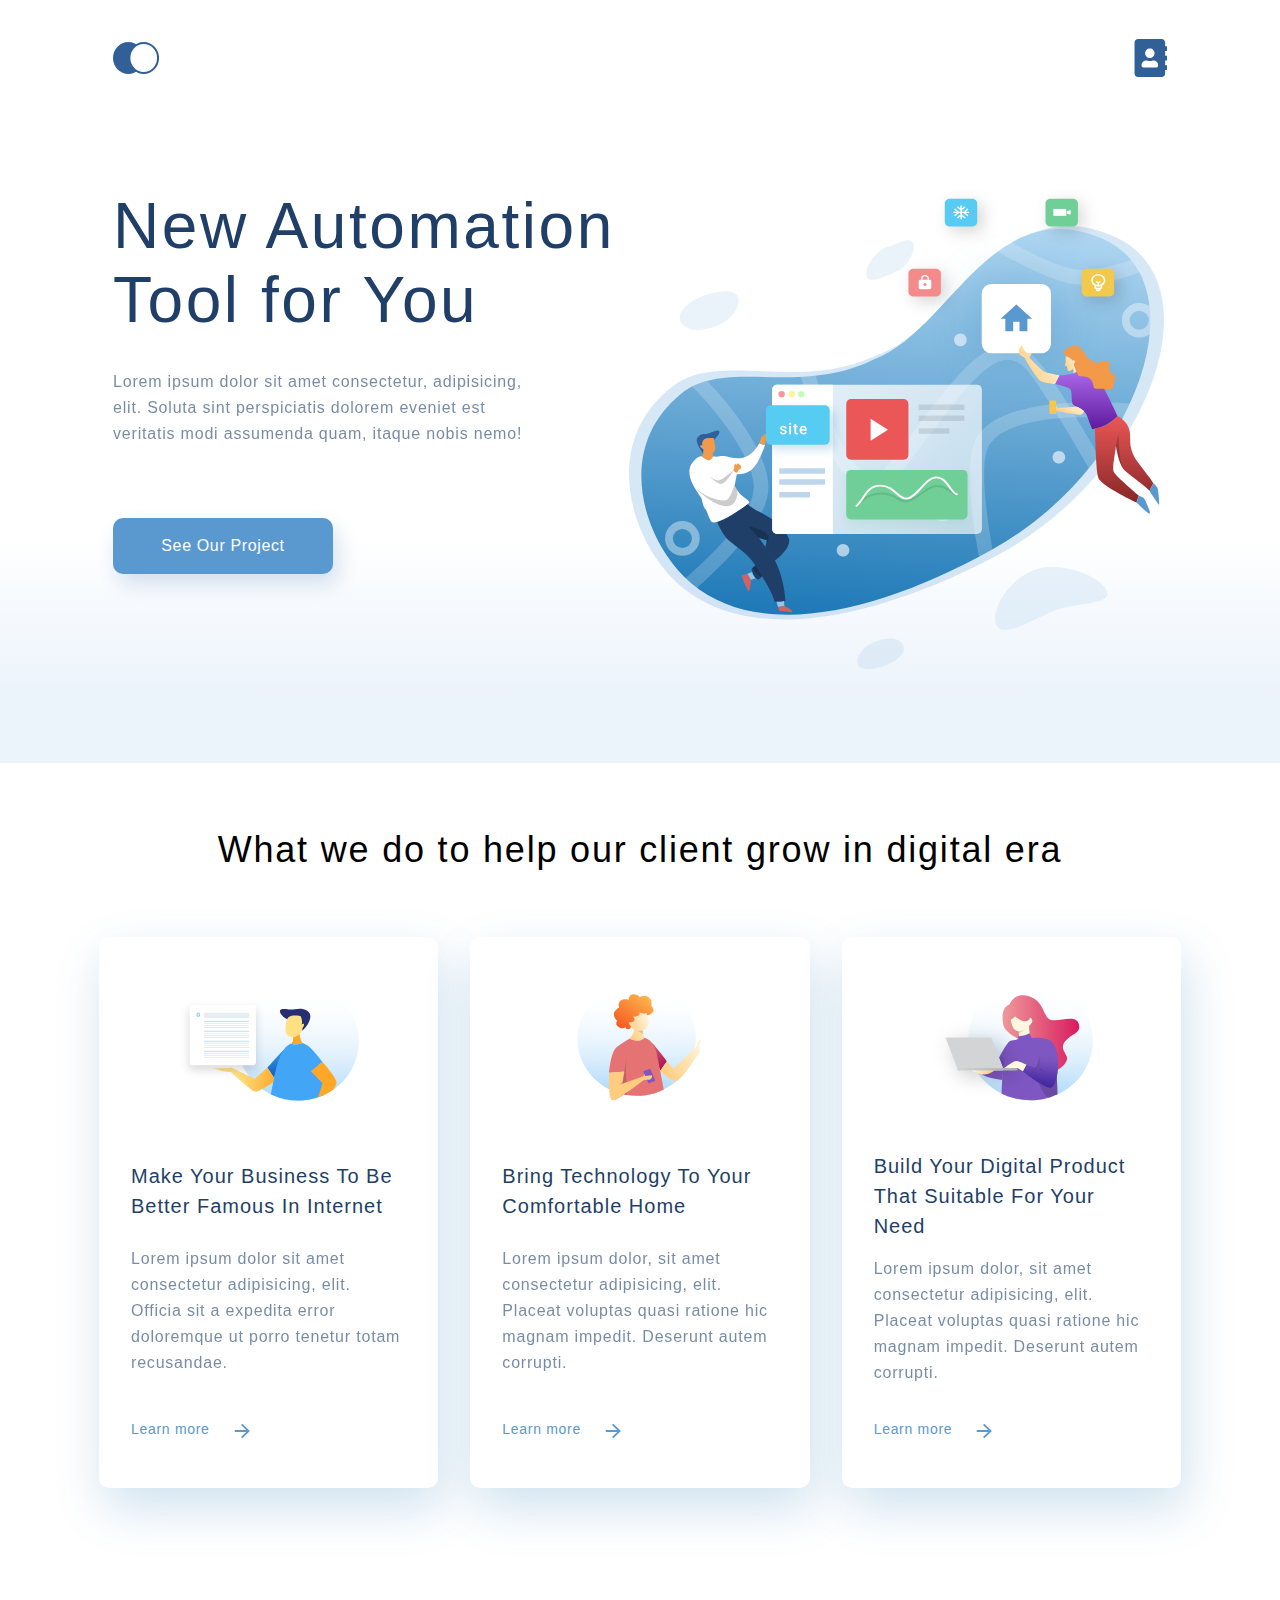
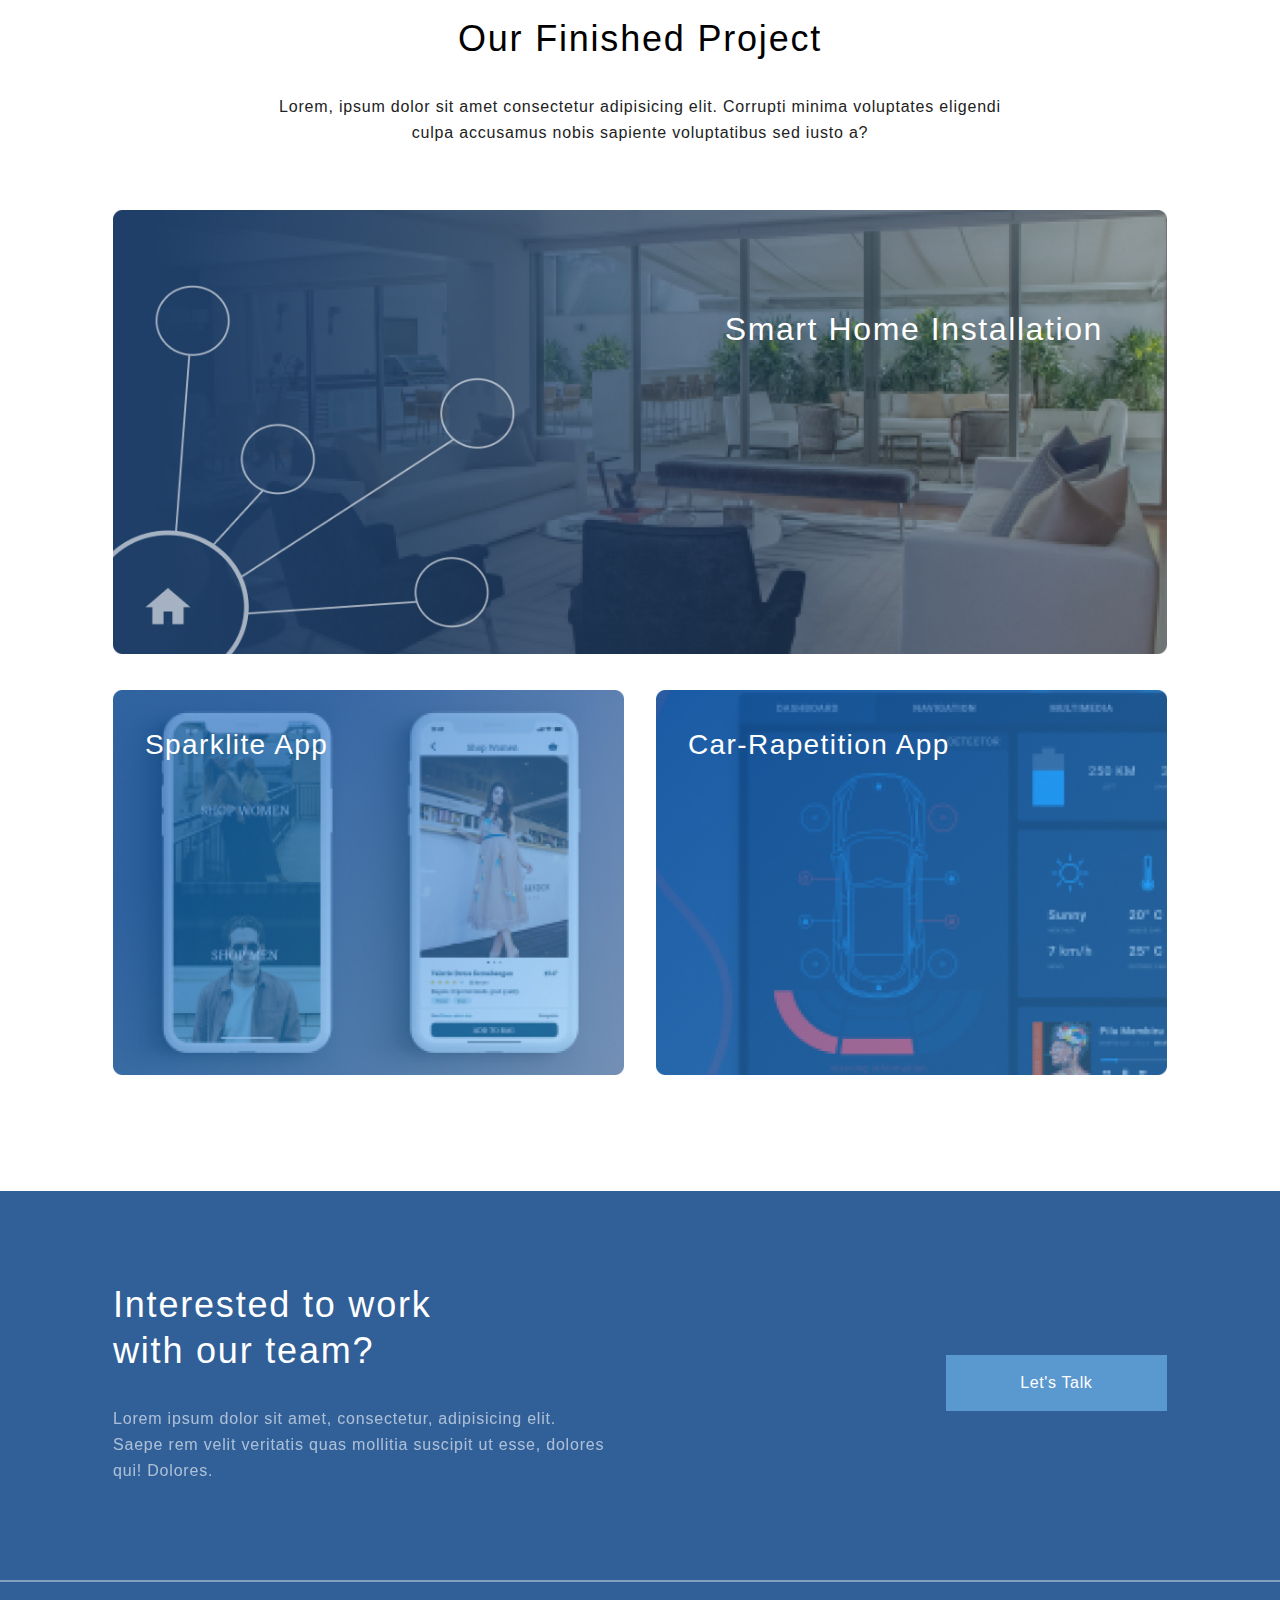
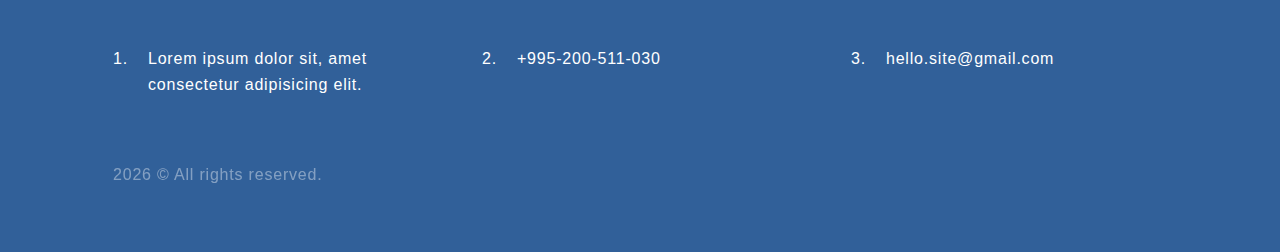
==== index.html @ 87269e72 "first-commit" ====
<!DOCTYPE html>
<html lang="en">
<head>
	<meta charset="UTF-8">
	<meta name="viewport" content="width=device-width, initial-scale=1.0">
	<title>Homepage</title>
	<link rel="stylesheet" href="style.css">	
</head>
<body>
	<div class="wrapper">
		<div class="content">
			<div class="automation-tool-gradient">
				<div class="automation-tool">
					<header class="header">
						<a href="#"><div class="header__logo"></div></a>
						<a href="contacts.html"><div class="header__adress-book"></div></a>
					</header>
					<div class="automation-tool-wrapper">
						<div class="automation-tool__title-wrapper">
							<div class="automation-tool__title">
								<h1>New Auto&shymation Tool for You</h1>
							</div>
							<div class="automation-tool__discription">
								<p>Lorem ipsum dolor sit amet consectetur, adipisicing, elit. Soluta sint perspiciatis dolorem eveniet est veritatis modi assumenda quam, itaque nobis nemo!</p>
							</div>
							<button class="automation-tool__btn">
								See Our Project
							</button>
						</div>
						<div class="automation-tool__picture">
						</div>
					</div>
				</div>
			</div>
			<div class="what-we-do">
				<h3 class="what-we-do__title">What we do to help our client grow in digital era</h3>
				<div class="what-we-do-wrapper">
					<div class="card">
						<div class="card__picture card__picture_make-your-business">
						</div>
						<h6 class="card__title">Make Your Business To Be Better Famous In Internet</h6>
						<div class="card__discription">
							<p>Lorem ipsum dolor sit amet consectetur adipisicing, elit. Officia sit a expedita error doloremque ut porro tenetur totam recusandae.</p>
						</div>
						<a class="card__link" href="#"><div class="card__link-wrapper">Learn more</div></a>
					</div>
					<div class="card">
						<div class="card__picture card__picture_bring-technology"></div>
						<h6 class="card__title">Bring Techno&shylogy To Your Comfor&shytable Home</h6>
						<div class="card__discription">
							<p>Lorem ipsum dolor, sit amet consectetur adipisicing, elit. Placeat voluptas quasi ratione hic magnam impedit. Deserunt autem corrupti.</p>
						</div>
						<a class="card__link" href="#"><div class="card__link-wrapper">Learn more</div></a>
					</div>
					<div class="card">
						<div class="card__picture card__picture_build-your-digital"></div>
						<h6 class="card__title">Build Your Digital Product That Suitable For Your Need</h6>
						<div class="card__discription">
							<p>Lorem ipsum dolor, sit amet consectetur adipisicing, elit. Placeat voluptas quasi ratione hic magnam impedit. Deserunt autem corrupti.</p>
						</div>
						<a class="card__link" href="#"><div class="card__link-wrapper">Learn more</div></a>
					</div>
				</div>
			</div>
			<div class="our-project">
				<h3 class="our-project__title">Our Finished Project</h3>
				<p class="our-project__discription">Lorem, ipsum dolor sit amet consectetur adipisicing elit. Corrupti minima voluptates eligendi culpa accusamus nobis sapiente voluptatibus sed iusto a?</p>
				<div class="smart-home">
					<img class="smart-home__picture" src="img/smart-home.jpg" alt="Smart Home">
					<h4 class="smart-home__title">Smart Home Installation</h4>
				</div>
				<div class="our-project__apps-wrapper">
					<div class="our-project__apps">
						<img class="our-project__apps-picture" src="img/sparklite-app.jpg" alt="Sparklite App">
						<h5 class="our-project__apps-title">Sparklite App</h5>
					</div>
					<div class="our-project__apps">
						<img class="our-project__apps-picture" src="img/car-rapetition-app.jpg" alt="Car-Rapetition App">
						<h5 class="our-project__apps-title">Car-Rapetition App</h5>
					</div>
				</div>
			</div>	
		</div>
		<footer class="footer">
			<div class="footer__feedback">
				<div class="footer__feedback-wrapper">
					<div class="footer__feedback-title">
						<h3>Interested to work with our team?</h3>
					</div>
					<div class="footer__feedback-discription">
						<p>Lorem ipsum dolor sit amet, consectetur, adipisicing elit. Saepe rem velit veritatis quas mollitia suscipit ut esse, dolores qui! Dolores.</p>
					</div>
				</div>
				<button class="footer__feedback-btn">
					Let's Talk
				</button>
			</div>
			<hr class="footer__line">
			<div class="footer__contacts">
				<ol class="footer__contact-list">
					<li>
							<span class="footer__list-number">1.</span>
							<span> Lorem ipsum dolor sit, amet consectetur adipisicing elit.</span>
					</li>
					<li>
						<span class="footer__list-number">2.</span>
						<span>+995-200-511-030</span>
					</li>
					<li><span class="footer__list-number">3.</span>hello.site@gmail.com</li>
				</ol>
				<div class="footer__contacts-copyright">
					<p><script type="text/javascript">
 					document.write(new Date().getFullYear());
					</script> 
					© All rights reserved.</p>
				</div>
			</div>
		</footer>
	</div>
</body>
</html>
---- style.css ----
* {
 	margin: 0; 
 	padding: 0;
 	box-sizing: border-box;
 }
 /*
 todo:
 BEM notification
 content position
 excess max-width in what-we-do__title class
class without styles what-we-do__content__title
class without styles what-we-do__content__link
unclickable space between text and arrow
to use padding for what-we-do block
 */
 html, body {
 	font-family: 'Roboto', sans-serif;
	font-style: normal;
	font-weight: 400;
	height: 100%;
 }


.wrapper {
	display: flex;
	flex-direction: column;
	min-height: 100%;
	overflow-x: hidden;
}

.content {
	flex: 1 0 auto;
}

.automation-tool-gradient {
	background: linear-gradient(0deg, #EBF3FB 8.84%, rgba(152, 195, 232, 0) 31.12%);
	padding-bottom: 93px;
}

.automation-tool {
	margin: 0 auto;
	padding: 0 113px;
}

.header {
	width: 100%;
    margin: 34px 0;
    padding: 5px 0px;
    display: flex;
    justify-content: space-between;
    align-items: center;
}

.header__logo {
	Width: 45.5px;
	Height: 32px;
	background-image: url("data:image/svg+xml,%3Csvg width='46' height='32' viewBox='0 0 46 32' fill='none' xmlns='http://www.w3.org/2000/svg'%3E%3Cellipse cx='15.1867' cy='16' rx='15.1867' ry='16' fill='%23316099'/%3E%3Cpath d='M44.5599 16C44.5599 24.3341 38.1597 31 30.3732 31C22.5866 31 16.1865 24.3341 16.1865 16C16.1865 7.66593 22.5866 1 30.3732 1C38.1597 1 44.5599 7.66593 44.5599 16Z' fill='white' stroke='%23316099' stroke-width='2'/%3E%3C/svg%3E");
}

.header__adress-book {
	height: 38px;
	width: 33.5px;
	background-image: url("data:image/svg+xml,%3Csvg width='34' height='38' viewBox='0 0 34 38' fill='none' xmlns='http://www.w3.org/2000/svg'%3E%3Cpath d='M33.1039 11.875C33.5967 11.875 34 11.4742 34 10.9844V8.01562C34 7.52578 33.5967 7.125 33.1039 7.125H31.6103V3.5625C31.6103 1.5957 30.0047 0 28.0257 0H4.1282C2.14919 0 0.543579 1.5957 0.543579 3.5625V34.4375C0.543579 36.4043 2.14919 38 4.1282 38H28.0257C30.0047 38 31.6103 36.4043 31.6103 34.4375V30.875H33.1039C33.5967 30.875 34 30.4742 34 29.9844V27.0156C34 26.5258 33.5967 26.125 33.1039 26.125H31.6103V21.375H33.1039C33.5967 21.375 34 20.9742 34 20.4844V17.5156C34 17.0258 33.5967 16.625 33.1039 16.625H31.6103V11.875H33.1039ZM16.0769 9.5C18.7131 9.5 20.8564 11.6301 20.8564 14.25C20.8564 16.8699 18.7131 19 16.0769 19C13.4407 19 11.2974 16.8699 11.2974 14.25C11.2974 11.6301 13.4407 9.5 16.0769 9.5ZM24.441 27.075C24.441 27.8617 23.6942 28.5 22.7682 28.5H9.38564C8.45961 28.5 7.71282 27.8617 7.71282 27.075V25.65C7.71282 23.2898 9.96067 21.375 12.7313 21.375H13.1047C14.0232 21.7535 15.0239 21.9688 16.0769 21.9688C17.1299 21.9688 18.1381 21.7535 19.0492 21.375H19.4226C22.1932 21.375 24.441 23.2898 24.441 25.65V27.075Z' fill='%23316099'/%3E%3C/svg%3E%0A");
}

.automation-tool-wrapper {
	display: flex;
	justify-content: space-between;
	align-items: stretch;
	margin-top: 107px;
}

.automation-tool__title-wrapper {
	max-width: 504px;
}

.automation-tool__title h1 {
	font-weight: 300;
	font-size: 64px;
	line-height: 74px;
	letter-spacing: 0.04em;
	color: #1F3F68;
}

.automation-tool__discription {
	font-size: 16px;
	line-height: 26px;
	letter-spacing: 0.05em;
	color: #1F3F68;
	opacity: 0.6;
	margin-top: 32px;
	margin-bottom: 71px;
	max-width: 425px;
}

.automation-tool__btn {
	background: #5A98D0;
	font-weight: 400;
	font-size: 16px;
	line-height: 26px;
	letter-spacing: 0.04em;
	color: #FFFFFF;
	border-style: none;
	box-shadow: 5px 10px 20px rgba(53, 110, 173, 0.2);
	border-radius: 10px;
	width: 220px;
	height: 56px;
	cursor: pointer;
}

.automation-tool__picture {
	background-image: url("data:image/svg+xml,%3Csvg width='554' height='492' viewBox='0 0 554 492' fill='none' xmlns='http://www.w3.org/2000/svg'%3E%3Cpath opacity='0.4' d='M502.917 49.964C386.277 -5.53999 334.826 146.239 254.396 171.212C174.036 207.747 96.5492 164.984 48.7035 201.641C-27.137 259.745 6.15026 361.394 54.7019 404.164C124.328 465.498 248.058 443.423 375.949 377.103C536.18 294.013 605.19 98.6316 502.917 49.964Z' fill='%2398C3E8'/%3E%3Cpath opacity='0.2' d='M115.308 110.461C119.336 120.531 107.252 136.242 89.9299 141.479C75.0252 145.985 60.5234 145.507 56.4951 135.033C52.9315 125.768 64.1488 115.698 77.0394 110.461C89.9299 105.224 111.28 100.39 115.308 110.461Z' fill='%2398C3E8'/%3E%3Cpath opacity='0.2' d='M247.033 89.9163C243.898 81.9083 254.941 63.2214 268.626 59.1389C280.402 55.6261 291.434 47.3482 294.567 55.6758C297.338 63.0424 288.853 79.7042 278.663 83.8053C268.473 87.9064 250.168 97.9242 247.033 89.9163Z' fill='%2398C3E8'/%3E%3Cpath opacity='0.2' d='M238.004 486.474C234.869 478.466 244.468 466.051 258.153 461.969C269.929 458.456 281.366 458.896 284.499 467.223C287.271 474.59 278.38 482.534 268.19 486.635C258 490.736 241.138 494.482 238.004 486.474Z' fill='%2398C3E8'/%3E%3Cpath opacity='0.2' d='M379.623 445.655C373.101 430.323 393.888 396.256 422.323 388.453C446.79 381.739 486.299 395.471 492.817 411.414C498.584 425.518 460.817 423.185 439.645 431.027C418.473 438.868 386.144 460.986 379.623 445.655Z' fill='%2398C3E8'/%3E%3Cmask id='mask0_1_975' style='mask-type:alpha' maskUnits='userSpaceOnUse' x='16' y='40' width='522' height='396'%3E%3Cpath d='M488.7 51.2C375.447 1.18841 330.05 148.31 253.592 174.53C177.5 211.844 102.11 172.967 57.1912 209.489C-14.0101 267.381 20.5311 364.015 68.1821 403.709C136.516 460.632 254.56 435.983 375.447 368.749C526.903 284.515 588.004 95.0517 488.7 51.2Z' fill='%2398C3E8'/%3E%3C/mask%3E%3Cg mask='url(%23mask0_1_975)'%3E%3Crect x='-68.8521' y='-24.1636' width='648.685' height='549.044' fill='url(%23paint0_linear_1_975)'/%3E%3Cpath d='M12.9963 150.717C72.476 180.711 139.073 264.667 139.073 304.755C139.073 354.067 34.5174 429.645 -13.4392 472.518L395.802 498.953C381.229 433.712 344.433 288.672 366.825 256.459C395.802 214.772 513.067 224.94 578.817 232.565L596.61 47.0088C564.582 60.396 492.902 98.863 453.757 88.6955C417.523 79.2841 348.015 38.7054 318.529 12.9478' stroke='white' stroke-opacity='0.2' stroke-width='15'/%3E%3Cpath d='M166.017 104.964C182.285 189.693 226.514 345.018 273.284 288.487C331.747 217.823 378.009 126.315 421.729 186.812C456.705 235.209 508.153 330.682 529.505 372.368' stroke='white' stroke-opacity='0.2' stroke-width='15'/%3E%3Cpath fill-rule='evenodd' clip-rule='evenodd' d='M349.352 154.369C349.352 157.928 346.466 160.814 342.907 160.814C339.347 160.814 336.461 157.928 336.461 154.369C336.461 150.809 339.347 147.924 342.907 147.924C346.466 147.924 349.352 150.809 349.352 154.369ZM82.6787 293.748C86.2383 293.748 89.1239 290.862 89.1239 287.303C89.1239 283.743 86.2383 280.857 82.6787 280.857C79.119 280.857 76.2334 283.743 76.2334 287.303C76.2334 290.862 79.119 293.748 82.6787 293.748ZM222.863 375.925C226.423 375.925 229.309 373.039 229.309 369.48C229.309 365.92 226.423 363.034 222.863 363.034C219.304 363.034 216.418 365.92 216.418 369.48C216.418 373.039 219.304 375.925 222.863 375.925ZM443.614 280.857C447.173 280.857 450.059 277.972 450.059 274.412C450.059 270.852 447.173 267.967 443.614 267.967C440.054 267.967 437.169 270.852 437.169 274.412C437.169 277.972 440.054 280.857 443.614 280.857Z' fill='white' fill-opacity='0.6'/%3E%3Ccircle cx='58.5089' cy='357.395' r='13.7245' stroke='white' stroke-opacity='0.4' stroke-width='8'/%3E%3Ccircle cx='525.791' cy='134.227' r='13.7245' stroke='white' stroke-opacity='0.4' stroke-width='8'/%3E%3Ccircle cx='324.376' cy='321.946' r='13.7245' stroke='white' stroke-opacity='0.4' stroke-width='8'/%3E%3C/g%3E%3Cg filter='url(%23filter0_d_1_975)'%3E%3Crect x='364.659' y='97.1675' width='70.898' height='70.898' rx='10' fill='white'/%3E%3C/g%3E%3Cpath d='M396.886 145.507V135.839H403.331V145.507H411.388V132.616H416.221L400.108 118.115L383.995 132.616H388.829V145.507H396.886Z' fill='%235A98D0'/%3E%3Cg filter='url(%23filter1_d_1_975)'%3E%3Cpath d='M354.527 10H332.427C329.377 10 326.905 12.1194 326.905 14.7338V33.6796C326.905 36.294 329.377 38.4133 332.427 38.4133H354.527C357.576 38.4133 360.048 36.294 360.048 33.6796V14.7338C360.048 12.1194 357.576 10 354.527 10Z' fill='%2356CCF2'/%3E%3C/g%3E%3Cg clip-path='url(%23clip0_1_975)'%3E%3Cpath d='M351.769 23.2136H348.409L351.02 20.9604L349.884 19.9728L346.129 23.2136H344.518V21.8227L348.272 18.5819L347.128 17.6014L344.518 19.8546V16.9546H342.907V19.8546L340.296 17.6014L339.152 18.5819L342.907 21.8227V23.2136H341.295L337.541 19.9728L336.405 20.9604L339.015 23.2136H335.656V24.6045H339.015L336.405 26.8578L337.541 27.8453L341.295 24.6045H342.907V25.9954L339.152 29.2362L340.296 30.2168L342.907 27.9635V30.8636H344.518V27.9635L347.128 30.2168L348.272 29.2362L344.518 25.9954V24.6045H346.129L349.884 27.8453L351.02 26.8578L348.409 24.6045H351.769V23.2136Z' fill='white'/%3E%3C/g%3E%3Cg filter='url(%23filter2_d_1_975)'%3E%3Cpath d='M494.6 81.6311H472.5C469.45 81.6311 466.978 83.7505 466.978 86.3649V105.311C466.978 107.925 469.45 110.044 472.5 110.044H494.6C497.649 110.044 500.121 107.925 500.121 105.311V86.3649C500.121 83.7505 497.649 81.6311 494.6 81.6311Z' fill='%23F2C94C'/%3E%3C/g%3E%3Cpath d='M491.148 93.4541C491.148 89.9769 487.925 87.1951 483.897 87.1951C479.869 87.1951 476.646 89.9769 476.646 93.4541C476.646 95.61 477.935 97.5572 479.869 98.67V100.409C479.869 101.313 480.513 102.078 481.48 102.356V102.495C481.48 103.677 482.527 104.581 483.897 104.581C485.267 104.581 486.314 103.677 486.314 102.495V102.356C487.281 102.078 487.925 101.313 487.925 100.409V98.67C489.859 97.5572 491.148 95.61 491.148 93.4541ZM478.257 93.4541C478.257 90.7419 480.755 88.586 483.897 88.586C487.039 88.586 489.537 90.7419 489.537 93.4541C489.537 95.8882 487.442 97.905 484.703 98.2527V96.5141L486.072 95.3318C486.394 95.0536 486.394 94.6364 486.072 94.3582C485.75 94.08 485.267 94.08 484.944 94.3582L483.897 95.2623L482.85 94.3582C482.527 94.08 482.044 94.08 481.722 94.3582C481.399 94.6364 481.399 95.0536 481.722 95.3318L483.091 96.5141V98.2527C480.352 97.905 478.257 95.8882 478.257 93.4541ZM483.897 103.19C483.414 103.19 483.091 102.912 483.091 102.495H484.703C484.703 102.912 484.38 103.19 483.897 103.19ZM486.314 100.409C486.314 100.826 485.992 101.104 485.508 101.104H482.286C481.802 101.104 481.48 100.826 481.48 100.409V99.3654C482.205 99.574 483.011 99.7131 483.897 99.7131C484.783 99.7131 485.589 99.574 486.314 99.3654V100.409Z' fill='white'/%3E%3Cg filter='url(%23filter3_d_1_975)'%3E%3Cpath d='M317.355 81.6311H295.255C292.205 81.6311 289.733 83.7505 289.733 86.3649V105.311C289.733 107.925 292.205 110.044 295.255 110.044H317.355C320.404 110.044 322.876 107.925 322.876 105.311V86.3649C322.876 83.7505 320.404 81.6311 317.355 81.6311Z' fill='%23F58A8A'/%3E%3C/g%3E%3Cg clip-path='url(%23clip1_1_975)'%3E%3Cpath d='M311.486 92.7588H310.68V91.3679C310.68 89.4484 308.875 87.8906 306.652 87.8906C304.428 87.8906 302.624 89.4484 302.624 91.3679V92.7588H301.818C300.932 92.7588 300.207 93.3847 300.207 94.1497V101.104C300.207 101.869 300.932 102.495 301.818 102.495H311.486C312.372 102.495 313.097 101.869 313.097 101.104V94.1497C313.097 93.3847 312.372 92.7588 311.486 92.7588ZM306.652 99.0178C305.766 99.0178 305.04 98.3919 305.04 97.6269C305.04 96.8619 305.766 96.236 306.652 96.236C307.538 96.236 308.263 96.8619 308.263 97.6269C308.263 98.3919 307.538 99.0178 306.652 99.0178ZM309.149 92.7588H304.154V91.3679C304.154 90.1786 305.274 89.212 306.652 89.212C308.029 89.212 309.149 90.1786 309.149 91.3679V92.7588Z' fill='white'/%3E%3C/g%3E%3Cg filter='url(%23filter4_d_1_975)'%3E%3Cpath d='M457.539 10H435.44C432.39 10 429.918 12.1194 429.918 14.7338V33.6796C429.918 36.294 432.39 38.4133 435.44 38.4133H457.539C460.589 38.4133 463.061 36.294 463.061 33.6796V14.7338C463.061 12.1194 460.589 10 457.539 10Z' fill='%236FCF97'/%3E%3C/g%3E%3Cpath d='M451.115 20.3596H437.958V27.4579H451.115V20.3596Z' fill='white'/%3E%3Cpath d='M454.662 21.7722L451.758 22.8259V25.0218L454.662 26.0755H455.715V21.7722H454.662Z' fill='white'/%3E%3Cpath d='M402.84 164.037C401.94 167.553 403.159 169.58 404.118 170.079C406.022 171.07 408.147 172.311 408.147 172.311C408.147 172.311 421.383 194.986 425.219 196.608C429.695 198.502 439.925 199.486 439.925 199.486L444.401 190.534C444.401 190.534 434.171 188.296 429.695 187.337C426.679 186.691 413.39 172.311 413.39 172.311L415.948 167.835H411.152C407.635 165.277 405.73 160.009 405.73 160.009C405.73 160.009 403.454 161.636 402.84 164.037Z' fill='url(%23paint1_linear_1_975)'/%3E%3Cpath d='M455.278 204.723C453.667 203.112 444.402 200.56 439.97 199.486L444.402 190.624C446.147 190.624 451.25 190.221 457.695 188.61C465.752 186.596 468.571 179.345 477.836 186.998C485.248 193.121 498.112 219.896 503.618 232.518C494.96 240.77 489.21 243.45 477.836 245.811C477.165 244.469 475.178 239.93 472.6 232.518C469.377 223.253 459.306 223.253 457.695 220.03C456.084 216.808 457.292 206.737 455.278 204.723Z' fill='url(%23paint2_linear_1_975)'/%3E%3Cpath d='M484.282 296.165C481.381 289.72 481.328 259.105 480.253 245.006C490.078 243.075 495.266 240.587 503.618 232.115C503.618 232.115 517.314 238.561 516.508 253.465C515.702 268.37 521.761 275.895 525.37 280.858C528.593 285.289 536.247 294.688 540.275 300.999L536.247 308.653C531.816 303.953 518.844 294.393 512.077 288.914C505.309 283.436 503.08 269.713 502.006 262.327C501.335 270.115 497.978 284.402 499.589 288.914C501.201 293.426 518.522 307.042 525.37 313.89L522.953 320.738C511.271 315.232 487.182 302.61 484.282 296.165Z' fill='url(%23paint3_linear_1_975)'/%3E%3Cpath d='M450.444 177.33C450.766 176.041 450.31 172.228 450.847 170.885C454.714 171.53 456.889 174.242 457.695 175.316C458.501 175.182 459.656 174.807 460.112 175.719C460.515 176.525 460.112 178.136 458.903 179.344L461.723 186.998C460.387 187.866 459.573 188.158 458.098 188.61C458.903 186.595 458.501 184.984 458.098 184.178C455.197 186.434 454.069 186.327 452.861 186.193L451.652 180.956L449.638 181.359C450.041 180.687 450.122 178.619 450.444 177.33Z' fill='url(%23paint4_linear_1_975)'/%3E%3Cpath d='M457.695 175.316C456.084 173.06 452.189 171.422 450.444 170.885C447.221 168.468 448.833 163.231 456.486 160.814C464.14 158.397 467.363 164.843 468.974 166.454C470.585 168.065 471.391 173.302 478.642 176.525C485.893 179.747 485.49 175.719 489.921 175.719C494.352 175.719 496.366 178.539 495.561 180.956C494.755 183.373 494.352 186.192 499.186 189.415C504.02 192.638 499.589 197.069 499.186 201.903C498.783 206.737 492.338 204.32 485.49 204.32C478.642 204.32 479.85 204.32 478.642 199.889C477.433 195.458 475.419 193.846 473.002 192.638C470.585 191.429 464.946 192.235 463.737 191.026C462.77 190.06 460.112 182.836 458.903 179.344C459.44 178.539 460.434 176.686 460.112 175.719C459.79 174.752 458.366 175.048 457.695 175.316Z' fill='%23F2994A'/%3E%3Cpath d='M442.387 224.059L461.723 222.85C463.979 223.172 467.766 225.938 469.377 227.281C468.84 228.49 467.282 230.907 465.349 230.907C463.415 230.907 449.236 228.49 442.387 227.281H440.776V221.239L442.387 224.059Z' fill='url(%23paint5_linear_1_975)'/%3E%3Cpath d='M440.776 230.101V216.405H433.928V230.101H440.776Z' fill='%23F2C94C'/%3E%3Cpath d='M536.247 332.017C534.313 331.695 526.444 324.229 522.953 320.738L525.37 313.89C526.982 314.561 530.365 315.743 531.01 316.709C531.815 317.918 538.664 332.42 536.247 332.017Z' fill='%235A98D0'/%3E%3Cpath d='M545.915 323.155C544.948 321.543 539.066 313.755 536.247 308.653L540.275 300.999C542.155 302.61 542.289 302.61 544.303 305.43C545.24 306.741 547.123 325.169 545.915 323.155Z' fill='%235A98D0'/%3E%3Cpath opacity='0.2' d='M504.423 250.646L502.006 262.73C502.409 267.162 504.826 278.038 508.854 285.692C504.02 270.384 505.631 258.971 504.423 250.646Z' fill='black'/%3E%3Cpath d='M157.605 431.515L156.396 427.487L162.842 426.279C165.93 427.89 171.865 431.435 170.898 432.724C170.576 433.368 161.902 432.187 157.605 431.515Z' fill='%23D06262'/%3E%3Cpath d='M124.976 393.649L128.601 399.692C128.333 403.854 127.473 412.018 126.184 411.374C124.895 410.729 120.813 400.363 118.933 395.261L124.976 393.649Z' fill='%23D06262'/%3E%3Cpath d='M103.89 357.39C99.5968 352.93 95.6953 344.524 94.2812 340.879C98.4124 338.881 107.593 334.314 111.267 332.035C114.941 329.755 121.909 324.584 124.933 322.283C126.698 323.873 131.832 327.797 138.254 330.766C154.747 338.553 164.167 348.609 167.422 357.614C170.027 364.818 159.357 375.481 153.295 379.949C149.783 373.981 147.67 371.567 143.506 365.882L144.922 359.279L136.604 356.808C137.833 358.448 141.863 363.848 148.145 372.332C159.48 386.5 163.406 410.707 163.952 421.04C161.837 421.504 156.63 422.361 152.72 422.073C152.258 417.054 145.97 405.905 139.966 396.034C138.744 397.495 137.051 399.242 136.065 399.333C131.075 397.85 129.529 391.304 129.38 388.217L133.151 385.057C132.635 384.232 132.151 383.457 131.708 382.744C125.534 372.794 109.258 362.964 103.89 357.39Z' fill='%231F3F68'/%3E%3Cpath d='M126.464 321.333C114.754 330.365 90.5161 346.565 87.2405 339.099C83.1459 329.767 83.9481 329.693 81.6842 327.07C79.4202 324.446 78.8668 318.429 77.8432 316.096C77.3287 314.924 73.1808 309.794 69.865 303.48C69.865 303.48 69.7654 303.298 69.5969 302.964C67.2428 298.37 65.3835 293.2 65.6894 288.492C65.9234 281.594 71.1709 277.144 71.1709 277.144C74.2983 273.81 77.2316 273.25 78.2476 273.34L78.2664 273.353C80.7115 275.016 84.3264 277.474 85.6068 277.356C86.8904 277.238 88.7212 274.815 89.9297 273.606C96.0574 274.256 97.9287 272.687 102.718 273.34C108.625 274.146 124.573 282.469 137.061 260.313C138.301 260.603 141.097 261.706 143.103 261.521C136.255 281.663 130.213 287.932 124.573 289.906C120.245 291.421 116.835 291.843 114.141 291.816C113.647 294.443 112.99 298.762 111.895 303.167C114.146 307.288 116.526 311.074 118.395 312.771C123.25 317.178 128.733 319.611 126.464 321.333Z' fill='white'/%3E%3Cpath d='M126.234 345.221L137.042 357.172L144.922 359.279L144.451 362.963C146.26 360.639 148.579 355.059 143.381 351.33C138.184 347.601 129.784 345.704 126.234 345.221Z' fill='black' fill-opacity='0.2'/%3E%3Cpath d='M133.133 385.04L139.818 396.156L138.726 397.47C137.739 395.538 135.148 393.754 132.957 391.933C131.205 390.476 130.838 387.948 130.873 386.866L133.133 385.04Z' fill='black' fill-opacity='0.2'/%3E%3Cpath d='M102.068 324.386C90.6298 323.173 76.7195 311.21 71.1941 305.381C83.9708 316.746 98.8176 319.83 103.521 318.184C107.283 316.867 110.167 307.063 111.683 303.013L114.743 308.252C115.284 314.136 113.507 325.599 102.068 324.386Z' fill='black' fill-opacity='0.2'/%3E%3Cpath d='M97.9595 301.706C95.4234 302.169 88.8608 296.609 85.916 293.914C96.7561 301.816 96.7777 297.776 110.474 288.108C109.879 288.972 104.029 300.596 97.9595 301.706Z' fill='black' fill-opacity='0.2'/%3E%3Cpath d='M114.502 290.122C113.122 289.845 111.921 289.378 110.474 288.108L111.683 285.288C111.548 284.617 111.36 283.113 111.683 282.468C112.005 281.824 113.294 281.126 113.697 280.857L113.294 282.871L115.308 280.454L118.531 283.274L118.128 286.094L115.711 287.302L114.502 290.122Z' fill='%23F2994A'/%3E%3Cpath d='M143.909 257.493L143.103 261.521C141.814 261.844 138.404 260.85 137.061 260.313C137.464 259.104 138.753 255.882 139.075 254.27C139.397 252.659 142.432 250.914 143.909 250.242H145.52L143.909 253.062V257.493Z' fill='%23F2994A'/%3E%3Cpath d='M76.2334 265.147C76.8779 266.436 78.6504 269.175 79.456 270.384C79.9931 269.31 80.7451 266.919 79.456 265.953C78.167 264.986 77.0391 263.401 76.6362 262.73C77.0391 262.461 78.0864 261.924 79.0532 261.924C78.4087 257.09 81.7387 255.345 83.4843 255.076L90.3324 254.673L90.7353 256.688C93.2865 254.271 97.9056 249.034 95.972 247.423C93.5551 245.408 86.3041 250.645 81.4702 250.645C76.6362 250.645 74.6221 253.062 73.4136 255.479C72.2051 257.896 75.4277 263.536 76.2334 265.147Z' fill='%23316099'/%3E%3Cpath d='M85.4987 277.635C84.2097 277.635 80.5305 275.083 78.2478 273.606C79.322 273.069 79.8591 271.028 79.8591 270.384C79.8591 269.578 80.6648 266.355 79.8591 265.953C79.0535 265.55 76.6365 263.938 76.6365 263.133C76.6365 262.488 78.2478 262.327 79.0535 262.327C78.7849 260.984 78.7312 257.896 80.6648 256.285C82.5984 254.673 87.9157 254.539 90.3327 254.673C90.467 255.211 90.9772 257.493 91.944 262.327C92.9108 267.161 90.7355 269.444 89.527 269.981L89.9298 273.606C88.9899 274.815 86.7878 277.635 85.4987 277.635Z' fill='%23F2994A'/%3E%3Cpath d='M162.842 426.279L162.439 421.445C159.594 422.207 157.904 422.342 154.785 422.251L156.397 427.487L162.842 426.279Z' fill='%2398C3E8'/%3E%3Cpath d='M128.601 399.692L133.435 398.081C131.278 395.602 130.552 394.187 129.81 391.635L124.976 393.65L128.601 399.692Z' fill='%2398C3E8'/%3E%3Crect opacity='0.8' x='150.354' y='200.292' width='214.534' height='152.512' rx='5' fill='url(%23paint6_linear_1_975)'/%3E%3Cpath d='M150.354 205.292C150.354 202.53 152.593 200.292 155.354 200.292H212.376V352.804H155.354C152.593 352.804 150.354 350.565 150.354 347.804V205.292Z' fill='white'/%3E%3Ccircle cx='160.022' cy='209.959' r='3.22264' fill='%23FA9595'/%3E%3Ccircle cx='170.495' cy='209.959' r='3.22264' fill='%23FDF397'/%3E%3Ccircle cx='180.163' cy='209.959' r='3.22264' fill='%23C1FEBB'/%3E%3Cpath opacity='0.4' fill-rule='evenodd' clip-rule='evenodd' d='M157.605 285.691H204.334V291.331H157.605V285.691ZM157.605 296.97H204.333V302.61H157.605V296.97ZM189.025 309.861H157.605V315.501H189.025V309.861Z' fill='%235A98D0'/%3E%3Cpath opacity='0.1' fill-rule='evenodd' clip-rule='evenodd' d='M300.206 220.433H346.935V226.072H300.206V220.433ZM300.206 231.712H346.935V237.352H300.206V231.712ZM331.627 244.603H300.206V250.242H331.627V244.603Z' fill='black'/%3E%3Cg filter='url(%23filter5_d_1_975)'%3E%3Crect x='143.909' y='221.238' width='65.2584' height='40.2829' rx='5' fill='%2356CCF2'/%3E%3C/g%3E%3Cpath d='M163.316 248.553C163.316 248.214 163.175 247.957 162.894 247.78C162.618 247.602 162.157 247.446 161.511 247.311C160.865 247.175 160.326 247.003 159.894 246.795C158.946 246.337 158.472 245.673 158.472 244.803C158.472 244.074 158.779 243.464 159.394 242.975C160.009 242.485 160.79 242.24 161.738 242.24C162.748 242.24 163.563 242.49 164.183 242.99C164.808 243.49 165.121 244.139 165.121 244.936H163.222C163.222 244.571 163.087 244.269 162.816 244.03C162.545 243.785 162.186 243.662 161.738 243.662C161.321 243.662 160.98 243.759 160.714 243.951C160.454 244.144 160.324 244.402 160.324 244.725C160.324 245.017 160.446 245.243 160.691 245.405C160.936 245.566 161.431 245.73 162.175 245.897C162.92 246.058 163.503 246.253 163.925 246.483C164.352 246.707 164.667 246.977 164.871 247.295C165.079 247.613 165.183 247.998 165.183 248.451C165.183 249.212 164.868 249.829 164.238 250.303C163.608 250.772 162.782 251.006 161.761 251.006C161.069 251.006 160.451 250.881 159.91 250.631C159.368 250.381 158.946 250.037 158.644 249.6C158.342 249.162 158.191 248.691 158.191 248.186H160.035C160.061 248.634 160.23 248.98 160.542 249.225C160.855 249.464 161.269 249.584 161.785 249.584C162.285 249.584 162.665 249.49 162.925 249.303C163.186 249.11 163.316 248.86 163.316 248.553ZM169.663 250.85H167.764V242.397H169.663V250.85ZM167.647 240.201C167.647 239.91 167.738 239.668 167.921 239.475C168.108 239.282 168.374 239.186 168.717 239.186C169.061 239.186 169.327 239.282 169.514 239.475C169.702 239.668 169.796 239.91 169.796 240.201C169.796 240.488 169.702 240.727 169.514 240.92C169.327 241.108 169.061 241.201 168.717 241.201C168.374 241.201 168.108 241.108 167.921 240.92C167.738 240.727 167.647 240.488 167.647 240.201ZM174.916 240.342V242.397H176.408V243.803H174.916V248.522C174.916 248.845 174.978 249.079 175.103 249.225C175.234 249.365 175.463 249.436 175.791 249.436C176.01 249.436 176.231 249.41 176.455 249.358V250.826C176.023 250.946 175.606 251.006 175.205 251.006C173.747 251.006 173.017 250.201 173.017 248.592V243.803H171.627V242.397H173.017V240.342H174.916ZM182.388 251.006C181.185 251.006 180.208 250.628 179.458 249.873C178.713 249.113 178.341 248.102 178.341 246.842V246.608C178.341 245.764 178.502 245.011 178.825 244.35C179.153 243.683 179.612 243.165 180.2 242.795C180.789 242.425 181.445 242.24 182.169 242.24C183.32 242.24 184.208 242.608 184.833 243.342C185.463 244.076 185.778 245.115 185.778 246.459V247.225H180.255C180.312 247.923 180.544 248.475 180.95 248.881C181.362 249.287 181.877 249.49 182.497 249.49C183.367 249.49 184.075 249.139 184.622 248.436L185.646 249.412C185.307 249.918 184.854 250.311 184.286 250.592C183.724 250.868 183.091 251.006 182.388 251.006ZM182.161 243.764C181.64 243.764 181.219 243.946 180.896 244.311C180.578 244.675 180.375 245.183 180.286 245.834H183.903V245.694C183.862 245.058 183.692 244.579 183.396 244.256C183.099 243.928 182.687 243.764 182.161 243.764Z' fill='white'/%3E%3Crect x='226.086' y='214.793' width='63.647' height='62.0357' rx='5' fill='%23EB5757'/%3E%3Cg clip-path='url(%23clip2_1_975)'%3E%3Cpath d='M251.062 234.935V257.493L268.786 246.214L251.062 234.935Z' fill='white'/%3E%3C/g%3E%3Cg filter='url(%23filter6_d_1_975)'%3E%3Crect x='226.086' y='287.302' width='124.071' height='50.7565' rx='5' fill='%236FCF97'/%3E%3C/g%3E%3Cpath d='M236.962 323.557C244.616 318.32 247.839 311.472 262.34 311.472C276.842 311.472 278.115 319.529 286.913 319.529C297.387 319.529 307.457 303.818 318.737 303.818C330.016 303.818 332.836 311.875 338.878 312.278' stroke='black' stroke-opacity='0.1' stroke-width='2' stroke-linecap='round' stroke-linejoin='round'/%3E%3Cpath d='M236.56 323.96C244.213 318.723 246.227 303.416 260.729 303.416C275.231 303.416 278.518 316.709 287.316 316.709C297.79 316.709 307.055 294.956 318.334 294.956C329.613 294.956 333.239 311.875 339.281 312.278' stroke='white' stroke-width='2' stroke-linecap='round' stroke-linejoin='round'/%3E%3Cdefs%3E%3Cfilter id='filter0_d_1_975' x='314.659' y='47.1675' width='170.898' height='170.898' filterUnits='userSpaceOnUse' color-interpolation-filters='sRGB'%3E%3CfeFlood flood-opacity='0' result='BackgroundImageFix'/%3E%3CfeColorMatrix in='SourceAlpha' type='matrix' values='0 0 0 0 0 0 0 0 0 0 0 0 0 0 0 0 0 0 127 0' result='hardAlpha'/%3E%3CfeOffset/%3E%3CfeGaussianBlur stdDeviation='25'/%3E%3CfeColorMatrix type='matrix' values='0 0 0 0 0.0627451 0 0 0 0 0.439216 0 0 0 0 0.694118 0 0 0 0.25 0'/%3E%3CfeBlend mode='normal' in2='BackgroundImageFix' result='effect1_dropShadow_1_975'/%3E%3CfeBlend mode='normal' in='SourceGraphic' in2='effect1_dropShadow_1_975' result='shape'/%3E%3C/filter%3E%3Cfilter id='filter1_d_1_975' x='316.905' y='0' width='63.1433' height='58.4133' filterUnits='userSpaceOnUse' color-interpolation-filters='sRGB'%3E%3CfeFlood flood-opacity='0' result='BackgroundImageFix'/%3E%3CfeColorMatrix in='SourceAlpha' type='matrix' values='0 0 0 0 0 0 0 0 0 0 0 0 0 0 0 0 0 0 127 0' result='hardAlpha'/%3E%3CfeOffset dx='5' dy='5'/%3E%3CfeGaussianBlur stdDeviation='7.5'/%3E%3CfeColorMatrix type='matrix' values='0 0 0 0 0 0 0 0 0 0 0 0 0 0 0 0 0 0 0.15 0'/%3E%3CfeBlend mode='normal' in2='BackgroundImageFix' result='effect1_dropShadow_1_975'/%3E%3CfeBlend mode='normal' in='SourceGraphic' in2='effect1_dropShadow_1_975' result='shape'/%3E%3C/filter%3E%3Cfilter id='filter2_d_1_975' x='456.978' y='71.6311' width='63.1433' height='58.4133' filterUnits='userSpaceOnUse' color-interpolation-filters='sRGB'%3E%3CfeFlood flood-opacity='0' result='BackgroundImageFix'/%3E%3CfeColorMatrix in='SourceAlpha' type='matrix' values='0 0 0 0 0 0 0 0 0 0 0 0 0 0 0 0 0 0 127 0' result='hardAlpha'/%3E%3CfeOffset dx='5' dy='5'/%3E%3CfeGaussianBlur stdDeviation='7.5'/%3E%3CfeColorMatrix type='matrix' values='0 0 0 0 0 0 0 0 0 0 0 0 0 0 0 0 0 0 0.15 0'/%3E%3CfeBlend mode='normal' in2='BackgroundImageFix' result='effect1_dropShadow_1_975'/%3E%3CfeBlend mode='normal' in='SourceGraphic' in2='effect1_dropShadow_1_975' result='shape'/%3E%3C/filter%3E%3Cfilter id='filter3_d_1_975' x='279.733' y='71.6311' width='63.1433' height='58.4133' filterUnits='userSpaceOnUse' color-interpolation-filters='sRGB'%3E%3CfeFlood flood-opacity='0' result='BackgroundImageFix'/%3E%3CfeColorMatrix in='SourceAlpha' type='matrix' values='0 0 0 0 0 0 0 0 0 0 0 0 0 0 0 0 0 0 127 0' result='hardAlpha'/%3E%3CfeOffset dx='5' dy='5'/%3E%3CfeGaussianBlur stdDeviation='7.5'/%3E%3CfeColorMatrix type='matrix' values='0 0 0 0 0 0 0 0 0 0 0 0 0 0 0 0 0 0 0.15 0'/%3E%3CfeBlend mode='normal' in2='BackgroundImageFix' result='effect1_dropShadow_1_975'/%3E%3CfeBlend mode='normal' in='SourceGraphic' in2='effect1_dropShadow_1_975' result='shape'/%3E%3C/filter%3E%3Cfilter id='filter4_d_1_975' x='419.918' y='0' width='63.1433' height='58.4133' filterUnits='userSpaceOnUse' color-interpolation-filters='sRGB'%3E%3CfeFlood flood-opacity='0' result='BackgroundImageFix'/%3E%3CfeColorMatrix in='SourceAlpha' type='matrix' values='0 0 0 0 0 0 0 0 0 0 0 0 0 0 0 0 0 0 127 0' result='hardAlpha'/%3E%3CfeOffset dx='5' dy='5'/%3E%3CfeGaussianBlur stdDeviation='7.5'/%3E%3CfeColorMatrix type='matrix' values='0 0 0 0 0 0 0 0 0 0 0 0 0 0 0 0 0 0 0.15 0'/%3E%3CfeBlend mode='normal' in2='BackgroundImageFix' result='effect1_dropShadow_1_975'/%3E%3CfeBlend mode='normal' in='SourceGraphic' in2='effect1_dropShadow_1_975' result='shape'/%3E%3C/filter%3E%3Cfilter id='filter5_d_1_975' x='138.909' y='216.238' width='85.2583' height='60.283' filterUnits='userSpaceOnUse' color-interpolation-filters='sRGB'%3E%3CfeFlood flood-opacity='0' result='BackgroundImageFix'/%3E%3CfeColorMatrix in='SourceAlpha' type='matrix' values='0 0 0 0 0 0 0 0 0 0 0 0 0 0 0 0 0 0 127 0' result='hardAlpha'/%3E%3CfeOffset dx='5' dy='5'/%3E%3CfeGaussianBlur stdDeviation='5'/%3E%3CfeColorMatrix type='matrix' values='0 0 0 0 0.0627451 0 0 0 0 0.439216 0 0 0 0 0.694118 0 0 0 0.2 0'/%3E%3CfeBlend mode='normal' in2='BackgroundImageFix' result='effect1_dropShadow_1_975'/%3E%3CfeBlend mode='normal' in='SourceGraphic' in2='effect1_dropShadow_1_975' result='shape'/%3E%3C/filter%3E%3Cfilter id='filter6_d_1_975' x='216.086' y='281.302' width='144.072' height='70.7566' filterUnits='userSpaceOnUse' color-interpolation-filters='sRGB'%3E%3CfeFlood flood-opacity='0' result='BackgroundImageFix'/%3E%3CfeColorMatrix in='SourceAlpha' type='matrix' values='0 0 0 0 0 0 0 0 0 0 0 0 0 0 0 0 0 0 127 0' result='hardAlpha'/%3E%3CfeOffset dy='4'/%3E%3CfeGaussianBlur stdDeviation='5'/%3E%3CfeColorMatrix type='matrix' values='0 0 0 0 0.435294 0 0 0 0 0.811765 0 0 0 0 0.592157 0 0 0 0.2 0'/%3E%3CfeBlend mode='normal' in2='BackgroundImageFix' result='effect1_dropShadow_1_975'/%3E%3CfeBlend mode='normal' in='SourceGraphic' in2='effect1_dropShadow_1_975' result='shape'/%3E%3C/filter%3E%3ClinearGradient id='paint0_linear_1_975' x1='302.314' y1='-60.9987' x2='271.841' y2='479.458' gradientUnits='userSpaceOnUse'%3E%3Cstop stop-color='%23D1ECFF'/%3E%3Cstop offset='1' stop-color='%231070B1'/%3E%3C/linearGradient%3E%3ClinearGradient id='paint1_linear_1_975' x1='450.651' y1='170.14' x2='408.942' y2='197.387' gradientUnits='userSpaceOnUse'%3E%3Cstop stop-color='%23FFF8E1'/%3E%3Cstop offset='1' stop-color='%23FFCC80'/%3E%3C/linearGradient%3E%3ClinearGradient id='paint2_linear_1_975' x1='471.794' y1='183.567' x2='471.794' y2='245.811' gradientUnits='userSpaceOnUse'%3E%3Cstop stop-color='%23AF6CED'/%3E%3Cstop offset='1' stop-color='%235E199D'/%3E%3C/linearGradient%3E%3ClinearGradient id='paint3_linear_1_975' x1='510.264' y1='232.115' x2='510.264' y2='320.738' gradientUnits='userSpaceOnUse'%3E%3Cstop stop-color='%23EB5757'/%3E%3Cstop offset='1' stop-color='%23872727'/%3E%3C/linearGradient%3E%3ClinearGradient id='paint4_linear_1_975' x1='463.527' y1='175.434' x2='448.928' y2='181.564' gradientUnits='userSpaceOnUse'%3E%3Cstop stop-color='%23FFF8E1'/%3E%3Cstop offset='1' stop-color='%23FFCC80'/%3E%3C/linearGradient%3E%3ClinearGradient id='paint5_linear_1_975' x1='473.646' y1='223.72' x2='464.235' y2='240.864' gradientUnits='userSpaceOnUse'%3E%3Cstop stop-color='%23FFF8E1'/%3E%3Cstop offset='1' stop-color='%23FFCC80'/%3E%3C/linearGradient%3E%3ClinearGradient id='paint6_linear_1_975' x1='155.505' y1='256.007' x2='401.633' y2='282.996' gradientUnits='userSpaceOnUse'%3E%3Cstop offset='0.127122' stop-color='white'/%3E%3Cstop offset='0.972261' stop-color='white' stop-opacity='0.8'/%3E%3C/linearGradient%3E%3CclipPath id='clip0_1_975'%3E%3Crect width='19.3358' height='16.6908' fill='white' transform='translate(334.044 15.5637)'/%3E%3C/clipPath%3E%3CclipPath id='clip1_1_975'%3E%3Crect width='19.3358' height='16.6908' fill='white' transform='translate(296.984 87.1951)'/%3E%3C/clipPath%3E%3CclipPath id='clip2_1_975'%3E%3Crect width='38.6716' height='38.6716' fill='white' transform='translate(238.171 226.878)'/%3E%3C/clipPath%3E%3C/defs%3E%3C/svg%3E%0A");
	background-position: right;
	background-repeat: no-repeat;
	background-size: contain;
	width: 553.68px;
	height: 481.39px;
	flex: 1 1 auto;
}

.what-we-do {
	margin: 0 auto;
	padding: 64px 99px;
}

.what-we-do__title {
	font-weight: 300;	
	font-size: 36px;
	line-height: 46px;
	text-align: center;
	letter-spacing: 0.05em;
	color: #000000;
	margin: 0 auto;
}

.what-we-do-wrapper {
	display: grid;
    gap: 32px;
    grid-template-columns: repeat(3, 1fr);
	padding: 64px 0;
}

.card {
	background: #FFFFFF;
	box-shadow: 5px 20px 50px rgba(16, 112, 177, 0.2);
	border-radius: 10px;
	padding: 44px 32px;
	display: flex;
    flex-direction: column;
    justify-content: space-between;
}

.card__picture {
	background-position: center;
	background-repeat: no-repeat;
	background-size: contain;
	width: 100%;
	height: 120px;
	margin-bottom: 50px;
}

.card__picture_make-your-business {
	background-image: url("data:image/svg+xml,%3Csvg width='183' height='122' viewBox='0 0 183 122' fill='none' xmlns='http://www.w3.org/2000/svg'%3E%3Cpath d='M182.848 61.2577C182.842 72.3503 179.707 83.2273 173.786 92.6966C167.866 102.166 159.389 109.862 149.284 114.942C148.692 115.244 148.091 115.533 147.486 115.812C147.214 115.943 146.946 116.064 146.67 116.185C144.943 116.958 143.172 117.651 141.356 118.266C139.924 118.754 138.455 119.197 136.972 119.578C122.959 123.22 108.083 121.957 94.9259 116.008C94.3869 115.761 93.8478 115.51 93.3183 115.249C83.4676 110.44 75.1112 103.152 69.1126 94.1377C63.1139 85.123 59.6907 74.7088 59.1964 63.9711C58.7021 53.2333 61.1547 42.5615 66.3009 33.0583C71.4471 23.5551 79.1002 15.5651 88.4694 9.91398C97.8386 4.26286 108.584 1.15554 119.596 0.913069C130.607 0.670602 141.485 3.30179 151.106 8.53476C160.727 13.7677 168.742 21.4127 174.322 30.6797C179.902 39.9468 182.846 50.4998 182.848 61.2483V61.2577Z' fill='url(%23paint0_linear_1_1130)'/%3E%3Cpath d='M96.7432 98.5181L89.9121 88.1044C89.9121 88.1044 108.836 66.7555 110.73 65.4939C110.73 65.4939 101.184 81.1215 96.7432 98.5181Z' fill='url(%23paint1_linear_1_1130)'/%3E%3Cpath d='M89.9122 88.1044L77.0322 99.2769L53.338 88.1044L35.2107 89.0727C35.2107 89.0727 46.5021 92.7968 49.6791 92.6432L52.8609 92.4896C52.8609 92.4896 72.3192 110.799 76.7937 112.195C81.2683 113.592 95.9657 102.643 95.9657 102.643L96.8196 98.5507L89.9122 88.1044Z' fill='url(%23paint2_linear_1_1130)'/%3E%3Cpath d='M125.451 62.9661C123.661 63.8118 121.737 64.3534 119.76 64.5675C117.475 64.9027 114.002 63.6644 114.002 63.6644C116.626 61.6487 116.016 56.8957 116.016 56.8957L116.073 56.8678C118.873 56.6583 121.215 55.1081 122.851 53.6091C122.26 57.6778 125.451 62.9661 125.451 62.9661Z' fill='url(%23paint3_linear_1_1130)'/%3E%3Cpath d='M125.451 47.8273V50.6205C124.706 51.7056 123.835 52.7037 122.856 53.5952C121.22 55.0988 118.878 56.649 116.078 56.8538C114.806 56.9487 113.528 56.7658 112.338 56.3185C104.705 53.5254 110.072 38.745 110.072 38.745C112.495 32.7304 123.467 35.6399 123.467 35.6399C124.936 37.3484 125.218 42.12 125.16 42.5856C124.916 43.2396 124.596 43.8643 124.206 44.4476C124.206 44.4476 126.291 42.5297 127.006 43.8052C127.722 45.0808 125.451 47.8273 125.451 47.8273Z' fill='url(%23paint4_linear_1_1130)'/%3E%3Cpath d='M125.451 50.6298V47.8366C125.451 47.8366 127.717 45.1133 127.002 43.8285C126.286 42.5436 124.202 44.4709 124.202 44.4709C124.591 43.8876 124.911 43.2628 125.156 42.6088C125.213 42.1433 124.974 37.6417 123.462 35.6632C123.462 35.6632 112.49 32.7537 110.067 38.7682C110.067 38.7682 106.928 37.9908 104.223 34.3458C99.8012 28.3824 105.082 27.6516 110.315 28.8014C116.664 30.198 123.028 25.6172 130.303 30.2725C137.578 34.9277 131.056 45.509 125.451 50.6298Z' fill='%23262F72'/%3E%3Cg filter='url(%23filter0_d_1_1130)'%3E%3Cpath d='M75.5153 24.6396H13.6202C12.1238 24.6396 10.9106 25.8235 10.9106 27.2838V82.979C10.9106 84.4394 12.1238 85.6232 13.6202 85.6232H75.5153C77.0118 85.6232 78.2249 84.4394 78.2249 82.979V27.2838C78.2249 25.8235 77.0118 24.6396 75.5153 24.6396Z' fill='white'/%3E%3C/g%3E%3Cpath d='M21.2193 35.6911C21.0475 35.8809 20.8268 36.0223 20.5801 36.1008C20.2857 36.2005 19.9758 36.2493 19.6642 36.2451C19.3408 36.2523 19.0214 36.1752 18.7387 36.0216C18.471 35.8699 18.2565 35.6427 18.1234 35.3699C17.9718 35.0556 17.8951 34.7118 17.8992 34.3644V34.0944C17.8905 33.741 17.9605 33.39 18.1043 33.0656C18.2279 32.7904 18.4342 32.5583 18.6958 32.3999C19.0124 32.2326 19.3703 32.154 19.7298 32.1729C20.0893 32.1918 20.4364 32.3074 20.7327 32.5069C21.0173 32.7609 21.1885 33.1135 21.2098 33.4892H20.3941C20.3756 33.2994 20.2875 33.1225 20.146 32.9911C19.996 32.8789 19.8099 32.8228 19.6212 32.8328C19.4941 32.8259 19.3672 32.8509 19.2528 32.9055C19.1384 32.9601 19.0402 33.0425 18.9677 33.1447C18.8003 33.4266 18.7223 33.7506 18.7435 34.0757V34.3271C18.7228 34.6547 18.8079 34.9803 18.9868 35.2582C19.0693 35.3644 19.1773 35.4492 19.3012 35.5052C19.4251 35.5612 19.5612 35.5867 19.6976 35.5794C19.9391 35.6 20.1796 35.5301 20.3702 35.3839V34.6995H19.6069V34.099H21.2098L21.2193 35.6911Z' fill='%2364B5F6'/%3E%3Cpath d='M70.268 32.1671H26.4095C25.8747 32.1671 25.4412 32.5902 25.4412 33.1121V36.5477C25.4412 37.0696 25.8747 37.4927 26.4095 37.4927H70.268C70.8029 37.4927 71.2364 37.0696 71.2364 36.5477V33.1121C71.2364 32.5902 70.8029 32.1671 70.268 32.1671Z' fill='%23E7EEF2'/%3E%3Cpath d='M71.2364 40.5H25.4412V41.431H71.2364V40.5Z' fill='%23BBDEFB'/%3E%3Cpath d='M71.2364 42.5948H25.4412V43.5259H71.2364V42.5948Z' fill='%23E7E8E9'/%3E%3Cpath d='M71.2364 44.6897H25.4412V45.6208H71.2364V44.6897Z' fill='%23E7E8E9'/%3E%3Cpath d='M71.2364 46.7845H25.4412V47.7156H71.2364V46.7845Z' fill='%23E7E8E9'/%3E%3Cpath d='M71.2364 50.7042H25.4412V51.6353H71.2364V50.7042Z' fill='%23BBDEFB'/%3E%3Cpath d='M71.2364 52.7991H25.4412V53.7301H71.2364V52.7991Z' fill='%23E7E8E9'/%3E%3Cpath d='M71.2364 54.894H25.4412V55.8251H71.2364V54.894Z' fill='%23E7E8E9'/%3E%3Cpath d='M71.2364 56.9889H25.4412V57.9199H71.2364V56.9889Z' fill='%23E7E8E9'/%3E%3Cpath d='M71.2364 60.7921H25.4412V61.7232H71.2364V60.7921Z' fill='%23BBDEFB'/%3E%3Cpath d='M71.2364 62.887H25.4412V63.818H71.2364V62.887Z' fill='%23E7E8E9'/%3E%3Cpath d='M71.2364 64.9819H25.4412V65.913H71.2364V64.9819Z' fill='%23E7E8E9'/%3E%3Cpath d='M71.2364 67.0767H25.4412V68.0077H71.2364V67.0767Z' fill='%23E7E8E9'/%3E%3Cpath d='M71.2364 70.88H25.4412V71.8111H71.2364V70.88Z' fill='%23BBDEFB'/%3E%3Cpath d='M71.2364 72.9749H25.4412V73.9059H71.2364V72.9749Z' fill='%23E7E8E9'/%3E%3Cpath d='M71.2364 75.0697H25.4412V76.0007H71.2364V75.0697Z' fill='%23E7E8E9'/%3E%3Cpath d='M71.2364 77.1646H25.4412V78.0956H71.2364V77.1646Z' fill='%23E7E8E9'/%3E%3Cpath d='M141.952 85.4556C145.215 94.9337 147.633 105.906 149.284 114.942C148.692 115.244 148.091 115.533 147.486 115.812C147.214 115.943 146.947 116.064 146.67 116.185C144.943 116.958 143.172 117.651 141.356 118.266C139.925 118.755 138.455 119.197 136.972 119.578C122.96 123.22 108.083 121.957 94.926 116.008C94.3869 115.761 93.8479 115.51 93.3184 115.249C94.2724 110.468 95.4078 104.849 96.7387 98.5229C97.2221 96.2294 97.7293 93.8428 98.2604 91.3631C100.994 78.659 104.915 71.7413 108.154 67.9938L108.188 67.9566C108.803 67.2442 109.469 66.5752 110.182 65.9548C110.201 65.9323 110.224 65.912 110.248 65.8943C110.41 65.7547 110.573 65.6243 110.725 65.4986C112.676 63.9484 114.003 63.6645 114.003 63.6645L114.122 63.7064H114.189C115.225 64.1051 116.311 64.3666 117.418 64.4838H117.604H117.633C118.34 64.5498 119.051 64.5607 119.76 64.5164H119.803C121.772 64.3939 123.69 63.8538 125.423 62.9336C127.455 63.5895 129.369 64.5524 131.095 65.7873C136.027 69.3206 145.964 82.2761 145.964 82.2761L141.952 85.4556Z' fill='url(%23paint5_linear_1_1130)'/%3E%3Cpath d='M160.122 103.145C160.093 104.44 158.886 107.065 157.121 110.249C154.631 112.003 152.01 113.571 149.279 114.942C148.687 115.244 148.086 115.533 147.481 115.812C147.209 115.943 146.941 116.064 146.665 116.185C144.938 116.958 143.167 117.651 141.351 118.266L145.959 103.932L134.033 91.7122L141.947 85.4556L145.959 82.2854C145.959 82.2854 160.246 98.1411 160.122 103.145Z' fill='url(%23paint6_linear_1_1130)'/%3E%3Cdefs%3E%3Cfilter id='filter0_d_1_1130' x='0.910645' y='18.6396' width='87.3142' height='80.9835' filterUnits='userSpaceOnUse' color-interpolation-filters='sRGB'%3E%3CfeFlood flood-opacity='0' result='BackgroundImageFix'/%3E%3CfeColorMatrix in='SourceAlpha' type='matrix' values='0 0 0 0 0 0 0 0 0 0 0 0 0 0 0 0 0 0 127 0' result='hardAlpha'/%3E%3CfeOffset dy='4'/%3E%3CfeGaussianBlur stdDeviation='5'/%3E%3CfeColorMatrix type='matrix' values='0 0 0 0 0 0 0 0 0 0 0 0 0 0 0 0 0 0 0.15 0'/%3E%3CfeBlend mode='normal' in2='BackgroundImageFix' result='effect1_dropShadow_1_1130'/%3E%3CfeBlend mode='normal' in='SourceGraphic' in2='effect1_dropShadow_1_1130' result='shape'/%3E%3C/filter%3E%3ClinearGradient id='paint0_linear_1_1130' x1='121.245' y1='7.45283' x2='119.23' y2='126.433' gradientUnits='userSpaceOnUse'%3E%3Cstop stop-color='white' stop-opacity='0'/%3E%3Cstop offset='1' stop-color='%2364B5F6' stop-opacity='0.6'/%3E%3C/linearGradient%3E%3ClinearGradient id='paint1_linear_1_1130' x1='101.824' y1='63.278' x2='98.4146' y2='95.5333' gradientUnits='userSpaceOnUse'%3E%3Cstop stop-color='%2342A5F5'/%3E%3Cstop offset='1' stop-color='%231565C0'/%3E%3C/linearGradient%3E%3ClinearGradient id='paint2_linear_1_1130' x1='60.5412' y1='97.2193' x2='100.101' y2='102.592' gradientUnits='userSpaceOnUse'%3E%3Cstop stop-color='%23FFE082'/%3E%3Cstop offset='1' stop-color='%23FFA726'/%3E%3C/linearGradient%3E%3ClinearGradient id='paint3_linear_1_1130' x1='8898.78' y1='2327.97' x2='8901.43' y2='2118.66' gradientUnits='userSpaceOnUse'%3E%3Cstop stop-color='%23FFE082'/%3E%3Cstop offset='1' stop-color='%23FFA726'/%3E%3C/linearGradient%3E%3ClinearGradient id='paint4_linear_1_1130' x1='14160.6' y1='3728.4' x2='14909.9' y2='3728.4' gradientUnits='userSpaceOnUse'%3E%3Cstop stop-color='%23FFE082'/%3E%3Cstop offset='1' stop-color='%23FFA726'/%3E%3C/linearGradient%3E%3ClinearGradient id='paint5_linear_1_1130' x1='40576.6' y1='13813.8' x2='45975.7' y2='19174.5' gradientUnits='userSpaceOnUse'%3E%3Cstop stop-color='%2342A5F5'/%3E%3Cstop offset='1' stop-color='%231565C0'/%3E%3C/linearGradient%3E%3ClinearGradient id='paint6_linear_1_1130' x1='21739.8' y1='11218.5' x2='21382.1' y2='8911.55' gradientUnits='userSpaceOnUse'%3E%3Cstop stop-color='%23FFE082'/%3E%3Cstop offset='1' stop-color='%23FFA726'/%3E%3C/linearGradient%3E%3C/defs%3E%3C/svg%3E");
}

.card__picture_bring-technology {
	background-image: url("data:image/svg+xml,%3Csvg width='132' height='127' viewBox='0 0 132 127' fill='none' xmlns='http://www.w3.org/2000/svg'%3E%3Cpath d='M125.67 61.1242C125.678 69.5207 123.866 77.826 120.349 85.508C116.833 93.19 111.69 100.079 105.251 105.734C103.459 107.308 101.576 108.783 99.6104 110.15C97.0875 111.905 94.4315 113.474 91.6649 114.846H91.6359C91.0462 115.144 90.4469 115.428 89.8428 115.703C89.5673 115.833 89.2967 115.955 89.0163 116.076C87.2668 116.849 85.4721 117.543 83.6323 118.158C82.1824 118.624 80.6938 119.09 79.1907 119.472C70.5204 121.695 61.4574 122.106 52.6088 120.678C51.56 120.511 50.5257 120.32 49.4963 120.101L48.6263 119.91C46.0002 119.318 43.4171 118.562 40.8934 117.646C39.4273 117.115 37.9903 116.532 36.5823 115.899C36.0361 115.652 35.49 115.4 34.9535 115.139C34.5862 114.962 34.2237 114.781 33.8612 114.599C24.0273 109.621 15.7426 102.213 9.8556 93.1345C3.96854 84.0557 0.690642 73.6318 0.357539 62.9303C0.0244356 52.2289 2.64811 41.6343 7.95989 32.2316C13.2717 22.8289 21.0807 14.9558 30.5873 9.41863C40.0939 3.88145 50.9566 0.879105 62.0629 0.719034C73.1692 0.558963 84.1201 3.24692 93.7942 8.50766C103.468 13.7684 111.518 21.4129 117.119 30.6583C122.72 39.9038 125.671 50.418 125.67 61.1242Z' fill='url(%23paint0_linear_2_4)'/%3E%3Cpath d='M79.4226 65.4939C83.4147 69.4536 95.0431 84.8639 95.0431 84.8639L87.8998 94.9588L81.4767 74.904L79.4226 65.4939Z' fill='url(%23paint1_linear_2_4)'/%3E%3Cpath d='M91.6359 114.878C91.0462 115.177 90.4469 115.461 89.8428 115.736C89.5673 115.866 89.2967 115.987 89.0163 116.108C87.2668 116.882 85.4721 117.576 83.6323 118.191C82.1824 118.656 80.6938 119.122 79.1907 119.504C70.5204 121.727 61.4574 122.139 52.6088 120.711C51.56 120.543 50.5257 120.352 49.4963 120.133C45.7265 122.639 42.2466 124.759 39.9413 125.723L40.1298 124.172L40.9127 117.683L42.7251 102.585L49.9071 95.8904L33.7598 97.0969C33.7598 97.0969 35.4562 74.4101 42.0775 69.7423C48.6988 65.0745 55.6439 60.8912 55.6439 60.8912C56.4725 61.4179 57.3852 61.8097 58.3456 62.0512C60.6422 62.6631 63.0293 62.8977 65.4067 62.7453C68.2389 62.6195 71.0711 60.0806 71.2064 59.9502C71.2064 59.9502 75.6529 60.8027 79.4227 65.5124C81.3028 67.9369 82.6528 70.704 83.3906 73.6461C84.3186 77.0888 85.9667 85.1293 87.8419 94.8422C89.0695 101.094 90.3599 108.026 91.6359 114.878Z' fill='url(%23paint2_linear_2_4)'/%3E%3Cpath d='M95.0433 84.8824L101.935 92.6668L126.173 69.4769L127.091 64.7299L131.925 60.6816L129.774 66.8541V74.8947C129.774 74.8947 111.079 104.103 105.927 105.608C99.9006 107.374 87.9097 94.9494 87.9097 94.9494L95.0433 84.8824Z' fill='url(%23paint3_linear_2_4)'/%3E%3Cpath d='M69.8823 95.5271L75.5032 108.571L82.7673 105.561L77.4413 92.7972L69.8823 95.5271Z' fill='%237E57C2'/%3E%3Cpath d='M77.7119 103.954C76.8081 104.672 75.4597 104.504 73.7874 104.588C71.5408 104.645 69.3859 105.459 67.6977 106.889C65.4503 108.711 59.1673 113.476 52.8843 117.827C51.7437 118.614 50.6031 119.392 49.5012 120.156C45.7314 122.663 42.2516 124.782 39.9462 125.747C39.3401 126.037 38.6856 126.221 38.013 126.292C34.7845 126.371 34.0933 119.849 33.8952 114.645C33.8324 112.917 33.8179 111.338 33.784 110.197C33.6487 105.631 33.784 97.1529 33.784 97.1529L49.9313 95.9417L48.2204 106.721L47.9208 108.627V108.641L52.7539 106.917L52.9037 106.866L70.0611 100.721L71.2452 98.7507L71.9992 100.614H72.0717L79.4179 99.6824C79.4179 99.6824 79.5436 102.505 77.7119 103.954Z' fill='url(%23paint4_linear_2_4)'/%3E%3Cpath d='M74.0048 35.9684C73.5843 34.8597 73.2219 34.105 73.1155 33.8814V33.8255C73.1155 33.8255 72.7434 34.7107 69.9402 34.4964C67.137 34.2821 66.2091 32.9404 66.2091 32.9404C66.2091 32.9404 67.0887 35.8473 63.749 37.0911C60.535 38.293 59.2688 37.5151 59.1818 37.4592C59.3509 37.6362 61.8641 40.2263 60.1967 42.2807C58.4713 44.4096 54.5903 43.9903 54.5903 43.9903V44.0183C55.0787 45.0844 55.6257 46.1247 56.2288 47.1348C56.5477 47.6659 56.8619 48.155 57.1954 48.6116V48.6442C58.0513 49.9863 59.2071 51.1274 60.5785 51.9843C59.9757 55.3934 58.2446 58.5229 55.644 60.9053C56.5188 61.3453 57.4211 61.7327 58.3456 62.0653C60.1484 62.7221 62.5698 63.3743 64.7301 63.1926C67.2334 62.9346 69.5465 61.785 71.2161 59.9689L70.1094 55.8741L69.1137 52.1846C78.1129 49.9718 75.6384 40.3474 74.0048 35.9684ZM68.6111 52.3197L68.7706 52.2824L69.0267 52.2126C68.654 52.368 68.2602 52.4715 67.8571 52.52C68.065 52.4688 68.2776 52.4129 68.4999 52.3476L68.6111 52.3197Z' fill='url(%23paint5_linear_2_4)'/%3E%3Cpath d='M79.4226 33.7044C75.7108 36.9933 74.1062 36.0662 74.0047 35.9777V35.9684C73.5842 34.8597 73.2217 34.105 73.1202 33.8814L73.0961 33.8255C73.0961 33.8255 72.7191 34.7106 69.9159 34.4963C67.1127 34.282 66.1896 32.9404 66.1896 32.9404C66.1896 32.9404 67.0692 35.8473 63.7296 37.0911C60.5107 38.293 59.2445 37.515 59.1623 37.4591C59.3315 37.6315 61.8447 40.2216 60.1772 42.276C58.4518 44.4049 54.5709 43.9903 54.5709 43.9903V44.0136C55.0591 45.0813 55.606 46.1232 56.2093 47.1348C56.5315 47.6627 56.8537 48.155 57.1759 48.6115V48.6441C57.1759 48.6441 55.8516 51.1551 53.4883 51.1038C51.1249 51.0526 51.0717 48.7746 51.0717 48.7746C51.0717 48.7746 49.3995 51.6815 44.2329 48.8817C39.0664 46.082 42.5123 42.0244 42.5123 42.0244C42.5123 42.0244 38.8489 39.3225 38.8489 35.2743C38.8489 31.2261 44.5519 28.1468 44.5519 28.1468C44.5519 28.1468 42.5123 23.4464 45.9535 20.8563C49.3946 18.2662 54.566 20.0224 54.566 20.0224C54.566 20.0224 54.4646 14.0083 59.7326 14.1062C65.0007 14.204 66.1944 17.3112 66.1944 17.3112C66.1944 17.3112 70.9308 13.7801 75.6189 17.1062C80.307 20.4324 78.3786 26.2322 78.3786 26.2322C78.3786 26.2322 83.2939 30.2804 79.4226 33.7044Z' fill='url(%23paint6_linear_2_4)'/%3E%3Cpath opacity='0.15' d='M70.1481 55.8601C67.9008 55.1753 63.9038 52.5619 63.9038 52.5619C65.4812 52.7225 67.075 52.6408 68.6257 52.3196L68.7852 52.2824L69.0945 52.1938H69.138L70.1481 55.8601Z' fill='black'/%3E%3Cpath opacity='0.15' d='M52.0867 81.9569L49.907 95.9323L48.1961 106.712L44.2136 109.903L52.8793 106.87C52.8793 106.87 50.6319 100.684 52.0867 81.9569Z' fill='black'/%3E%3Cpath opacity='0.15' d='M49.4866 120.133C50.516 120.352 51.5503 120.543 52.5991 120.711C52.6522 119.756 52.7489 118.791 52.8842 117.827L49.4866 120.133Z' fill='black'/%3E%3Cdefs%3E%3ClinearGradient id='paint0_linear_2_4' x1='63.2571' y1='7.2717' x2='61.2657' y2='126.33' gradientUnits='userSpaceOnUse'%3E%3Cstop stop-color='white' stop-opacity='0'/%3E%3Cstop offset='1' stop-color='%2364B5F6' stop-opacity='0.6'/%3E%3C/linearGradient%3E%3ClinearGradient id='paint1_linear_2_4' x1='74.691' y1='61.4923' x2='91.027' y2='91.2737' gradientUnits='userSpaceOnUse'%3E%3Cstop stop-color='%23E57373'/%3E%3Cstop offset='1' stop-color='%23AD1457'/%3E%3C/linearGradient%3E%3ClinearGradient id='paint2_linear_2_4' x1='26460' y1='36322.6' x2='24759.5' y2='45029.9' gradientUnits='userSpaceOnUse'%3E%3Cstop stop-color='%23E57373'/%3E%3Cstop offset='1' stop-color='%23AD1457'/%3E%3C/linearGradient%3E%3ClinearGradient id='paint3_linear_2_4' x1='138.483' y1='72.258' x2='92.537' y2='99.8729' gradientUnits='userSpaceOnUse'%3E%3Cstop stop-color='%23FFF8E1'/%3E%3Cstop offset='1' stop-color='%23FFCC80'/%3E%3C/linearGradient%3E%3ClinearGradient id='paint4_linear_2_4' x1='20346.9' y1='20344.7' x2='17878.8' y2='18618.1' gradientUnits='userSpaceOnUse'%3E%3Cstop stop-color='%23FFF8E1'/%3E%3Cstop offset='1' stop-color='%23FFCC80'/%3E%3C/linearGradient%3E%3ClinearGradient id='paint5_linear_2_4' x1='78.7364' y1='40.7124' x2='53.4885' y2='51.4997' gradientUnits='userSpaceOnUse'%3E%3Cstop stop-color='%23FFF8E1'/%3E%3Cstop offset='1' stop-color='%23FFCC80'/%3E%3C/linearGradient%3E%3ClinearGradient id='paint6_linear_2_4' x1='72.8786' y1='13.9291' x2='44.4053' y2='53.8436' gradientUnits='userSpaceOnUse'%3E%3Cstop stop-color='%23FFB74D'/%3E%3Cstop offset='1' stop-color='%23F4511E'/%3E%3C/linearGradient%3E%3C/defs%3E%3C/svg%3E%0A");
}

.card__picture_build-your-digital {
	background-image: url("data:image/svg+xml,%3Csvg width='163' height='120' viewBox='0 0 163 120' fill='none' xmlns='http://www.w3.org/2000/svg'%3E%3Cpath d='M162.853 59.8618C162.846 70.7666 159.683 81.4593 153.708 90.7683C147.733 100.077 139.178 107.643 128.981 112.637C128.522 112.866 128.06 113.085 127.594 113.296L127.498 113.342L127.166 113.493C126.891 113.621 126.622 113.74 126.342 113.859C124.6 114.618 122.812 115.3 120.98 115.904C119.94 116.249 118.889 116.568 117.826 116.861L116.555 117.195C102.415 120.775 87.4016 119.533 74.1239 113.685C73.5799 113.442 73.0359 113.195 72.5015 112.939L71.5387 112.481C62.009 107.734 53.9251 100.735 48.0651 92.1574C47.4489 91.2635 46.8616 90.3482 46.3032 89.4116C45.8057 88.597 45.3243 87.7717 44.859 86.9357C40.3361 78.5594 37.9841 69.2771 37.9988 59.8618C37.9988 58.7512 38.0309 57.6468 38.0951 56.5484C38.9977 41.1187 46.1968 26.6324 58.1614 16.1705C70.126 5.7087 85.912 0.0968064 102.162 0.528423C118.412 0.960039 133.844 7.40111 145.175 18.4817C156.506 29.5623 162.843 44.4082 162.838 59.8618H162.853Z' fill='url(%23paint0_linear_1_1168)'/%3E%3Cpath d='M88.1666 57.752C88.1666 57.752 74.2057 51.4595 72.9925 42.8009C71.7794 34.1424 72.6315 25.8683 79.5879 23.5526C79.5879 23.5526 83.9879 10.217 99.5856 15.5759C115.183 20.9349 112.723 37.0255 121.249 38.9522C129.775 40.8789 145.695 32.7649 148.733 42.6637C151.771 52.5624 141.781 51.9583 135.143 60.3606C128.504 68.7629 138.758 73.1745 136.881 78.9591C135.003 84.7437 127.912 88.7206 127.912 88.7206L88.1666 57.752Z' fill='url(%23paint1_linear_1_1168)'/%3E%3Cpath d='M69.0498 76.7441L72.9925 86.9358H73.421L79.5879 60.3606C75.6933 63.6053 69.0498 76.7441 69.0498 76.7441Z' fill='url(%23paint2_linear_1_1168)'/%3E%3Cpath d='M62.1272 90.8028L59.6287 91.9972C56.5284 93.7637 51.8972 93.2603 51.8972 93.2603C54.4006 95.9375 68.4963 98.9671 72.4583 98.8893L73.19 89.407H64.4091L62.1272 90.8028Z' fill='url(%23paint3_linear_1_1168)'/%3E%3Cpath d='M127.594 113.282L127.498 113.328L127.166 113.479C126.891 113.607 126.622 113.726 126.342 113.845C124.6 114.605 122.812 115.287 120.979 115.891C119.94 116.235 118.888 116.554 117.826 116.847L116.555 117.181C102.415 120.761 87.4014 119.519 74.1237 113.671C73.5798 113.429 73.0358 113.181 72.5014 112.925L71.5386 112.468C71.6734 108.541 71.8804 103.841 72.1837 98.8848C72.3762 95.7866 72.6121 92.5877 72.8913 89.4117C72.9635 88.5833 73.0406 87.7596 73.1176 86.9358C74.2537 75.2294 76.0735 64.3742 78.9908 60.9236L79.0341 60.8778C79.4046 60.3932 79.927 60.0327 80.5265 59.8481C84.7388 58.8962 87.7091 58.5759 88.1761 57.7521C88.6431 56.9284 88.1761 55.3083 88.1761 55.3083L89.0138 55.1985C90.2317 55.0246 92.5955 54.6585 94.834 54.1093C94.8481 54.1135 94.8632 54.1135 94.8773 54.1093C96.8559 53.6196 98.7286 52.9881 99.6433 52.2284L101.521 56.9741C101.521 56.9741 115.641 55.2763 121.153 60.379C121.187 60.4028 121.217 60.4304 121.244 60.4613C121.302 60.5113 121.357 60.5648 121.408 60.6215C121.736 60.9512 122.028 61.3115 122.279 61.697C124.075 64.4428 125.346 75.4628 126.227 87.4163C126.429 90.1622 126.612 92.9995 126.771 95.7774C127.137 102.194 127.411 108.408 127.594 113.282Z' fill='url(%23paint4_linear_1_1168)'/%3E%3Cpath opacity='0.15' d='M127.498 113.342L127.166 113.493C126.891 113.621 126.622 113.74 126.343 113.859C124.6 114.618 122.812 115.3 120.98 115.904C119.94 116.249 118.889 116.568 117.826 116.861C111.323 110.275 108.742 101.727 108.742 101.727L126.761 95.7773L127.498 113.342Z' fill='black'/%3E%3Cpath d='M121.148 60.3606C127.671 66.4472 129.091 79.2245 127.888 88.7343C126.684 98.244 124.45 107.15 119.81 106.875C115.169 106.601 99.1089 96.0108 92.9036 90.2354L96.5286 83.6224L109.642 88.8167V74.973L121.148 60.3606Z' fill='url(%23paint5_linear_1_1168)'/%3E%3Cpath d='M121.148 60.3606C127.671 66.4472 129.091 79.2245 127.888 88.7343C126.684 98.244 124.45 107.15 119.81 106.875C115.169 106.601 99.1089 96.0108 92.9036 90.2354L96.5286 83.6224L109.642 88.8167V74.973L121.148 60.3606Z' fill='url(%23paint6_linear_1_1168)'/%3E%3Cg filter='url(%23filter0_d_1_1168)'%3E%3Cpath d='M87.4107 86.9358H27.2393V89.4116H87.4107V86.9358Z' fill='url(%23paint7_linear_1_1168)'/%3E%3Cpath d='M61.2317 56.5485H15.4736L27.2393 86.9358H72.9925L61.2317 56.5485Z' fill='url(%23paint8_linear_1_1168)'/%3E%3C/g%3E%3Cpath d='M40.9788 89.4116C40.9788 89.4116 48.8739 93.1688 53.8902 93.2604C58.9065 93.3519 64.4138 89.4116 64.4138 89.4116H40.9788Z' fill='url(%23paint9_linear_1_1168)'/%3E%3Cpath d='M96.5288 83.6224C96.5288 83.6224 89.5869 80.2908 86.5973 79.9247C83.6078 79.5586 74.3262 86.9357 74.3262 86.9357H87.4205L92.9182 90.2353L96.5288 83.6224Z' fill='url(%23paint10_linear_1_1168)'/%3E%3Cpath d='M99.0562 44.723C99.0907 47.229 99.2836 49.7307 99.6339 52.2146C96.5288 53.8758 92.8942 54.7682 89.0044 55.203L88.7781 52.2146L88.6433 50.384V50.3245C87.8935 50.3085 87.1543 50.153 86.4673 49.8669C81.7688 47.9402 80.7578 38.522 80.7578 38.522C82.6401 38.4488 85.0905 35.2224 85.0905 35.2224C86.4625 37.2177 92.8268 41.0711 96.5192 40.0368C100.212 39.0025 99.9228 36.5267 99.9228 36.5267C100.591 36.7944 101.168 37.2313 101.593 37.7898C102.017 38.3482 102.272 39.0068 102.33 39.6936C102.527 42.1099 99.0562 44.723 99.0562 44.723Z' fill='url(%23paint11_linear_1_1168)'/%3E%3Cpath opacity='0.15' d='M95.9028 47.382C95.0314 48.7823 91.0887 51.011 88.7827 52.2238L88.6479 50.3932C88.7924 50.3932 88.932 50.3475 89.0668 50.32C90.9494 50.0033 92.7563 49.3661 94.4008 48.4391C94.4205 48.4318 94.4384 48.4209 94.4538 48.4071C94.9479 48.1293 95.4109 47.8043 95.8354 47.4369L95.9028 47.382Z' fill='black'/%3E%3Cpath opacity='0.15' d='M104.231 86.6795L114.447 90.6518L109.633 87.3523V74.996C109.633 74.996 108.126 85.7322 104.231 86.6795Z' fill='black'/%3E%3Cdefs%3E%3Cfilter id='filter0_d_1_1168' x='0.473633' y='41.5485' width='111.937' height='72.8632' filterUnits='userSpaceOnUse' color-interpolation-filters='sRGB'%3E%3CfeFlood flood-opacity='0' result='BackgroundImageFix'/%3E%3CfeColorMatrix in='SourceAlpha' type='matrix' values='0 0 0 0 0 0 0 0 0 0 0 0 0 0 0 0 0 0 127 0' result='hardAlpha'/%3E%3CfeOffset dx='5' dy='5'/%3E%3CfeGaussianBlur stdDeviation='10'/%3E%3CfeColorMatrix type='matrix' values='0 0 0 0 0 0 0 0 0 0 0 0 0 0 0 0 0 0 0.2 0'/%3E%3CfeBlend mode='normal' in2='BackgroundImageFix' result='effect1_dropShadow_1_1168'/%3E%3CfeBlend mode='normal' in='SourceGraphic' in2='effect1_dropShadow_1_1168' result='shape'/%3E%3C/filter%3E%3ClinearGradient id='paint0_linear_1_1168' x1='100.682' y1='6.95038' x2='98.7518' y2='123.935' gradientUnits='userSpaceOnUse'%3E%3Cstop stop-color='white' stop-opacity='0'/%3E%3Cstop offset='1' stop-color='%2364B5F6' stop-opacity='0.6'/%3E%3C/linearGradient%3E%3ClinearGradient id='paint1_linear_1_1168' x1='72.5352' y1='51.5098' x2='149.301' y2='51.5098' gradientUnits='userSpaceOnUse'%3E%3Cstop stop-color='%23EF9A9A'/%3E%3Cstop offset='1' stop-color='%23D81B60'/%3E%3C/linearGradient%3E%3ClinearGradient id='paint2_linear_1_1168' x1='73.7484' y1='74.703' x2='71.6543' y2='99.7499' gradientUnits='userSpaceOnUse'%3E%3Cstop stop-color='%237E57C2'/%3E%3Cstop offset='1' stop-color='%234527A0'/%3E%3C/linearGradient%3E%3ClinearGradient id='paint3_linear_1_1168' x1='6437.82' y1='2289.26' x2='6417.37' y2='2811.14' gradientUnits='userSpaceOnUse'%3E%3Cstop stop-color='%237E57C2'/%3E%3Cstop offset='1' stop-color='%234527A0'/%3E%3C/linearGradient%3E%3ClinearGradient id='paint4_linear_1_1168' x1='19218.4' y1='13459.8' x2='22870.4' y2='20504.6' gradientUnits='userSpaceOnUse'%3E%3Cstop stop-color='%237E57C2'/%3E%3Cstop offset='1' stop-color='%234527A0'/%3E%3C/linearGradient%3E%3ClinearGradient id='paint5_linear_1_1168' x1='13190.2' y1='8850.92' x2='16441.7' y2='14547.3' gradientUnits='userSpaceOnUse'%3E%3Cstop stop-color='%237E57C2'/%3E%3Cstop offset='1' stop-color='%234527A0'/%3E%3C/linearGradient%3E%3ClinearGradient id='paint6_linear_1_1168' x1='113.498' y1='65.5228' x2='108.523' y2='108.208' gradientUnits='userSpaceOnUse'%3E%3Cstop offset='0.14' stop-color='%237E57C2' stop-opacity='0'/%3E%3Cstop offset='0.26' stop-color='%23724DBB' stop-opacity='0.21'/%3E%3Cstop offset='0.48' stop-color='%235F3DAF' stop-opacity='0.55'/%3E%3Cstop offset='0.66' stop-color='%235131A7' stop-opacity='0.79'/%3E%3Cstop offset='0.81' stop-color='%23482AA2' stop-opacity='0.94'/%3E%3Cstop offset='0.91' stop-color='%234527A0'/%3E%3C/linearGradient%3E%3ClinearGradient id='paint7_linear_1_1168' x1='27.2393' y1='88.1714' x2='87.4107' y2='88.1714' gradientUnits='userSpaceOnUse'%3E%3Cstop stop-color='%23D2D4D5'/%3E%3Cstop offset='1' stop-color='%23AAACAE'/%3E%3C/linearGradient%3E%3ClinearGradient id='paint8_linear_1_1168' x1='509.561' y1='3803.3' x2='3753.12' y2='7682.63' gradientUnits='userSpaceOnUse'%3E%3Cstop stop-color='%23D2D4D5'/%3E%3Cstop offset='1' stop-color='%23AAACAE'/%3E%3C/linearGradient%3E%3ClinearGradient id='paint9_linear_1_1168' x1='42.4711' y1='85.2791' x2='61.3952' y2='93.8129' gradientUnits='userSpaceOnUse'%3E%3Cstop stop-color='%23FFF8E1'/%3E%3Cstop offset='1' stop-color='%23FFCC80'/%3E%3C/linearGradient%3E%3ClinearGradient id='paint10_linear_1_1168' x1='7441.16' y1='2664.58' x2='7908.43' y2='3198.89' gradientUnits='userSpaceOnUse'%3E%3Cstop stop-color='%23FFF8E1'/%3E%3Cstop offset='1' stop-color='%23FFCC80'/%3E%3C/linearGradient%3E%3ClinearGradient id='paint11_linear_1_1168' x1='7601.21' y1='2923.21' x2='8003.48' y2='3717.58' gradientUnits='userSpaceOnUse'%3E%3Cstop stop-color='%23FFF8E1'/%3E%3Cstop offset='1' stop-color='%23FFCC80'/%3E%3C/linearGradient%3E%3C/defs%3E%3C/svg%3E%0A");
}

.card__title {
	font-size: 20px;
	line-height: 30px;
	letter-spacing: 0.05em;
	color: #1F3F68;
	margin-bottom: 15px;
	font-weight: 400;
}

.card__discription {
	font-size: 16px;
	line-height: 26px;
	letter-spacing: 0.05em;
	color: #1F3F68;
	opacity: 0.6;
	margin-bottom: 28px;
}

.card__link-wrapper {
	position: relative;
	display: inline-block;
	width: 100%;
}

.card__link {
	text-decoration:none;
	font-size: 14px;
	line-height: 30px;
	letter-spacing: 0.05em;
	color: #5A98D0;
	width: 100%;
}

.card__link ::after {
	content: url("data:image/svg+xml,%3Csvg width='16' height='16' viewBox='0 0 16 16' fill='none' xmlns='http://www.w3.org/2000/svg'%3E%3Cpath d='M8.33695 0.658203L7.00487 1.94771L12.2765 7.05999H0.779053V8.88908H12.2765L7.00487 14.0014L8.33695 15.2909L15.8948 7.97453L8.33695 0.658203Z' fill='%235A98D0'/%3E%3C/svg%3E%0A");
	width: 15px;
	height: 14.5px;
	margin-left: 24px;
	position: absolute;
	bottom: 11px;
}

.our-project {
	margin: 0 auto;
	padding: 0 113px;
	margin-bottom: 112px;
}

.our-project__title {
	font-weight: 300;
	font-size: 36px;
	line-height: 46px;
	text-align: center;
	letter-spacing: 0.05em;
	color: #000000;
}

.our-project__discription {
	font-size: 16px;
	line-height: 26px;
	text-align: center;
	letter-spacing: 0.05em;
	color: #222222;
	max-width: 750px;
	margin: 0 auto;
	padding: 32px 0;
}

.smart-home {
	margin: 32px 0;
	position: relative;
}

.smart-home__picture {
	max-width: 1140px;
	width: 100%;
}

.smart-home__title {
	font-weight: 400;
	font-size: 32px;
	line-height: 46px;
	text-align: right;
	letter-spacing: 0.05em;
	color: #FFFFFF;
	position: absolute;
	top: 96px;
    right: 64px;
}

.our-project__apps-wrapper {
	display: grid;
    gap: 32px;
    grid-template-columns: repeat(2, 1fr);
    width: 100%;
}

.our-project__apps {
	position: relative;
}

.our-project__apps-picture {
	width: 100%;
}

.our-project__apps-title {
	font-weight: 400;
	font-size: 28px;
	line-height: 46px;
	letter-spacing: 0.05em;
	color: #FFFFFF;
	position: absolute;
	left: 32px;
	top: 32px;
}

.footer {
	width: 100%;
	background: #316099;
	color: #FFFFFF;
	flex: 0 0 auto;
}

.footer__feedback {
	padding: 91px 113px 96px 113px;
	display: flex;
    justify-content: space-between;
    align-items: center;
    margin: 0 auto;
}

.footer__feedback-wrapper {
	width: 494.77px;
}

.footer__feedback-title {
	margin-right: 153px;
	margin-bottom: 32px;
}

.footer__feedback-title h3 {
	font-weight: 400;
	font-size: 36px;
	line-height: 46px;
	letter-spacing: 0.05em;
}
.footer__feedback-discription {
	font-size: 16px;
	line-height: 26px;
	letter-spacing: 0.05em;
	opacity: 0.6;
}

.footer__feedback-btn {
	background: #5A98D0;	
	font-size: 16px;
	line-height: 26px;
	letter-spacing: 0.04em;
	color: #FFFFFF;
	padding: 15px 0;
	border-style: none;
	cursor: pointer;
	width: 21%;
}

.footer__feedback-btn button {
	font-weight: 400;
}

.footer__line {
	opacity: 0.4;
	border: 1px solid #FFFFFF;
}

.footer__contacts {
	padding: 64px 113px;
	font-size: 16px;
	line-height: 26px;
	letter-spacing: 0.05em;
	margin: 0 auto;
}

.footer__contact-list {
	display: flex;
    justify-content: space-between;
    align-items: flex-start;
    list-style: none;
    gap: 32px;
}

.footer__contact-list li {
	width: 316px;
	display: flex;
}

.footer__list-number {
	margin-right: 20px;
}

.footer__contacts-copyright {
	opacity: 0.4;
	margin-top: 64px;
}

.header-wrapper {
	padding: 0 113px;
}

.contact-us {
	position: relative;
	display: flex;
	align-items: center;
    justify-content: center;
}

.contact-us__picture {
	background-image: url("data:image/svg+xml,%3Csvg width='1366' height='250' viewBox='0 0 1366 250' fill='none' xmlns='http://www.w3.org/2000/svg'%3E%3Cmask id='mask0_1_813' style='mask-type:alpha' maskUnits='userSpaceOnUse' x='0' y='0' width='1366' height='250'%3E%3Crect width='1366' height='250' fill='%23C4C4C4'/%3E%3C/mask%3E%3Cg mask='url(%23mask0_1_813)'%3E%3Crect y='-111' width='1366' height='471' fill='url(%23paint0_linear_1_813)'/%3E%3Cpath d='M-72 97C-3 77.5 148.7 46.3 203.5 77.5C258.3 108.7 320.333 231.167 344.5 288.5L827 275C751.833 232.667 600.1 133.9 594.5 77.5C588.9 21.1 684.5 -60 733 -93.5L967 -69.5C970.167 -45.1667 986.1 10.9 1024.5 40.5C1062.9 70.1 1306.5 -9.16667 1423.5 -52.5L1438 344C1393.5 279.333 1290.1 148.6 1232.5 143C1174.9 137.4 1002.83 215.667 924 255.5' stroke='white' stroke-opacity='0.15' stroke-width='15'/%3E%3Ccircle cx='88' cy='23' r='9' fill='white' fill-opacity='0.2'/%3E%3Ccircle cx='480' cy='115' r='9' fill='white' fill-opacity='0.2'/%3E%3Ccircle cx='602' cy='250' r='9' fill='white' fill-opacity='0.2'/%3E%3Ccircle cx='845' cy='35' r='9' fill='white' fill-opacity='0.2'/%3E%3Ccircle cx='1193' cy='200' r='9' fill='white' fill-opacity='0.2'/%3E%3Ccircle cx='1366' cy='116' r='9' fill='white' fill-opacity='0.2'/%3E%3Ccircle cx='240' cy='250' r='17' stroke='white' stroke-opacity='0.6' stroke-width='8'/%3E%3Ccircle cx='11' cy='170' r='17' stroke='white' stroke-opacity='0.6' stroke-width='8'/%3E%3Ccircle cx='382' r='17' stroke='white' stroke-opacity='0.6' stroke-width='8'/%3E%3Ccircle cx='877' cy='221' r='17' stroke='white' stroke-opacity='0.6' stroke-width='8'/%3E%3Ccircle cx='1267' cy='71' r='17' stroke='white' stroke-opacity='0.6' stroke-width='8'/%3E%3C/g%3E%3Cdefs%3E%3ClinearGradient id='paint0_linear_1_813' x1='1366' y1='-59.9999' x2='437.548' y2='732.556' gradientUnits='userSpaceOnUse'%3E%3Cstop stop-color='%2398D0FC'/%3E%3Cstop offset='1' stop-color='%233481D7'/%3E%3C/linearGradient%3E%3C/defs%3E%3C/svg%3E%0A");
	width: 100%;
    height: 250px;
    background-repeat: no-repeat;
    background-size: cover;
}

.contact-us__text-wrapper {
	position: absolute;
	width: 57%;
    display: flex;
    flex-direction: column;
    align-content: space-between;
    justify-content: space-between;
    gap: 16px;
}

.contact-us__title {
	font-weight: 500;
	font-size: 44px;
	line-height: 74px;
	text-align: center;
	letter-spacing: 0.04em;
	color: #FFFFFF;
}

.contact-us__discription {
	font-weight: 400;
	font-size: 20px;
	line-height: 30px;
	text-align: center;
	letter-spacing: 0.04em;
	color: rgba(255, 255, 255, 0.6);
}

.contacts-wrapper {
	width: 69%;
    margin: 0 auto;
    display: flex;
    justify-content: space-between;
    margin-top: 57px;
    margin-bottom: 96px;
}

.contacts {
	width: 32%;
}

.contacts__picture {
	background-image: url("data:image/svg+xml,%3Csvg width='301' height='181' viewBox='0 0 301 181' fill='none' xmlns='http://www.w3.org/2000/svg'%3E%3Cellipse opacity='0.2' cx='150.157' cy='171.26' rx='150.157' ry='9.73991' fill='%2398C3E8'/%3E%3Cpath d='M250.397 142.781C247.405 142.033 252.267 151.198 255.073 155.874C257.202 159.615 261.619 159.147 261.619 156.809C261.619 154.471 254.138 143.717 250.397 142.781Z' fill='url(%23paint0_linear_98_0)'/%3E%3Cpath d='M272.404 143.695C272.274 140.613 264.861 147.873 261.172 151.888C258.187 154.989 259.886 159.093 262.129 158.43C264.371 157.768 272.566 147.548 272.404 143.695Z' fill='url(%23paint1_linear_98_0)'/%3E%3Cpath d='M261.597 139.64C259.653 137.244 258.038 147.493 257.473 152.917C256.929 157.186 260.742 159.465 262.146 157.595C263.55 155.726 264.026 142.634 261.597 139.64Z' fill='url(%23paint2_linear_98_0)'/%3E%3Cpath d='M51.6723 168.799L53.0751 163.655H48.8668L42.3206 172.072L51.6723 168.799Z' fill='%236FCF97'/%3E%3Cpath d='M23.6172 172.072L27.3579 168.799L24.0847 166.461L13.7979 172.072H23.6172Z' fill='%236FCF97'/%3E%3Cpath d='M111.524 65.9296L108.718 72.4758L107.315 74.3462L102.639 75.7489L102.172 70.6055L105.445 62.6565L111.524 65.9296Z' fill='%23F2994A'/%3E%3Cpath d='M125.551 68.7351L126.954 70.6055L130.695 68.7351L128.824 65.462C127.422 63.1241 124.756 59.9906 123.213 58.4482C121.811 57.0455 121.966 57.9806 121.811 58.9158L124.616 62.6565C124.616 62.6565 123.466 63.6496 123.213 64.5269C122.905 65.594 123.067 66.4066 123.681 67.3324C124.185 68.0934 125.551 68.7351 125.551 68.7351Z' fill='url(%23paint3_linear_98_0)'/%3E%3Cpath d='M105.912 79.9572L108.25 83.2303L112.458 79.9572C111.211 78.5544 108.717 75.6554 108.717 75.2813V72.4758C107.782 72.7875 106.431 73.8012 104.977 73.411C103.48 73.0095 102.795 71.5406 102.171 70.6055C102.171 70.6055 101.227 71.0688 100.768 71.5406C99.2403 73.1112 99.6741 75.2532 100.768 77.1517C101.911 79.134 105.912 79.9572 105.912 79.9572Z' fill='url(%23paint4_linear_98_0)'/%3E%3Cpath d='M130.695 68.7354L148 85.5001L138.644 87.9064L126.954 70.6057L130.695 68.7354Z' fill='url(%23paint5_linear_98_0)'/%3E%3Cpath d='M159.218 76.6841C157.722 73.3175 163.271 68.4234 166.232 66.3972L178.857 81.36L172.778 89.3089L168.102 99.5958L160.621 89.3089L163.426 83.2303C162.647 82.451 160.714 80.0507 159.218 76.6841Z' fill='url(%23paint6_linear_98_0)'/%3E%3Cpath d='M27.3581 168.331L24.085 166.461L71.3112 120.17H108.25L116.199 135.6L67.5705 144.484L27.3581 168.331Z' fill='url(%23paint7_linear_98_0)'/%3E%3Cpath opacity='0.2' d='M114.5 135.5L67.5 144.5L59.5 149L73.5 121L114.5 135.5Z' fill='black'/%3E%3Cpath d='M127.889 110.818C124.896 112.688 119.316 114.091 117.134 114.559L126.486 127.651L155.009 119.702L166.698 92.1145L162.022 86.0359C159.996 85.7242 154.728 84.5396 151.736 84.1656C147.995 83.698 129.759 89.7766 126.486 89.7766C123.867 89.7766 116.043 83.2304 112.458 79.9573L108.25 83.2304C111.367 87.4387 118.63 96.2293 122.745 97.7256C127.889 99.5959 141.916 95.8552 140.981 97.7256C140.046 99.5959 131.629 108.48 127.889 110.818Z' fill='url(%23paint8_linear_98_0)'/%3E%3Cpath opacity='0.2' d='M146.5 99.5C144.9 103.5 133.167 108.833 127.5 111C133.5 107 138 101.5 141 98C143.667 97 148.1 95.5 146.5 99.5Z' fill='black'/%3E%3Cpath d='M53.0755 163.655H48.8672C53.2313 146.043 63.0818 110.818 67.5706 110.818C72.0595 110.818 102.484 113.312 117.135 114.559L125.084 124.845L104 134.5L75.052 128.119L53.0755 163.655Z' fill='url(%23paint9_linear_98_0)'/%3E%3Cpath d='M114.33 169.266C87.2098 170.669 83.9367 165.058 81.5987 160.85C78.7932 152.433 81.5987 146.822 95.6263 138.405C109.654 129.989 126.955 121.572 140.982 113.623C155.01 105.674 176.519 67.7999 198.495 64.0592C220.472 60.3185 234.032 88.3737 239.175 117.832C244.319 147.29 228.421 164.123 222.81 164.123C217.199 164.123 141.45 167.863 114.33 169.266Z' fill='url(%23paint10_linear_98_0)'/%3E%3Cpath d='M166.231 76.684C163.239 75.5618 164.985 69.6702 166.231 66.8647C167.77 61.7212 177.921 52.8371 184.935 51.4344C191.948 50.0316 201.3 57.9806 201.3 63.124C201.3 68.2675 201.3 71.073 207.846 74.8137C214.393 78.5544 215.795 88.3737 208.782 92.5819C201.768 96.7902 202.703 93.5171 192.416 97.2578C182.129 100.998 176.518 118.299 172.31 110.818C168.102 103.336 175.115 103.804 170.907 98.6606C166.699 93.5171 176.986 85.5681 176.518 81.8275C176.05 78.0868 169.972 78.0868 166.231 76.684Z' fill='url(%23paint11_linear_98_0)'/%3E%3Crect x='33.2783' y='57.6279' width='36.4717' height='27.12' fill='%235A98D0'/%3E%3Cg clip-path='url(%23clip0_98_0)'%3E%3Cpath d='M47.5793 70.4439C48.7481 72.7409 50.6312 74.6158 52.9282 75.7928L54.7138 74.0071C54.933 73.788 55.2576 73.7149 55.5417 73.8123C56.4508 74.1126 57.4329 74.2749 58.4393 74.2749C58.8857 74.2749 59.251 74.6402 59.251 75.0866V77.9193C59.251 78.3657 58.8857 78.731 58.4393 78.731C50.8178 78.731 44.6411 72.5542 44.6411 64.9328C44.6411 64.4863 45.0064 64.1211 45.4528 64.1211H48.2936C48.74 64.1211 49.1052 64.4863 49.1052 64.9328C49.1052 65.9473 49.2676 66.9213 49.5679 67.8304C49.6572 68.1145 49.5922 68.431 49.365 68.6583L47.5793 70.4439Z' fill='white'/%3E%3C/g%3E%3Crect x='51.9463' width='36.4717' height='27.12' fill='%235A98D0'/%3E%3Cg clip-path='url(%23clip1_98_0)'%3E%3Cpath d='M77.1072 7.30493H64.1206C63.2278 7.30493 62.5054 8.03542 62.5054 8.92825L62.4973 18.6682C62.4973 19.561 63.2278 20.2915 64.1206 20.2915H77.1072C78 20.2915 78.7305 19.561 78.7305 18.6682V8.92825C78.7305 8.03542 78 7.30493 77.1072 7.30493ZM77.1072 10.5516L70.6139 14.6099L64.1206 10.5516V8.92825L70.6139 12.9865L77.1072 8.92825V10.5516Z' fill='white'/%3E%3C/g%3E%3Crect x='124.184' width='36.4717' height='27.12' fill='%235A98D0'/%3E%3Cg clip-path='url(%23clip2_98_0)'%3E%3Cpath d='M142.033 5.68164C137.552 5.68164 133.924 9.31787 133.924 13.7982C133.924 18.2786 137.552 21.9148 142.033 21.9148C146.521 21.9148 150.157 18.2786 150.157 13.7982C150.157 9.31787 146.521 5.68164 142.033 5.68164ZM147.657 10.5516H145.263C145.003 9.53702 144.63 8.56303 144.143 7.66209C145.636 8.17343 146.878 9.21236 147.657 10.5516ZM142.041 7.33743C142.714 8.31142 143.242 9.39092 143.591 10.5516H140.49C140.839 9.39092 141.367 8.31142 142.041 7.33743ZM135.758 15.4216C135.629 14.9021 135.547 14.3583 135.547 13.7982C135.547 13.2382 135.629 12.6944 135.758 12.1749H138.502C138.437 12.7106 138.388 13.2463 138.388 13.7982C138.388 14.3502 138.437 14.8859 138.502 15.4216H135.758ZM136.424 17.0449H138.818C139.078 18.0594 139.451 19.0334 139.938 19.9344C138.445 19.423 137.203 18.3922 136.424 17.0449ZM138.818 10.5516H136.424C137.203 9.20424 138.445 8.17343 139.938 7.66209C139.451 8.56303 139.078 9.53702 138.818 10.5516ZM142.041 20.259C141.367 19.285 140.839 18.2055 140.49 17.0449H143.591C143.242 18.2055 142.714 19.285 142.041 20.259ZM143.94 15.4216H140.141C140.068 14.8859 140.012 14.3502 140.012 13.7982C140.012 13.2463 140.068 12.7025 140.141 12.1749H143.94C144.013 12.7025 144.07 13.2463 144.07 13.7982C144.07 14.3502 144.013 14.8859 143.94 15.4216ZM144.143 19.9344C144.63 19.0334 145.003 18.0594 145.263 17.0449H147.657C146.878 18.3841 145.636 19.423 144.143 19.9344ZM145.579 15.4216C145.644 14.8859 145.693 14.3502 145.693 13.7982C145.693 13.2463 145.644 12.7106 145.579 12.1749H148.323C148.453 12.6944 148.534 13.2382 148.534 13.7982C148.534 14.3583 148.453 14.9021 148.323 15.4216H145.579Z' fill='white'/%3E%3C/g%3E%3Cpath d='M249.461 152.133C250.863 149.795 270.308 150.263 270.97 152.133C271.631 154.003 270.034 164.291 266.761 165.226C263.489 166.161 256.942 166.628 254.136 165.226C251.33 163.823 248.058 154.471 249.461 152.133Z' fill='%23F2994A'/%3E%3Cdefs%3E%3ClinearGradient id='paint0_linear_98_0' x1='255.538' y1='142.738' x2='255.538' y2='158.624' gradientUnits='userSpaceOnUse'%3E%3Cstop stop-color='%236CEDA0'/%3E%3Cstop offset='1' stop-color='%23199D56'/%3E%3C/linearGradient%3E%3ClinearGradient id='paint1_linear_98_0' x1='273.901' y1='148.613' x2='258.665' y2='153.113' gradientUnits='userSpaceOnUse'%3E%3Cstop stop-color='%236CEDA0'/%3E%3Cstop offset='1' stop-color='%23199D56'/%3E%3C/linearGradient%3E%3ClinearGradient id='paint2_linear_98_0' x1='265.733' y1='142.693' x2='256.193' y2='155.395' gradientUnits='userSpaceOnUse'%3E%3Cstop stop-color='%236CEDA0'/%3E%3Cstop offset='1' stop-color='%23199D56'/%3E%3C/linearGradient%3E%3ClinearGradient id='paint3_linear_98_0' x1='132.021' y1='61.0366' x2='121.327' y2='65.5814' gradientUnits='userSpaceOnUse'%3E%3Cstop stop-color='%23FFF8E1'/%3E%3Cstop offset='1' stop-color='%23FFCC80'/%3E%3C/linearGradient%3E%3ClinearGradient id='paint4_linear_98_0' x1='114.35' y1='73.8456' x2='101.318' y2='81.9064' gradientUnits='userSpaceOnUse'%3E%3Cstop stop-color='%23FFF8E1'/%3E%3Cstop offset='1' stop-color='%23FFCC80'/%3E%3C/linearGradient%3E%3ClinearGradient id='paint5_linear_98_0' x1='138.996' y1='67.4492' x2='137.852' y2='86.3109' gradientUnits='userSpaceOnUse'%3E%3Cstop stop-color='%2398D0FC'/%3E%3Cstop offset='1' stop-color='%233481D7'/%3E%3C/linearGradient%3E%3ClinearGradient id='paint6_linear_98_0' x1='164' y1='71.5' x2='164.808' y2='84.3269' gradientUnits='userSpaceOnUse'%3E%3Cstop stop-color='%23FFF8E1'/%3E%3Cstop offset='1' stop-color='%23FFCC80'/%3E%3C/linearGradient%3E%3ClinearGradient id='paint7_linear_98_0' x1='42.5' y1='138' x2='78' y2='152' gradientUnits='userSpaceOnUse'%3E%3Cstop offset='0.0642604' stop-color='%23EB5757'/%3E%3Cstop offset='1' stop-color='%23872727'/%3E%3C/linearGradient%3E%3ClinearGradient id='paint8_linear_98_0' x1='121' y1='80' x2='146.847' y2='110.376' gradientUnits='userSpaceOnUse'%3E%3Cstop stop-color='%2398D0FC'/%3E%3Cstop offset='1' stop-color='%233481D7'/%3E%3C/linearGradient%3E%3ClinearGradient id='paint9_linear_98_0' x1='70' y1='108' x2='101' y2='142.5' gradientUnits='userSpaceOnUse'%3E%3Cstop stop-color='%23EB5757'/%3E%3Cstop offset='1' stop-color='%23872727'/%3E%3C/linearGradient%3E%3ClinearGradient id='paint10_linear_98_0' x1='240' y1='117' x2='166.369' y2='114.12' gradientUnits='userSpaceOnUse'%3E%3Cstop stop-color='%23FCF898'/%3E%3Cstop offset='1' stop-color='%23D7BD34'/%3E%3C/linearGradient%3E%3ClinearGradient id='paint11_linear_98_0' x1='189.008' y1='51.271' x2='189.008' y2='112.674' gradientUnits='userSpaceOnUse'%3E%3Cstop stop-color='%23AF6CED'/%3E%3Cstop offset='1' stop-color='%235E199D'/%3E%3C/linearGradient%3E%3CclipPath id='clip0_98_0'%3E%3Crect width='19.4798' height='19.4798' fill='white' transform='translate(42.2061 61.686)'/%3E%3C/clipPath%3E%3CclipPath id='clip1_98_0'%3E%3Crect width='19.4798' height='19.4798' fill='white' transform='translate(60.874 4.05835)'/%3E%3C/clipPath%3E%3CclipPath id='clip2_98_0'%3E%3Crect width='19.4798' height='19.4798' fill='white' transform='translate(132.301 4.05835)'/%3E%3C/clipPath%3E%3C/defs%3E%3C/svg%3E%0A");
	width: 100%;
	height: 181px;
	margin-bottom: 56px;
	background-repeat: no-repeat;
	background-size: contain;
}

.contacts__blocks-wrapper {
	display: flex;
	flex-direction: column;
    justify-content: space-between;
    gap: 40px;
}

.contacts__block {
	display: flex;
    flex-direction: column;
    gap: 24px;
    letter-spacing: 0.04em;
}

.contacts__title, .feedback-form__form-title {
	font-size: 20px;
	line-height: 30px;
	color: #1F3F68;
	font-weight: 500;
}

.contacts__title, .feedback-form__form-title h6 {	
	letter-spacing: 0.04em;
}

.contacts__text {
	font-weight: 300;
	font-size: 16px;
	line-height: 26px;
	color: #1F3F68;
}

.contacts__text_link {
	text-decoration:none;
}

.contacts__text_opacity {
	opacity: 0.6;
}

.contacts__subblock-container {
	display: flex;
    flex-direction: column;
    justify-content: space-between;
    gap: 16px;
}

.contacts__subblock-wrapper {
	display: flex;
}

.phone-picture {
	background-image: url("data:image/svg+xml,%3Csvg width='18' height='18' viewBox='0 0 18 18' fill='none' xmlns='http://www.w3.org/2000/svg'%3E%3Cpath d='M3.62 7.79C5.06 10.62 7.38 12.93 10.21 14.38L12.41 12.18C12.68 11.91 13.08 11.82 13.43 11.94C14.55 12.31 15.76 12.51 17 12.51C17.55 12.51 18 12.96 18 13.51V17C18 17.55 17.55 18 17 18C7.61 18 0 10.39 0 1C0 0.45 0.45 0 1 0H4.5C5.05 0 5.5 0.45 5.5 1C5.5 2.25 5.7 3.45 6.07 4.57C6.18 4.92 6.1 5.31 5.82 5.59L3.62 7.79Z' fill='%231F3F68'/%3E%3C/svg%3E%0A");
	width: 18px;
	height: 18px;
	margin-right: 19px;
}

.website-picture {
	background-image: url("data:image/svg+xml,%3Csvg width='20' height='20' viewBox='0 0 20 20' fill='none' xmlns='http://www.w3.org/2000/svg'%3E%3Cpath d='M9.99 0C4.47 0 0 4.48 0 10C0 15.52 4.47 20 9.99 20C15.52 20 20 15.52 20 10C20 4.48 15.52 0 9.99 0ZM16.92 6H13.97C13.65 4.75 13.19 3.55 12.59 2.44C14.43 3.07 15.96 4.35 16.92 6ZM10 2.04C10.83 3.24 11.48 4.57 11.91 6H8.09C8.52 4.57 9.17 3.24 10 2.04ZM2.26 12C2.1 11.36 2 10.69 2 10C2 9.31 2.1 8.64 2.26 8H5.64C5.56 8.66 5.5 9.32 5.5 10C5.5 10.68 5.56 11.34 5.64 12H2.26ZM3.08 14H6.03C6.35 15.25 6.81 16.45 7.41 17.56C5.57 16.93 4.04 15.66 3.08 14ZM6.03 6H3.08C4.04 4.34 5.57 3.07 7.41 2.44C6.81 3.55 6.35 4.75 6.03 6ZM10 17.96C9.17 16.76 8.52 15.43 8.09 14H11.91C11.48 15.43 10.83 16.76 10 17.96ZM12.34 12H7.66C7.57 11.34 7.5 10.68 7.5 10C7.5 9.32 7.57 8.65 7.66 8H12.34C12.43 8.65 12.5 9.32 12.5 10C12.5 10.68 12.43 11.34 12.34 12ZM12.59 17.56C13.19 16.45 13.65 15.25 13.97 14H16.92C15.96 15.65 14.43 16.93 12.59 17.56ZM14.36 12C14.44 11.34 14.5 10.68 14.5 10C14.5 9.32 14.44 8.66 14.36 8H17.74C17.9 8.64 18 9.31 18 10C18 10.69 17.9 11.36 17.74 12H14.36Z' fill='%231F3F68'/%3E%3C/svg%3E");
	width: 20px;
	height: 20px;
	margin-right: 18px;
}

.email-picture {
	background-image: url("data:image/svg+xml,%3Csvg width='20' height='16' viewBox='0 0 20 16' fill='none' xmlns='http://www.w3.org/2000/svg'%3E%3Cpath d='M18 0H2C0.9 0 0.00999999 0.9 0.00999999 2L0 14C0 15.1 0.9 16 2 16H18C19.1 16 20 15.1 20 14V2C20 0.9 19.1 0 18 0ZM18 4L10 9L2 4V2L10 7L18 2V4Z' fill='%231F3F68'/%3E%3C/svg%3E%0A");
	width: 20px;
	height: 16px;
	margin-right: 18px;
}

.feedback-form {
	width: 57.5%;
	box-shadow: 5px 10px 50px rgba(16, 112, 177, 0.2);
	border-radius: 10px;
	padding: 56px;
}

.feedback-form__form {
	height: 100%;
    display: flex;
    flex-direction: column;
    justify-content: space-between;
}

.form-wrapper {
	display: flex;
	flex-direction: column;
    justify-content: space-between;
    padding-top: 48px;
    padding-bottom: 72px;
    gap: 32px;
}

.input-group {
	display: flex;
    flex-direction: column;
    gap: 8px;
}

.input-group__title {
	font-size: 16px;
	line-height: 30px;
	letter-spacing: 0.04em;
	color: #1F3F68;
	opacity: 0.8;
}

.input-group__field {
	border: 1px solid rgba(53, 110, 173, .4);
	border-radius: 10px;
	width: 100%;
	height: 72px;
	padding-left: 36px;
}

.input-group__field_message {
	height: 144px;
	padding-top: 21px; 
}

.submit-button {
    width: 100%;
	height: 72px;
	background: #5A98D0;
	box-shadow: 5px 20px 50px rgba(16, 112, 177, 0.2);
	border-radius: 10px;
	border-style: none;
	font-family: 'Roboto', sans-serif;
	font-weight: 500;
	font-size: 16px;
	line-height: 26px;
	text-align: center;
	letter-spacing: 0.04em;
	color: #FFFFFF;
	cursor: pointer;
}

input::placeholder {
    font-weight: 300;
	font-size: 16px;
	line-height: 30px;
	letter-spacing: 0.04em;
	color: #1F3F68;
	opacity: 0.2;
}

.input-group__field_message::placeholder {
    font-family: 'Roboto', sans-serif;
	font-style: normal;
	font-weight: 300;
	font-size: 16px;
	line-height: 30px;
	letter-spacing: 0.04em;
	color: #1F3F68;
	opacity: 0.2;
	display: contents!important;
}

.map {
	margin: 0 auto;
	margin-bottom: 112px;
	width: 69%;
	height: 480px;
}

@media screen and (max-width: 1200px) {	
	.automation-tool-gradient {
		padding-bottom: 190px;
	    padding-top: 19px;
	    position: relative;
	}

	.automation-tool {
		max-width: 768px;
		padding: 0 32px;
	}

	.header {
	    margin: 28px 0;
	}

	.automation-tool-wrapper {
		margin-top: 120px;
	}

	.automation-tool__title-wrapper {
		z-index: 1;
	}

	.automation-tool__picture {
	    position: absolute;
	    width: 336px;
	    height: 292px;
	    right: 32px;
	    top: 387px;
	}

	.what-we-do {
		padding: 0 32px;
		margin-bottom: 127px;
	}

	.what-we-do__title {
		margin: 64px auto;
	}

	.what-we-do-wrapper {
		padding: 0;
		grid-template-columns: none;
		justify-items: center;
	}

	.card {
		width: 48%;
		padding: 40px 30px;
	}

	.card__picture {
		background-position: center;
		margin-bottom: 45px;
	}

	.card__title {
		margin-bottom: 14px;
	}

	.card__discription {
		margin-bottom: 26px;
	}

	.our-project {
		margin-bottom: 109px;
		padding: 0 32px;
	}

	.our-project__discription {
		max-width: 73.8%;
	}

	.smart-home__title {
	    top: 21.5%;
	}

	.our-project__apps-title {
		    left: 19.5px;
    		top: 7%;
	}

	.footer__feedback {
		padding: 47px 124px 64px 124px;
	}

	.footer__feedback-wrapper {
		width: 64.6%;
	}

	.footer__feedback-title {
		margin: 0 auto;
    	padding-bottom: 32px;
	}

	.footer__feedback-btn {
		padding: 7px;
		width: 25.5%;
		min-width: fit-content;
	}

	.footer__contacts {
		padding: 64px 125px;
	}

	.footer__contact-list {
		flex-direction: column;
		gap:  25px;
	}

	.footer__contact-list li {
		width: 100%;
	}

	.footer__list-number {
	    margin-right: 45px;
	}

	.footer__contacts-copyright {
		margin-top: 39px;
	}

	.header-wrapper {
		margin: 46px auto;
		padding: 0 30px;
	}

	.contacts-wrapper {
		margin: 64px auto;
		flex-direction: column;
		width: 68%;
	}

	.contacts {
		margin: 0 auto;
		width: 58%;
		margin-bottom: 64px;
	}

	.contacts__picture {
		background-position: center;
		margin-bottom: 64px;
	}

	.contacts__blocks-wrapper {
		gap: 40px;
	}

	.feedback-form {
		width: 100%;
		padding: 54px;
	}

	.feedback-form__form-title {
		font-size: 16px;
	}

	.form-wrapper {
		padding-top: 47px;
	    padding-bottom: 70px;
	   	gap: 30px;
	}

	.input-group {
		gap: 7px;
	}

	.input-group__field {
		height: 70px;
		padding-left: 40px;
	}

	.input-group__field_message {
		height: 140px;
		padding-top: 20px;
	}

	.submit-button {
		height: 70px;
	}

	.map {
		width: 100%;
		height: 392px;
		margin-bottom: 64px;
	}
}

@media screen and (max-width: 767px) {
	.automation-tool-gradient {
		padding-top: 21px;
		padding-bottom: 41px;
	    position: relative;
	}

	.automation-tool__title-wrapper {
		margin: 0 auto;
	}

	.automation-tool {
		padding: 0 20px;		
	}

	.header {
	    margin: 0 auto;
	}

	.automation-tool-wrapper {
		margin-top: 36px;
	}

	.automation-tool__title {
		padding: 0 30px;
	}

	.automation-tool__title h1 {
		font-weight: 300;
		font-size: 32px;
		line-height: 38px;
		text-align: center;
	}

	.automation-tool__discription {
		max-width: fit-content;
		text-align: center;
		margin-top: 12px;
    	margin-bottom: 32px;
	}

	.automation-tool__picture {
	    width: 0;
	    height: 0;
	}

	.automation-tool__btn {
		width: 107.71px;
		height: 27.42px;
		font-size: 12px;
		display: block;
		margin: 0 auto;
	}

	.what-we-do {
		padding: 0 20px;
		margin-bottom: 64px;
	}

	.what-we-do__title {
		margin-top: 48px;
		margin-bottom: 32px;
		font-size: 24px;
		line-height: 28px;
	}

	.what-we-do-wrapper {
		padding: 0;
		grid-template-columns: none;
		justify-items: center;
	}

	.card {
		width: 100%;
		padding: 40px 30px 21px 30px;
	}

	.card__picture {
		height: 113px;
	}

	.card__discription {
		margin-bottom: 46px;
	}

	.our-project {
		margin-bottom: 82px;
		padding: 0 20px;
	}

	.our-project__title {
		font-size: 24px;
		line-height: 28px;
	}

	.our-project__discription {
		max-width: 100%;
	}

	.smart-home {
		margin-top: 50px;
		margin-bottom: 16px;
	}

	.smart-home__title {
	    top: 11%;
	    right: 4.5%;
	    font-size: 16px;
		line-height: 19px;
		letter-spacing: normal;
	}

	.our-project__apps-wrapper {
		grid-template-columns: auto;
		gap: 16px;
	}

	.our-project__apps-title {
    	font-size: 16px;
		line-height: 19px;
		letter-spacing: normal;
	}

	.footer__feedback {
		padding: 18px 16px 41px 16px;
		flex-direction: column;
		gap: 40px;
	}

	.footer__feedback-wrapper {
		width: 100%;
		text-align: center;
	}

	.footer__feedback-title h3 {
		font-size: 24px;
		line-height: 28px;
		letter-spacing: normal;
		padding: 0 20%;
	}

	.footer__feedback-btn {
		height: 31.5px;
		width: 31.5%;
		padding: 0 5px;
	}

	.footer__contacts {
		padding: 32px 16px;
	}

	.footer__contact-list {
		gap: 17px;
		line-height: 19px;
	}

	.footer__list-number {
	    margin-right: 23px;
	}

	.footer__contacts-copyright {
		text-align: center;
		margin-top: 37px;
	}

	.header-wrapper {
		margin: 13px auto;
		padding: 0 16px;
	}

	.contact-us {
		margin-top: 15px;
	}

	.contact-us__picture {
		background-image: url("data:image/svg+xml,%3Csvg width='375' height='250' viewBox='0 0 375 250' fill='none' xmlns='http://www.w3.org/2000/svg'%3E%3Cmask id='mask0_70_223' style='mask-type:alpha' maskUnits='userSpaceOnUse' x='-541' y='0' width='1366' height='250'%3E%3Crect x='-541' width='1366' height='250' fill='%23C4C4C4'/%3E%3C/mask%3E%3Cg mask='url(%23mask0_70_223)'%3E%3Crect x='-541' y='-111' width='1366' height='471' fill='url(%23paint0_linear_70_223)'/%3E%3Cpath d='M-613 97C-544 77.5 -392.3 46.3 -337.5 77.5C-282.7 108.7 -220.667 231.167 -196.5 288.5L286 275C210.833 232.667 59.1 133.9 53.5 77.5C47.9 21.1 143.5 -60 192 -93.5L426 -69.5C429.167 -45.1667 445.1 10.9 483.5 40.5C521.9 70.1 765.5 -9.16667 882.5 -52.5L897 344C852.5 279.333 749.1 148.6 691.5 143C633.9 137.4 461.833 215.667 383 255.5' stroke='white' stroke-opacity='0.15' stroke-width='15'/%3E%3Ccircle cx='61' cy='250' r='9' fill='white' fill-opacity='0.2'/%3E%3Ccircle cx='304' cy='35' r='9' fill='white' fill-opacity='0.2'/%3E%3Ccircle cx='336' cy='221' r='17' stroke='white' stroke-opacity='0.6' stroke-width='8'/%3E%3C/g%3E%3Cdefs%3E%3ClinearGradient id='paint0_linear_70_223' x1='825' y1='-59.9999' x2='-103.452' y2='732.556' gradientUnits='userSpaceOnUse'%3E%3Cstop stop-color='%2398D0FC'/%3E%3Cstop offset='1' stop-color='%233481D7'/%3E%3C/linearGradient%3E%3C/defs%3E%3C/svg%3E");
	}

	.contact-us__text-wrapper {
		padding: 0 20px;
		margin-top: 48px;
		margin-bottom: 61px;
	}

	.contact-us__title {
		font-size: 24px;
		line-height: 28px;
	}

	.contact-us__discription {
		font-size: 16px;
		line-height: 30px;
		letter-spacing: normal;
	}

	.contacts-wrapper {
		margin-top: 46px;
		margin-bottom: 32px;
		width: 100%;
	}

	.contacts {
		padding: 0 40px;
		width: 100%;
		margin-bottom: 32px;
	}

	.contacts__blocks-wrapper {
		gap: 32px;
	}

	.feedback-form {
		margin: 0 16px;
		width: auto;
		padding: 36px;
	}

	.feedback-form__form-title {
		font-size: 16px;
	}

	.form-wrapper {
		padding-top: 31px;
	    padding-bottom: 46px;
	   	gap: 20px;
	}

	.input-group {
		gap: 5px;
	}

	.input-group__title {
		font-size: 14px;
	}

	.input-group__field {
		height: 46px;
		padding-left: 23px;
	}

	input::placeholder {
		font-size: 14px;
	}

	.input-group__field_message {
		height: 92.5px;
		padding-top: 15px;
	}

	.input-group__field_message::placeholder {
		font-size: 14px;
	}

	.submit-button {
		height: 46px;
	}

	.map {
		height: 349px;
		margin-bottom: 32px;
	}



}
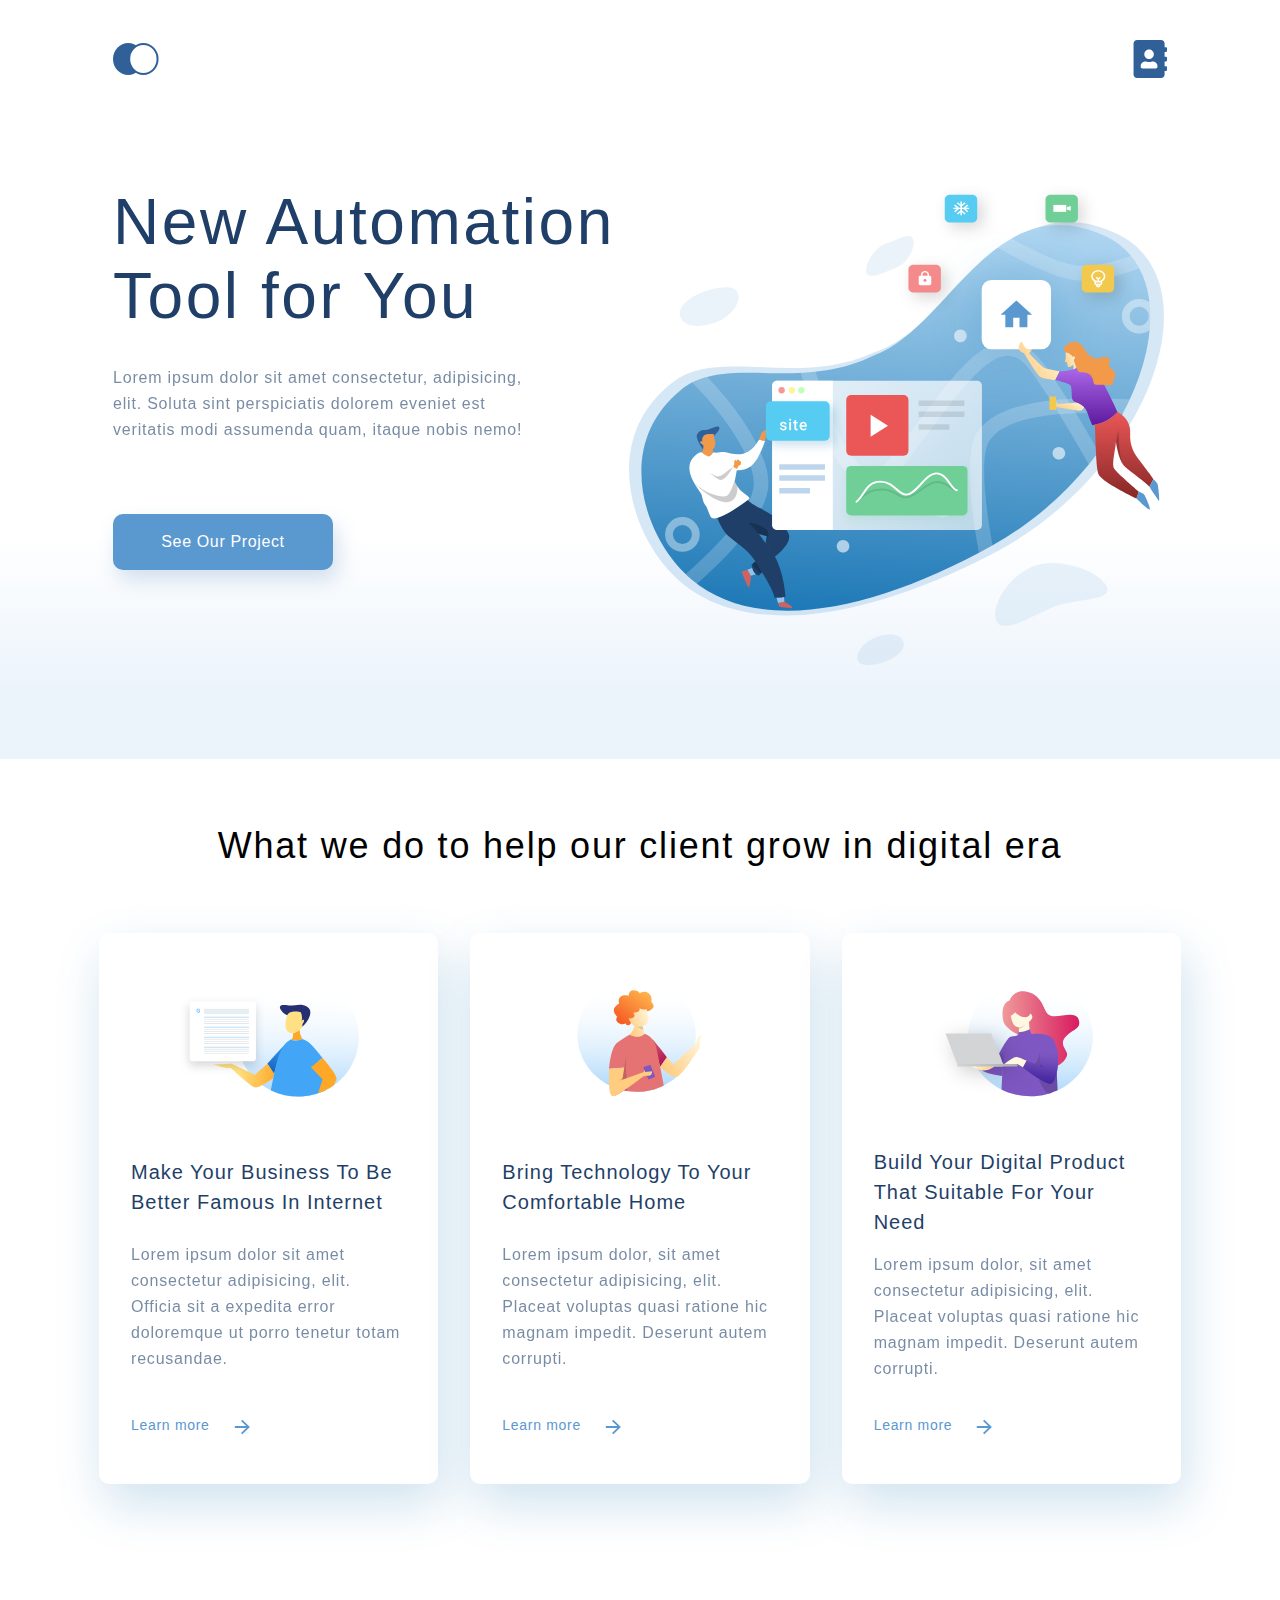
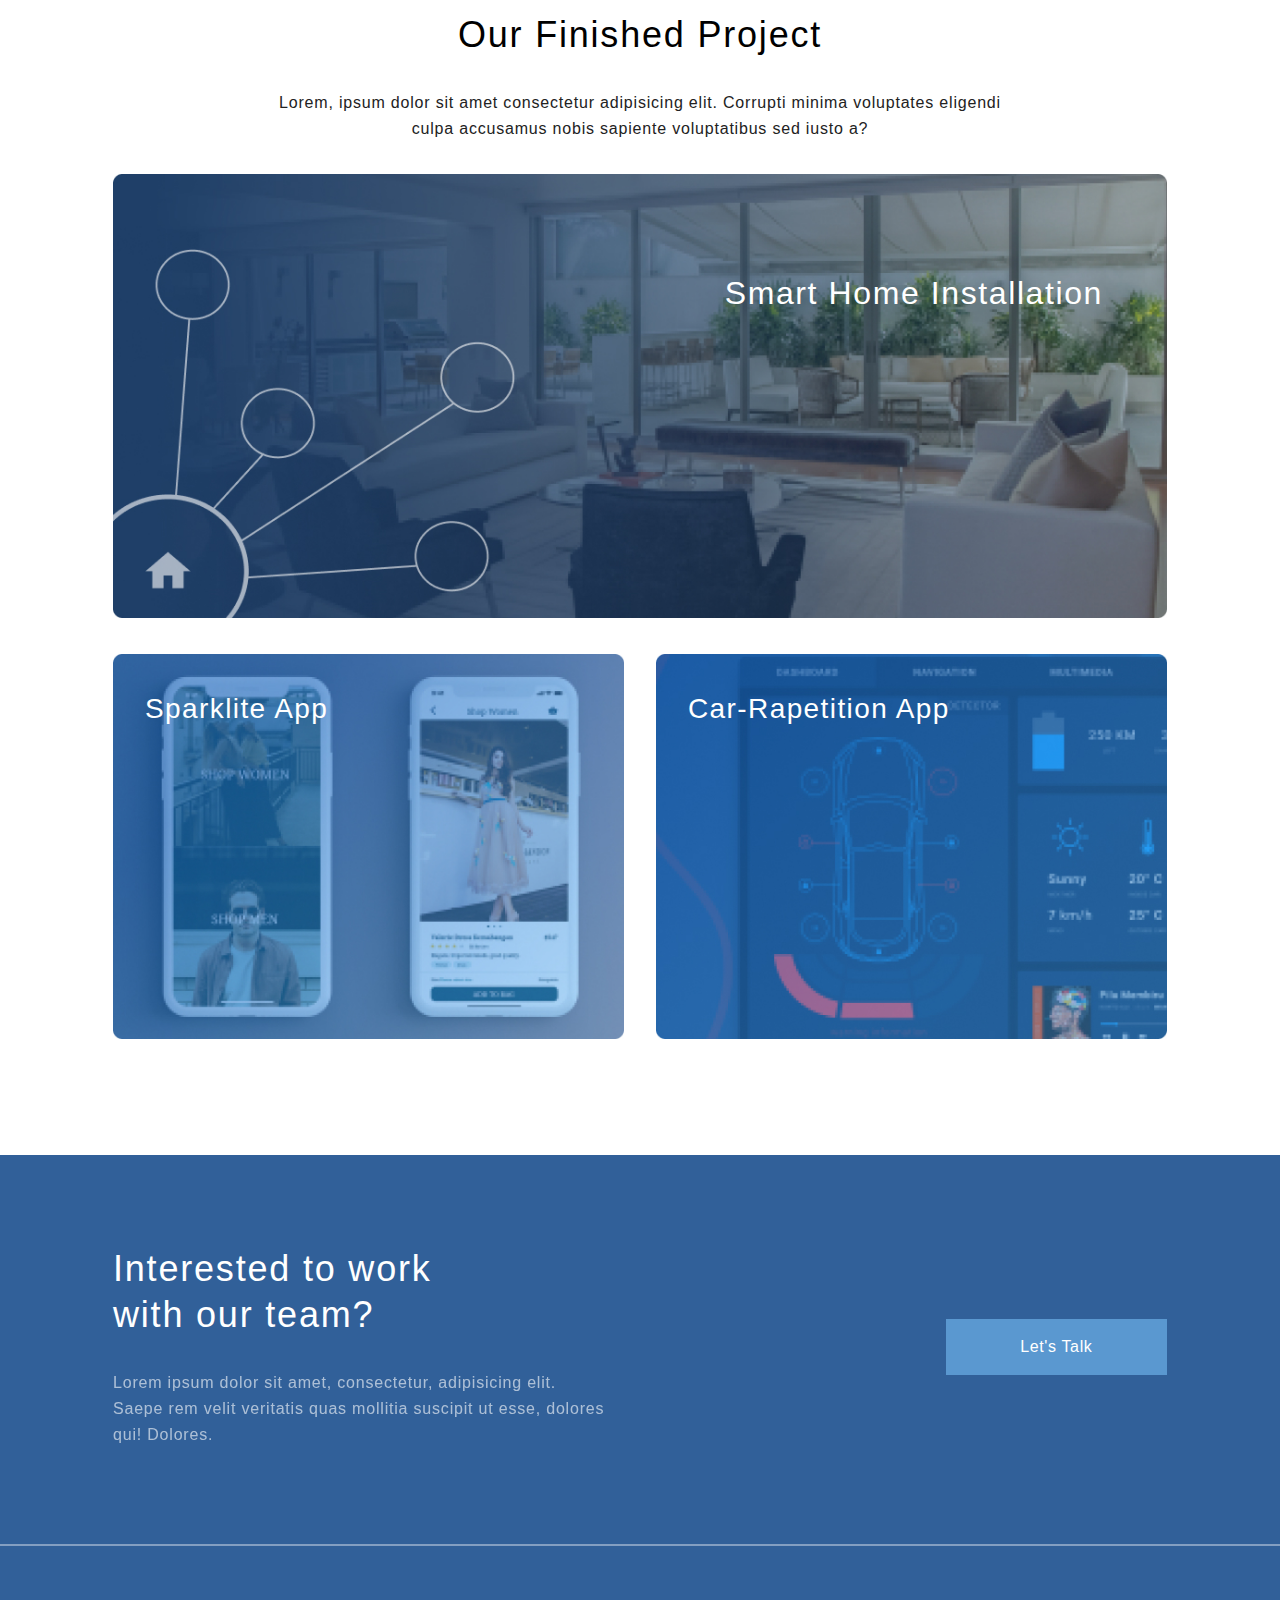
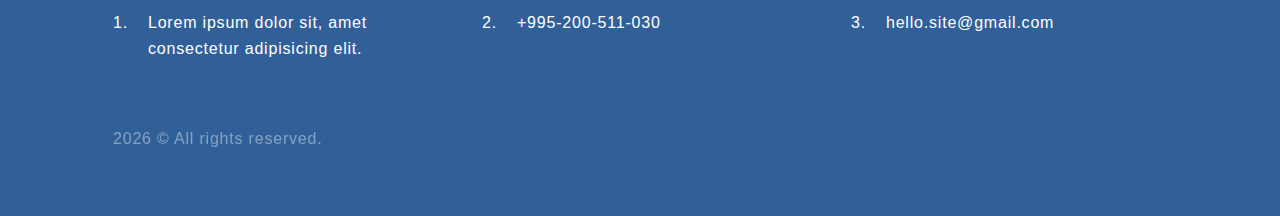
==== commit 1566f23a: "fix" ====
--- a/index.html
+++ b/index.html
@@ -4,58 +4,58 @@
 	<meta charset="UTF-8">
 	<meta name="viewport" content="width=device-width, initial-scale=1.0">
 	<title>Homepage</title>
-	<link rel="stylesheet" href="style.css">	
+	<link rel="stylesheet" href="style.css">
 </head>
 <body>
-	<div class="wrapper">
+	<div class="page-wrapper"> <!-- page-wrapper -->
 		<div class="content">
 			<div class="automation-tool-gradient">
 				<div class="automation-tool">
 					<header class="header">
-						<a href="#"><div class="header__logo"></div></a>
-						<a href="contacts.html"><div class="header__adress-book"></div></a>
+						<a href="index.html"><button class="header__logo"></button></a> <!-- button -->
+						<a href="contacts.html"><button class="header__contacts"></button></a> <!-- button, header__contacts -->
 					</header>
 					<div class="automation-tool-wrapper">
-						<div class="automation-tool__title-wrapper">
+						<div class="automation-tool__description"> <!-- it`s not title-wrapper -->
 							<div class="automation-tool__title">
 								<h1>New Auto&shymation Tool for You</h1>
 							</div>
-							<div class="automation-tool__discription">
+							<div class="automation-tool__text">
 								<p>Lorem ipsum dolor sit amet consectetur, adipisicing, elit. Soluta sint perspiciatis dolorem eveniet est veritatis modi assumenda quam, itaque nobis nemo!</p>
 							</div>
 							<button class="automation-tool__btn">
 								See Our Project
 							</button>
 						</div>
-						<div class="automation-tool__picture">
+						<div class="automation-tool__img">
 						</div>
 					</div>
 				</div>
 			</div>
-			<div class="what-we-do">
+			<div class="what-we-do"> <!-- it`s bad naming -->
 				<h3 class="what-we-do__title">What we do to help our client grow in digital era</h3>
 				<div class="what-we-do-wrapper">
 					<div class="card">
-						<div class="card__picture card__picture_make-your-business">
+						<div class="card__img card__img_make-your-business">
 						</div>
 						<h6 class="card__title">Make Your Business To Be Better Famous In Internet</h6>
-						<div class="card__discription">
+						<div class="card__description">
 							<p>Lorem ipsum dolor sit amet consectetur adipisicing, elit. Officia sit a expedita error doloremque ut porro tenetur totam recusandae.</p>
 						</div>
 						<a class="card__link" href="#"><div class="card__link-wrapper">Learn more</div></a>
 					</div>
 					<div class="card">
-						<div class="card__picture card__picture_bring-technology"></div>
+						<div class="card__img card__img_bring-technology"></div>
 						<h6 class="card__title">Bring Techno&shylogy To Your Comfor&shytable Home</h6>
-						<div class="card__discription">
+						<div class="card__description">
 							<p>Lorem ipsum dolor, sit amet consectetur adipisicing, elit. Placeat voluptas quasi ratione hic magnam impedit. Deserunt autem corrupti.</p>
 						</div>
 						<a class="card__link" href="#"><div class="card__link-wrapper">Learn more</div></a>
 					</div>
 					<div class="card">
-						<div class="card__picture card__picture_build-your-digital"></div>
+						<div class="card__img card__img_build-your-digital"></div>
 						<h6 class="card__title">Build Your Digital Product That Suitable For Your Need</h6>
-						<div class="card__discription">
+						<div class="card__description">
 							<p>Lorem ipsum dolor, sit amet consectetur adipisicing, elit. Placeat voluptas quasi ratione hic magnam impedit. Deserunt autem corrupti.</p>
 						</div>
 						<a class="card__link" href="#"><div class="card__link-wrapper">Learn more</div></a>
@@ -64,30 +64,30 @@
 			</div>
 			<div class="our-project">
 				<h3 class="our-project__title">Our Finished Project</h3>
-				<p class="our-project__discription">Lorem, ipsum dolor sit amet consectetur adipisicing elit. Corrupti minima voluptates eligendi culpa accusamus nobis sapiente voluptatibus sed iusto a?</p>
+				<p class="our-project__description">Lorem, ipsum dolor sit amet consectetur adipisicing elit. Corrupti minima voluptates eligendi culpa accusamus nobis sapiente voluptatibus sed iusto a?</p>
 				<div class="smart-home">
-					<img class="smart-home__picture" src="img/smart-home.jpg" alt="Smart Home">
+					<img class="smart-home__img" src="img/smart-home.jpg" alt="Smart Home">
 					<h4 class="smart-home__title">Smart Home Installation</h4>
 				</div>
 				<div class="our-project__apps-wrapper">
 					<div class="our-project__apps">
-						<img class="our-project__apps-picture" src="img/sparklite-app.jpg" alt="Sparklite App">
+						<img class="our-project__apps-img" src="img/sparklite-app.jpg" alt="Sparklite App">
 						<h5 class="our-project__apps-title">Sparklite App</h5>
 					</div>
 					<div class="our-project__apps">
-						<img class="our-project__apps-picture" src="img/car-rapetition-app.jpg" alt="Car-Rapetition App">
+						<img class="our-project__apps-img" src="img/car-rapetition-app.jpg" alt="Car-Rapetition App">
 						<h5 class="our-project__apps-title">Car-Rapetition App</h5>
 					</div>
 				</div>
-			</div>	
+			</div>
 		</div>
 		<footer class="footer">
-			<div class="footer__feedback">
-				<div class="footer__feedback-wrapper">
+			<div class="footer__feedback-wrapper">
+				<div class="footer__feedback"> <!-- feedback-wrapper inside feedback  ???-->
 					<div class="footer__feedback-title">
 						<h3>Interested to work with our team?</h3>
 					</div>
-					<div class="footer__feedback-discription">
+					<div class="footer__feedback-description">
 						<p>Lorem ipsum dolor sit amet, consectetur, adipisicing elit. Saepe rem velit veritatis quas mollitia suscipit ut esse, dolores qui! Dolores.</p>
 					</div>
 				</div>
@@ -111,11 +111,11 @@
 				<div class="footer__contacts-copyright">
 					<p><script type="text/javascript">
  					document.write(new Date().getFullYear());
-					</script> 
+					</script>
 					© All rights reserved.</p>
 				</div>
 			</div>
 		</footer>
 	</div>
 </body>
-</html>+</html>
--- a/style.css
+++ b/style.css
@@ -1,18 +1,9 @@
  * {
- 	margin: 0; 
+ 	margin: 0;
  	padding: 0;
  	box-sizing: border-box;
  }
- /*
- todo:
- BEM notification
- content position
- excess max-width in what-we-do__title class
-class without styles what-we-do__content__title
-class without styles what-we-do__content__link
-unclickable space between text and arrow
-to use padding for what-we-do block
- */
+
  html, body {
  	font-family: 'Roboto', sans-serif;
 	font-style: normal;
@@ -20,8 +11,7 @@
 	height: 100%;
  }
 
-
-.wrapper {
+.page-wrapper {
 	display: flex;
 	flex-direction: column;
 	min-height: 100%;
@@ -44,22 +34,29 @@
 
 .header {
 	width: 100%;
-    margin: 34px 0;
-    padding: 5px 0px;
+    margin: 40px 0;
     display: flex;
     justify-content: space-between;
-    align-items: center;
+}
+
+.header a {
+	display: flex;
+	align-items: center;
 }
 
 .header__logo {
-	Width: 45.5px;
+	Width: 46px;
 	Height: 32px;
+	border: none;
+	background-color: transparent;
 	background-image: url("data:image/svg+xml,%3Csvg width='46' height='32' viewBox='0 0 46 32' fill='none' xmlns='http://www.w3.org/2000/svg'%3E%3Cellipse cx='15.1867' cy='16' rx='15.1867' ry='16' fill='%23316099'/%3E%3Cpath d='M44.5599 16C44.5599 24.3341 38.1597 31 30.3732 31C22.5866 31 16.1865 24.3341 16.1865 16C16.1865 7.66593 22.5866 1 30.3732 1C38.1597 1 44.5599 7.66593 44.5599 16Z' fill='white' stroke='%23316099' stroke-width='2'/%3E%3C/svg%3E");
 }
 
-.header__adress-book {
+.header__contacts {
 	height: 38px;
-	width: 33.5px;
+	width: 34px;
+	border: none;
+	background-color: transparent;
 	background-image: url("data:image/svg+xml,%3Csvg width='34' height='38' viewBox='0 0 34 38' fill='none' xmlns='http://www.w3.org/2000/svg'%3E%3Cpath d='M33.1039 11.875C33.5967 11.875 34 11.4742 34 10.9844V8.01562C34 7.52578 33.5967 7.125 33.1039 7.125H31.6103V3.5625C31.6103 1.5957 30.0047 0 28.0257 0H4.1282C2.14919 0 0.543579 1.5957 0.543579 3.5625V34.4375C0.543579 36.4043 2.14919 38 4.1282 38H28.0257C30.0047 38 31.6103 36.4043 31.6103 34.4375V30.875H33.1039C33.5967 30.875 34 30.4742 34 29.9844V27.0156C34 26.5258 33.5967 26.125 33.1039 26.125H31.6103V21.375H33.1039C33.5967 21.375 34 20.9742 34 20.4844V17.5156C34 17.0258 33.5967 16.625 33.1039 16.625H31.6103V11.875H33.1039ZM16.0769 9.5C18.7131 9.5 20.8564 11.6301 20.8564 14.25C20.8564 16.8699 18.7131 19 16.0769 19C13.4407 19 11.2974 16.8699 11.2974 14.25C11.2974 11.6301 13.4407 9.5 16.0769 9.5ZM24.441 27.075C24.441 27.8617 23.6942 28.5 22.7682 28.5H9.38564C8.45961 28.5 7.71282 27.8617 7.71282 27.075V25.65C7.71282 23.2898 9.96067 21.375 12.7313 21.375H13.1047C14.0232 21.7535 15.0239 21.9688 16.0769 21.9688C17.1299 21.9688 18.1381 21.7535 19.0492 21.375H19.4226C22.1932 21.375 24.441 23.2898 24.441 25.65V27.075Z' fill='%23316099'/%3E%3C/svg%3E%0A");
 }
 
@@ -70,7 +67,7 @@
 	margin-top: 107px;
 }
 
-.automation-tool__title-wrapper {
+.automation-tool__description {
 	max-width: 504px;
 }
 
@@ -82,7 +79,7 @@
 	color: #1F3F68;
 }
 
-.automation-tool__discription {
+.automation-tool__text {
 	font-size: 16px;
 	line-height: 26px;
 	letter-spacing: 0.05em;
@@ -108,7 +105,7 @@
 	cursor: pointer;
 }
 
-.automation-tool__picture {
+.automation-tool__img {
 	background-image: url("data:image/svg+xml,%3Csvg width='554' height='492' viewBox='0 0 554 492' fill='none' xmlns='http://www.w3.org/2000/svg'%3E%3Cpath opacity='0.4' d='M502.917 49.964C386.277 -5.53999 334.826 146.239 254.396 171.212C174.036 207.747 96.5492 164.984 48.7035 201.641C-27.137 259.745 6.15026 361.394 54.7019 404.164C124.328 465.498 248.058 443.423 375.949 377.103C536.18 294.013 605.19 98.6316 502.917 49.964Z' fill='%2398C3E8'/%3E%3Cpath opacity='0.2' d='M115.308 110.461C119.336 120.531 107.252 136.242 89.9299 141.479C75.0252 145.985 60.5234 145.507 56.4951 135.033C52.9315 125.768 64.1488 115.698 77.0394 110.461C89.9299 105.224 111.28 100.39 115.308 110.461Z' fill='%2398C3E8'/%3E%3Cpath opacity='0.2' d='M247.033 89.9163C243.898 81.9083 254.941 63.2214 268.626 59.1389C280.402 55.6261 291.434 47.3482 294.567 55.6758C297.338 63.0424 288.853 79.7042 278.663 83.8053C268.473 87.9064 250.168 97.9242 247.033 89.9163Z' fill='%2398C3E8'/%3E%3Cpath opacity='0.2' d='M238.004 486.474C234.869 478.466 244.468 466.051 258.153 461.969C269.929 458.456 281.366 458.896 284.499 467.223C287.271 474.59 278.38 482.534 268.19 486.635C258 490.736 241.138 494.482 238.004 486.474Z' fill='%2398C3E8'/%3E%3Cpath opacity='0.2' d='M379.623 445.655C373.101 430.323 393.888 396.256 422.323 388.453C446.79 381.739 486.299 395.471 492.817 411.414C498.584 425.518 460.817 423.185 439.645 431.027C418.473 438.868 386.144 460.986 379.623 445.655Z' fill='%2398C3E8'/%3E%3Cmask id='mask0_1_975' style='mask-type:alpha' maskUnits='userSpaceOnUse' x='16' y='40' width='522' height='396'%3E%3Cpath d='M488.7 51.2C375.447 1.18841 330.05 148.31 253.592 174.53C177.5 211.844 102.11 172.967 57.1912 209.489C-14.0101 267.381 20.5311 364.015 68.1821 403.709C136.516 460.632 254.56 435.983 375.447 368.749C526.903 284.515 588.004 95.0517 488.7 51.2Z' fill='%2398C3E8'/%3E%3C/mask%3E%3Cg mask='url(%23mask0_1_975)'%3E%3Crect x='-68.8521' y='-24.1636' width='648.685' height='549.044' fill='url(%23paint0_linear_1_975)'/%3E%3Cpath d='M12.9963 150.717C72.476 180.711 139.073 264.667 139.073 304.755C139.073 354.067 34.5174 429.645 -13.4392 472.518L395.802 498.953C381.229 433.712 344.433 288.672 366.825 256.459C395.802 214.772 513.067 224.94 578.817 232.565L596.61 47.0088C564.582 60.396 492.902 98.863 453.757 88.6955C417.523 79.2841 348.015 38.7054 318.529 12.9478' stroke='white' stroke-opacity='0.2' stroke-width='15'/%3E%3Cpath d='M166.017 104.964C182.285 189.693 226.514 345.018 273.284 288.487C331.747 217.823 378.009 126.315 421.729 186.812C456.705 235.209 508.153 330.682 529.505 372.368' stroke='white' stroke-opacity='0.2' stroke-width='15'/%3E%3Cpath fill-rule='evenodd' clip-rule='evenodd' d='M349.352 154.369C349.352 157.928 346.466 160.814 342.907 160.814C339.347 160.814 336.461 157.928 336.461 154.369C336.461 150.809 339.347 147.924 342.907 147.924C346.466 147.924 349.352 150.809 349.352 154.369ZM82.6787 293.748C86.2383 293.748 89.1239 290.862 89.1239 287.303C89.1239 283.743 86.2383 280.857 82.6787 280.857C79.119 280.857 76.2334 283.743 76.2334 287.303C76.2334 290.862 79.119 293.748 82.6787 293.748ZM222.863 375.925C226.423 375.925 229.309 373.039 229.309 369.48C229.309 365.92 226.423 363.034 222.863 363.034C219.304 363.034 216.418 365.92 216.418 369.48C216.418 373.039 219.304 375.925 222.863 375.925ZM443.614 280.857C447.173 280.857 450.059 277.972 450.059 274.412C450.059 270.852 447.173 267.967 443.614 267.967C440.054 267.967 437.169 270.852 437.169 274.412C437.169 277.972 440.054 280.857 443.614 280.857Z' fill='white' fill-opacity='0.6'/%3E%3Ccircle cx='58.5089' cy='357.395' r='13.7245' stroke='white' stroke-opacity='0.4' stroke-width='8'/%3E%3Ccircle cx='525.791' cy='134.227' r='13.7245' stroke='white' stroke-opacity='0.4' stroke-width='8'/%3E%3Ccircle cx='324.376' cy='321.946' r='13.7245' stroke='white' stroke-opacity='0.4' stroke-width='8'/%3E%3C/g%3E%3Cg filter='url(%23filter0_d_1_975)'%3E%3Crect x='364.659' y='97.1675' width='70.898' height='70.898' rx='10' fill='white'/%3E%3C/g%3E%3Cpath d='M396.886 145.507V135.839H403.331V145.507H411.388V132.616H416.221L400.108 118.115L383.995 132.616H388.829V145.507H396.886Z' fill='%235A98D0'/%3E%3Cg filter='url(%23filter1_d_1_975)'%3E%3Cpath d='M354.527 10H332.427C329.377 10 326.905 12.1194 326.905 14.7338V33.6796C326.905 36.294 329.377 38.4133 332.427 38.4133H354.527C357.576 38.4133 360.048 36.294 360.048 33.6796V14.7338C360.048 12.1194 357.576 10 354.527 10Z' fill='%2356CCF2'/%3E%3C/g%3E%3Cg clip-path='url(%23clip0_1_975)'%3E%3Cpath d='M351.769 23.2136H348.409L351.02 20.9604L349.884 19.9728L346.129 23.2136H344.518V21.8227L348.272 18.5819L347.128 17.6014L344.518 19.8546V16.9546H342.907V19.8546L340.296 17.6014L339.152 18.5819L342.907 21.8227V23.2136H341.295L337.541 19.9728L336.405 20.9604L339.015 23.2136H335.656V24.6045H339.015L336.405 26.8578L337.541 27.8453L341.295 24.6045H342.907V25.9954L339.152 29.2362L340.296 30.2168L342.907 27.9635V30.8636H344.518V27.9635L347.128 30.2168L348.272 29.2362L344.518 25.9954V24.6045H346.129L349.884 27.8453L351.02 26.8578L348.409 24.6045H351.769V23.2136Z' fill='white'/%3E%3C/g%3E%3Cg filter='url(%23filter2_d_1_975)'%3E%3Cpath d='M494.6 81.6311H472.5C469.45 81.6311 466.978 83.7505 466.978 86.3649V105.311C466.978 107.925 469.45 110.044 472.5 110.044H494.6C497.649 110.044 500.121 107.925 500.121 105.311V86.3649C500.121 83.7505 497.649 81.6311 494.6 81.6311Z' fill='%23F2C94C'/%3E%3C/g%3E%3Cpath d='M491.148 93.4541C491.148 89.9769 487.925 87.1951 483.897 87.1951C479.869 87.1951 476.646 89.9769 476.646 93.4541C476.646 95.61 477.935 97.5572 479.869 98.67V100.409C479.869 101.313 480.513 102.078 481.48 102.356V102.495C481.48 103.677 482.527 104.581 483.897 104.581C485.267 104.581 486.314 103.677 486.314 102.495V102.356C487.281 102.078 487.925 101.313 487.925 100.409V98.67C489.859 97.5572 491.148 95.61 491.148 93.4541ZM478.257 93.4541C478.257 90.7419 480.755 88.586 483.897 88.586C487.039 88.586 489.537 90.7419 489.537 93.4541C489.537 95.8882 487.442 97.905 484.703 98.2527V96.5141L486.072 95.3318C486.394 95.0536 486.394 94.6364 486.072 94.3582C485.75 94.08 485.267 94.08 484.944 94.3582L483.897 95.2623L482.85 94.3582C482.527 94.08 482.044 94.08 481.722 94.3582C481.399 94.6364 481.399 95.0536 481.722 95.3318L483.091 96.5141V98.2527C480.352 97.905 478.257 95.8882 478.257 93.4541ZM483.897 103.19C483.414 103.19 483.091 102.912 483.091 102.495H484.703C484.703 102.912 484.38 103.19 483.897 103.19ZM486.314 100.409C486.314 100.826 485.992 101.104 485.508 101.104H482.286C481.802 101.104 481.48 100.826 481.48 100.409V99.3654C482.205 99.574 483.011 99.7131 483.897 99.7131C484.783 99.7131 485.589 99.574 486.314 99.3654V100.409Z' fill='white'/%3E%3Cg filter='url(%23filter3_d_1_975)'%3E%3Cpath d='M317.355 81.6311H295.255C292.205 81.6311 289.733 83.7505 289.733 86.3649V105.311C289.733 107.925 292.205 110.044 295.255 110.044H317.355C320.404 110.044 322.876 107.925 322.876 105.311V86.3649C322.876 83.7505 320.404 81.6311 317.355 81.6311Z' fill='%23F58A8A'/%3E%3C/g%3E%3Cg clip-path='url(%23clip1_1_975)'%3E%3Cpath d='M311.486 92.7588H310.68V91.3679C310.68 89.4484 308.875 87.8906 306.652 87.8906C304.428 87.8906 302.624 89.4484 302.624 91.3679V92.7588H301.818C300.932 92.7588 300.207 93.3847 300.207 94.1497V101.104C300.207 101.869 300.932 102.495 301.818 102.495H311.486C312.372 102.495 313.097 101.869 313.097 101.104V94.1497C313.097 93.3847 312.372 92.7588 311.486 92.7588ZM306.652 99.0178C305.766 99.0178 305.04 98.3919 305.04 97.6269C305.04 96.8619 305.766 96.236 306.652 96.236C307.538 96.236 308.263 96.8619 308.263 97.6269C308.263 98.3919 307.538 99.0178 306.652 99.0178ZM309.149 92.7588H304.154V91.3679C304.154 90.1786 305.274 89.212 306.652 89.212C308.029 89.212 309.149 90.1786 309.149 91.3679V92.7588Z' fill='white'/%3E%3C/g%3E%3Cg filter='url(%23filter4_d_1_975)'%3E%3Cpath d='M457.539 10H435.44C432.39 10 429.918 12.1194 429.918 14.7338V33.6796C429.918 36.294 432.39 38.4133 435.44 38.4133H457.539C460.589 38.4133 463.061 36.294 463.061 33.6796V14.7338C463.061 12.1194 460.589 10 457.539 10Z' fill='%236FCF97'/%3E%3C/g%3E%3Cpath d='M451.115 20.3596H437.958V27.4579H451.115V20.3596Z' fill='white'/%3E%3Cpath d='M454.662 21.7722L451.758 22.8259V25.0218L454.662 26.0755H455.715V21.7722H454.662Z' fill='white'/%3E%3Cpath d='M402.84 164.037C401.94 167.553 403.159 169.58 404.118 170.079C406.022 171.07 408.147 172.311 408.147 172.311C408.147 172.311 421.383 194.986 425.219 196.608C429.695 198.502 439.925 199.486 439.925 199.486L444.401 190.534C444.401 190.534 434.171 188.296 429.695 187.337C426.679 186.691 413.39 172.311 413.39 172.311L415.948 167.835H411.152C407.635 165.277 405.73 160.009 405.73 160.009C405.73 160.009 403.454 161.636 402.84 164.037Z' fill='url(%23paint1_linear_1_975)'/%3E%3Cpath d='M455.278 204.723C453.667 203.112 444.402 200.56 439.97 199.486L444.402 190.624C446.147 190.624 451.25 190.221 457.695 188.61C465.752 186.596 468.571 179.345 477.836 186.998C485.248 193.121 498.112 219.896 503.618 232.518C494.96 240.77 489.21 243.45 477.836 245.811C477.165 244.469 475.178 239.93 472.6 232.518C469.377 223.253 459.306 223.253 457.695 220.03C456.084 216.808 457.292 206.737 455.278 204.723Z' fill='url(%23paint2_linear_1_975)'/%3E%3Cpath d='M484.282 296.165C481.381 289.72 481.328 259.105 480.253 245.006C490.078 243.075 495.266 240.587 503.618 232.115C503.618 232.115 517.314 238.561 516.508 253.465C515.702 268.37 521.761 275.895 525.37 280.858C528.593 285.289 536.247 294.688 540.275 300.999L536.247 308.653C531.816 303.953 518.844 294.393 512.077 288.914C505.309 283.436 503.08 269.713 502.006 262.327C501.335 270.115 497.978 284.402 499.589 288.914C501.201 293.426 518.522 307.042 525.37 313.89L522.953 320.738C511.271 315.232 487.182 302.61 484.282 296.165Z' fill='url(%23paint3_linear_1_975)'/%3E%3Cpath d='M450.444 177.33C450.766 176.041 450.31 172.228 450.847 170.885C454.714 171.53 456.889 174.242 457.695 175.316C458.501 175.182 459.656 174.807 460.112 175.719C460.515 176.525 460.112 178.136 458.903 179.344L461.723 186.998C460.387 187.866 459.573 188.158 458.098 188.61C458.903 186.595 458.501 184.984 458.098 184.178C455.197 186.434 454.069 186.327 452.861 186.193L451.652 180.956L449.638 181.359C450.041 180.687 450.122 178.619 450.444 177.33Z' fill='url(%23paint4_linear_1_975)'/%3E%3Cpath d='M457.695 175.316C456.084 173.06 452.189 171.422 450.444 170.885C447.221 168.468 448.833 163.231 456.486 160.814C464.14 158.397 467.363 164.843 468.974 166.454C470.585 168.065 471.391 173.302 478.642 176.525C485.893 179.747 485.49 175.719 489.921 175.719C494.352 175.719 496.366 178.539 495.561 180.956C494.755 183.373 494.352 186.192 499.186 189.415C504.02 192.638 499.589 197.069 499.186 201.903C498.783 206.737 492.338 204.32 485.49 204.32C478.642 204.32 479.85 204.32 478.642 199.889C477.433 195.458 475.419 193.846 473.002 192.638C470.585 191.429 464.946 192.235 463.737 191.026C462.77 190.06 460.112 182.836 458.903 179.344C459.44 178.539 460.434 176.686 460.112 175.719C459.79 174.752 458.366 175.048 457.695 175.316Z' fill='%23F2994A'/%3E%3Cpath d='M442.387 224.059L461.723 222.85C463.979 223.172 467.766 225.938 469.377 227.281C468.84 228.49 467.282 230.907 465.349 230.907C463.415 230.907 449.236 228.49 442.387 227.281H440.776V221.239L442.387 224.059Z' fill='url(%23paint5_linear_1_975)'/%3E%3Cpath d='M440.776 230.101V216.405H433.928V230.101H440.776Z' fill='%23F2C94C'/%3E%3Cpath d='M536.247 332.017C534.313 331.695 526.444 324.229 522.953 320.738L525.37 313.89C526.982 314.561 530.365 315.743 531.01 316.709C531.815 317.918 538.664 332.42 536.247 332.017Z' fill='%235A98D0'/%3E%3Cpath d='M545.915 323.155C544.948 321.543 539.066 313.755 536.247 308.653L540.275 300.999C542.155 302.61 542.289 302.61 544.303 305.43C545.24 306.741 547.123 325.169 545.915 323.155Z' fill='%235A98D0'/%3E%3Cpath opacity='0.2' d='M504.423 250.646L502.006 262.73C502.409 267.162 504.826 278.038 508.854 285.692C504.02 270.384 505.631 258.971 504.423 250.646Z' fill='black'/%3E%3Cpath d='M157.605 431.515L156.396 427.487L162.842 426.279C165.93 427.89 171.865 431.435 170.898 432.724C170.576 433.368 161.902 432.187 157.605 431.515Z' fill='%23D06262'/%3E%3Cpath d='M124.976 393.649L128.601 399.692C128.333 403.854 127.473 412.018 126.184 411.374C124.895 410.729 120.813 400.363 118.933 395.261L124.976 393.649Z' fill='%23D06262'/%3E%3Cpath d='M103.89 357.39C99.5968 352.93 95.6953 344.524 94.2812 340.879C98.4124 338.881 107.593 334.314 111.267 332.035C114.941 329.755 121.909 324.584 124.933 322.283C126.698 323.873 131.832 327.797 138.254 330.766C154.747 338.553 164.167 348.609 167.422 357.614C170.027 364.818 159.357 375.481 153.295 379.949C149.783 373.981 147.67 371.567 143.506 365.882L144.922 359.279L136.604 356.808C137.833 358.448 141.863 363.848 148.145 372.332C159.48 386.5 163.406 410.707 163.952 421.04C161.837 421.504 156.63 422.361 152.72 422.073C152.258 417.054 145.97 405.905 139.966 396.034C138.744 397.495 137.051 399.242 136.065 399.333C131.075 397.85 129.529 391.304 129.38 388.217L133.151 385.057C132.635 384.232 132.151 383.457 131.708 382.744C125.534 372.794 109.258 362.964 103.89 357.39Z' fill='%231F3F68'/%3E%3Cpath d='M126.464 321.333C114.754 330.365 90.5161 346.565 87.2405 339.099C83.1459 329.767 83.9481 329.693 81.6842 327.07C79.4202 324.446 78.8668 318.429 77.8432 316.096C77.3287 314.924 73.1808 309.794 69.865 303.48C69.865 303.48 69.7654 303.298 69.5969 302.964C67.2428 298.37 65.3835 293.2 65.6894 288.492C65.9234 281.594 71.1709 277.144 71.1709 277.144C74.2983 273.81 77.2316 273.25 78.2476 273.34L78.2664 273.353C80.7115 275.016 84.3264 277.474 85.6068 277.356C86.8904 277.238 88.7212 274.815 89.9297 273.606C96.0574 274.256 97.9287 272.687 102.718 273.34C108.625 274.146 124.573 282.469 137.061 260.313C138.301 260.603 141.097 261.706 143.103 261.521C136.255 281.663 130.213 287.932 124.573 289.906C120.245 291.421 116.835 291.843 114.141 291.816C113.647 294.443 112.99 298.762 111.895 303.167C114.146 307.288 116.526 311.074 118.395 312.771C123.25 317.178 128.733 319.611 126.464 321.333Z' fill='white'/%3E%3Cpath d='M126.234 345.221L137.042 357.172L144.922 359.279L144.451 362.963C146.26 360.639 148.579 355.059 143.381 351.33C138.184 347.601 129.784 345.704 126.234 345.221Z' fill='black' fill-opacity='0.2'/%3E%3Cpath d='M133.133 385.04L139.818 396.156L138.726 397.47C137.739 395.538 135.148 393.754 132.957 391.933C131.205 390.476 130.838 387.948 130.873 386.866L133.133 385.04Z' fill='black' fill-opacity='0.2'/%3E%3Cpath d='M102.068 324.386C90.6298 323.173 76.7195 311.21 71.1941 305.381C83.9708 316.746 98.8176 319.83 103.521 318.184C107.283 316.867 110.167 307.063 111.683 303.013L114.743 308.252C115.284 314.136 113.507 325.599 102.068 324.386Z' fill='black' fill-opacity='0.2'/%3E%3Cpath d='M97.9595 301.706C95.4234 302.169 88.8608 296.609 85.916 293.914C96.7561 301.816 96.7777 297.776 110.474 288.108C109.879 288.972 104.029 300.596 97.9595 301.706Z' fill='black' fill-opacity='0.2'/%3E%3Cpath d='M114.502 290.122C113.122 289.845 111.921 289.378 110.474 288.108L111.683 285.288C111.548 284.617 111.36 283.113 111.683 282.468C112.005 281.824 113.294 281.126 113.697 280.857L113.294 282.871L115.308 280.454L118.531 283.274L118.128 286.094L115.711 287.302L114.502 290.122Z' fill='%23F2994A'/%3E%3Cpath d='M143.909 257.493L143.103 261.521C141.814 261.844 138.404 260.85 137.061 260.313C137.464 259.104 138.753 255.882 139.075 254.27C139.397 252.659 142.432 250.914 143.909 250.242H145.52L143.909 253.062V257.493Z' fill='%23F2994A'/%3E%3Cpath d='M76.2334 265.147C76.8779 266.436 78.6504 269.175 79.456 270.384C79.9931 269.31 80.7451 266.919 79.456 265.953C78.167 264.986 77.0391 263.401 76.6362 262.73C77.0391 262.461 78.0864 261.924 79.0532 261.924C78.4087 257.09 81.7387 255.345 83.4843 255.076L90.3324 254.673L90.7353 256.688C93.2865 254.271 97.9056 249.034 95.972 247.423C93.5551 245.408 86.3041 250.645 81.4702 250.645C76.6362 250.645 74.6221 253.062 73.4136 255.479C72.2051 257.896 75.4277 263.536 76.2334 265.147Z' fill='%23316099'/%3E%3Cpath d='M85.4987 277.635C84.2097 277.635 80.5305 275.083 78.2478 273.606C79.322 273.069 79.8591 271.028 79.8591 270.384C79.8591 269.578 80.6648 266.355 79.8591 265.953C79.0535 265.55 76.6365 263.938 76.6365 263.133C76.6365 262.488 78.2478 262.327 79.0535 262.327C78.7849 260.984 78.7312 257.896 80.6648 256.285C82.5984 254.673 87.9157 254.539 90.3327 254.673C90.467 255.211 90.9772 257.493 91.944 262.327C92.9108 267.161 90.7355 269.444 89.527 269.981L89.9298 273.606C88.9899 274.815 86.7878 277.635 85.4987 277.635Z' fill='%23F2994A'/%3E%3Cpath d='M162.842 426.279L162.439 421.445C159.594 422.207 157.904 422.342 154.785 422.251L156.397 427.487L162.842 426.279Z' fill='%2398C3E8'/%3E%3Cpath d='M128.601 399.692L133.435 398.081C131.278 395.602 130.552 394.187 129.81 391.635L124.976 393.65L128.601 399.692Z' fill='%2398C3E8'/%3E%3Crect opacity='0.8' x='150.354' y='200.292' width='214.534' height='152.512' rx='5' fill='url(%23paint6_linear_1_975)'/%3E%3Cpath d='M150.354 205.292C150.354 202.53 152.593 200.292 155.354 200.292H212.376V352.804H155.354C152.593 352.804 150.354 350.565 150.354 347.804V205.292Z' fill='white'/%3E%3Ccircle cx='160.022' cy='209.959' r='3.22264' fill='%23FA9595'/%3E%3Ccircle cx='170.495' cy='209.959' r='3.22264' fill='%23FDF397'/%3E%3Ccircle cx='180.163' cy='209.959' r='3.22264' fill='%23C1FEBB'/%3E%3Cpath opacity='0.4' fill-rule='evenodd' clip-rule='evenodd' d='M157.605 285.691H204.334V291.331H157.605V285.691ZM157.605 296.97H204.333V302.61H157.605V296.97ZM189.025 309.861H157.605V315.501H189.025V309.861Z' fill='%235A98D0'/%3E%3Cpath opacity='0.1' fill-rule='evenodd' clip-rule='evenodd' d='M300.206 220.433H346.935V226.072H300.206V220.433ZM300.206 231.712H346.935V237.352H300.206V231.712ZM331.627 244.603H300.206V250.242H331.627V244.603Z' fill='black'/%3E%3Cg filter='url(%23filter5_d_1_975)'%3E%3Crect x='143.909' y='221.238' width='65.2584' height='40.2829' rx='5' fill='%2356CCF2'/%3E%3C/g%3E%3Cpath d='M163.316 248.553C163.316 248.214 163.175 247.957 162.894 247.78C162.618 247.602 162.157 247.446 161.511 247.311C160.865 247.175 160.326 247.003 159.894 246.795C158.946 246.337 158.472 245.673 158.472 244.803C158.472 244.074 158.779 243.464 159.394 242.975C160.009 242.485 160.79 242.24 161.738 242.24C162.748 242.24 163.563 242.49 164.183 242.99C164.808 243.49 165.121 244.139 165.121 244.936H163.222C163.222 244.571 163.087 244.269 162.816 244.03C162.545 243.785 162.186 243.662 161.738 243.662C161.321 243.662 160.98 243.759 160.714 243.951C160.454 244.144 160.324 244.402 160.324 244.725C160.324 245.017 160.446 245.243 160.691 245.405C160.936 245.566 161.431 245.73 162.175 245.897C162.92 246.058 163.503 246.253 163.925 246.483C164.352 246.707 164.667 246.977 164.871 247.295C165.079 247.613 165.183 247.998 165.183 248.451C165.183 249.212 164.868 249.829 164.238 250.303C163.608 250.772 162.782 251.006 161.761 251.006C161.069 251.006 160.451 250.881 159.91 250.631C159.368 250.381 158.946 250.037 158.644 249.6C158.342 249.162 158.191 248.691 158.191 248.186H160.035C160.061 248.634 160.23 248.98 160.542 249.225C160.855 249.464 161.269 249.584 161.785 249.584C162.285 249.584 162.665 249.49 162.925 249.303C163.186 249.11 163.316 248.86 163.316 248.553ZM169.663 250.85H167.764V242.397H169.663V250.85ZM167.647 240.201C167.647 239.91 167.738 239.668 167.921 239.475C168.108 239.282 168.374 239.186 168.717 239.186C169.061 239.186 169.327 239.282 169.514 239.475C169.702 239.668 169.796 239.91 169.796 240.201C169.796 240.488 169.702 240.727 169.514 240.92C169.327 241.108 169.061 241.201 168.717 241.201C168.374 241.201 168.108 241.108 167.921 240.92C167.738 240.727 167.647 240.488 167.647 240.201ZM174.916 240.342V242.397H176.408V243.803H174.916V248.522C174.916 248.845 174.978 249.079 175.103 249.225C175.234 249.365 175.463 249.436 175.791 249.436C176.01 249.436 176.231 249.41 176.455 249.358V250.826C176.023 250.946 175.606 251.006 175.205 251.006C173.747 251.006 173.017 250.201 173.017 248.592V243.803H171.627V242.397H173.017V240.342H174.916ZM182.388 251.006C181.185 251.006 180.208 250.628 179.458 249.873C178.713 249.113 178.341 248.102 178.341 246.842V246.608C178.341 245.764 178.502 245.011 178.825 244.35C179.153 243.683 179.612 243.165 180.2 242.795C180.789 242.425 181.445 242.24 182.169 242.24C183.32 242.24 184.208 242.608 184.833 243.342C185.463 244.076 185.778 245.115 185.778 246.459V247.225H180.255C180.312 247.923 180.544 248.475 180.95 248.881C181.362 249.287 181.877 249.49 182.497 249.49C183.367 249.49 184.075 249.139 184.622 248.436L185.646 249.412C185.307 249.918 184.854 250.311 184.286 250.592C183.724 250.868 183.091 251.006 182.388 251.006ZM182.161 243.764C181.64 243.764 181.219 243.946 180.896 244.311C180.578 244.675 180.375 245.183 180.286 245.834H183.903V245.694C183.862 245.058 183.692 244.579 183.396 244.256C183.099 243.928 182.687 243.764 182.161 243.764Z' fill='white'/%3E%3Crect x='226.086' y='214.793' width='63.647' height='62.0357' rx='5' fill='%23EB5757'/%3E%3Cg clip-path='url(%23clip2_1_975)'%3E%3Cpath d='M251.062 234.935V257.493L268.786 246.214L251.062 234.935Z' fill='white'/%3E%3C/g%3E%3Cg filter='url(%23filter6_d_1_975)'%3E%3Crect x='226.086' y='287.302' width='124.071' height='50.7565' rx='5' fill='%236FCF97'/%3E%3C/g%3E%3Cpath d='M236.962 323.557C244.616 318.32 247.839 311.472 262.34 311.472C276.842 311.472 278.115 319.529 286.913 319.529C297.387 319.529 307.457 303.818 318.737 303.818C330.016 303.818 332.836 311.875 338.878 312.278' stroke='black' stroke-opacity='0.1' stroke-width='2' stroke-linecap='round' stroke-linejoin='round'/%3E%3Cpath d='M236.56 323.96C244.213 318.723 246.227 303.416 260.729 303.416C275.231 303.416 278.518 316.709 287.316 316.709C297.79 316.709 307.055 294.956 318.334 294.956C329.613 294.956 333.239 311.875 339.281 312.278' stroke='white' stroke-width='2' stroke-linecap='round' stroke-linejoin='round'/%3E%3Cdefs%3E%3Cfilter id='filter0_d_1_975' x='314.659' y='47.1675' width='170.898' height='170.898' filterUnits='userSpaceOnUse' color-interpolation-filters='sRGB'%3E%3CfeFlood flood-opacity='0' result='BackgroundImageFix'/%3E%3CfeColorMatrix in='SourceAlpha' type='matrix' values='0 0 0 0 0 0 0 0 0 0 0 0 0 0 0 0 0 0 127 0' result='hardAlpha'/%3E%3CfeOffset/%3E%3CfeGaussianBlur stdDeviation='25'/%3E%3CfeColorMatrix type='matrix' values='0 0 0 0 0.0627451 0 0 0 0 0.439216 0 0 0 0 0.694118 0 0 0 0.25 0'/%3E%3CfeBlend mode='normal' in2='BackgroundImageFix' result='effect1_dropShadow_1_975'/%3E%3CfeBlend mode='normal' in='SourceGraphic' in2='effect1_dropShadow_1_975' result='shape'/%3E%3C/filter%3E%3Cfilter id='filter1_d_1_975' x='316.905' y='0' width='63.1433' height='58.4133' filterUnits='userSpaceOnUse' color-interpolation-filters='sRGB'%3E%3CfeFlood flood-opacity='0' result='BackgroundImageFix'/%3E%3CfeColorMatrix in='SourceAlpha' type='matrix' values='0 0 0 0 0 0 0 0 0 0 0 0 0 0 0 0 0 0 127 0' result='hardAlpha'/%3E%3CfeOffset dx='5' dy='5'/%3E%3CfeGaussianBlur stdDeviation='7.5'/%3E%3CfeColorMatrix type='matrix' values='0 0 0 0 0 0 0 0 0 0 0 0 0 0 0 0 0 0 0.15 0'/%3E%3CfeBlend mode='normal' in2='BackgroundImageFix' result='effect1_dropShadow_1_975'/%3E%3CfeBlend mode='normal' in='SourceGraphic' in2='effect1_dropShadow_1_975' result='shape'/%3E%3C/filter%3E%3Cfilter id='filter2_d_1_975' x='456.978' y='71.6311' width='63.1433' height='58.4133' filterUnits='userSpaceOnUse' color-interpolation-filters='sRGB'%3E%3CfeFlood flood-opacity='0' result='BackgroundImageFix'/%3E%3CfeColorMatrix in='SourceAlpha' type='matrix' values='0 0 0 0 0 0 0 0 0 0 0 0 0 0 0 0 0 0 127 0' result='hardAlpha'/%3E%3CfeOffset dx='5' dy='5'/%3E%3CfeGaussianBlur stdDeviation='7.5'/%3E%3CfeColorMatrix type='matrix' values='0 0 0 0 0 0 0 0 0 0 0 0 0 0 0 0 0 0 0.15 0'/%3E%3CfeBlend mode='normal' in2='BackgroundImageFix' result='effect1_dropShadow_1_975'/%3E%3CfeBlend mode='normal' in='SourceGraphic' in2='effect1_dropShadow_1_975' result='shape'/%3E%3C/filter%3E%3Cfilter id='filter3_d_1_975' x='279.733' y='71.6311' width='63.1433' height='58.4133' filterUnits='userSpaceOnUse' color-interpolation-filters='sRGB'%3E%3CfeFlood flood-opacity='0' result='BackgroundImageFix'/%3E%3CfeColorMatrix in='SourceAlpha' type='matrix' values='0 0 0 0 0 0 0 0 0 0 0 0 0 0 0 0 0 0 127 0' result='hardAlpha'/%3E%3CfeOffset dx='5' dy='5'/%3E%3CfeGaussianBlur stdDeviation='7.5'/%3E%3CfeColorMatrix type='matrix' values='0 0 0 0 0 0 0 0 0 0 0 0 0 0 0 0 0 0 0.15 0'/%3E%3CfeBlend mode='normal' in2='BackgroundImageFix' result='effect1_dropShadow_1_975'/%3E%3CfeBlend mode='normal' in='SourceGraphic' in2='effect1_dropShadow_1_975' result='shape'/%3E%3C/filter%3E%3Cfilter id='filter4_d_1_975' x='419.918' y='0' width='63.1433' height='58.4133' filterUnits='userSpaceOnUse' color-interpolation-filters='sRGB'%3E%3CfeFlood flood-opacity='0' result='BackgroundImageFix'/%3E%3CfeColorMatrix in='SourceAlpha' type='matrix' values='0 0 0 0 0 0 0 0 0 0 0 0 0 0 0 0 0 0 127 0' result='hardAlpha'/%3E%3CfeOffset dx='5' dy='5'/%3E%3CfeGaussianBlur stdDeviation='7.5'/%3E%3CfeColorMatrix type='matrix' values='0 0 0 0 0 0 0 0 0 0 0 0 0 0 0 0 0 0 0.15 0'/%3E%3CfeBlend mode='normal' in2='BackgroundImageFix' result='effect1_dropShadow_1_975'/%3E%3CfeBlend mode='normal' in='SourceGraphic' in2='effect1_dropShadow_1_975' result='shape'/%3E%3C/filter%3E%3Cfilter id='filter5_d_1_975' x='138.909' y='216.238' width='85.2583' height='60.283' filterUnits='userSpaceOnUse' color-interpolation-filters='sRGB'%3E%3CfeFlood flood-opacity='0' result='BackgroundImageFix'/%3E%3CfeColorMatrix in='SourceAlpha' type='matrix' values='0 0 0 0 0 0 0 0 0 0 0 0 0 0 0 0 0 0 127 0' result='hardAlpha'/%3E%3CfeOffset dx='5' dy='5'/%3E%3CfeGaussianBlur stdDeviation='5'/%3E%3CfeColorMatrix type='matrix' values='0 0 0 0 0.0627451 0 0 0 0 0.439216 0 0 0 0 0.694118 0 0 0 0.2 0'/%3E%3CfeBlend mode='normal' in2='BackgroundImageFix' result='effect1_dropShadow_1_975'/%3E%3CfeBlend mode='normal' in='SourceGraphic' in2='effect1_dropShadow_1_975' result='shape'/%3E%3C/filter%3E%3Cfilter id='filter6_d_1_975' x='216.086' y='281.302' width='144.072' height='70.7566' filterUnits='userSpaceOnUse' color-interpolation-filters='sRGB'%3E%3CfeFlood flood-opacity='0' result='BackgroundImageFix'/%3E%3CfeColorMatrix in='SourceAlpha' type='matrix' values='0 0 0 0 0 0 0 0 0 0 0 0 0 0 0 0 0 0 127 0' result='hardAlpha'/%3E%3CfeOffset dy='4'/%3E%3CfeGaussianBlur stdDeviation='5'/%3E%3CfeColorMatrix type='matrix' values='0 0 0 0 0.435294 0 0 0 0 0.811765 0 0 0 0 0.592157 0 0 0 0.2 0'/%3E%3CfeBlend mode='normal' in2='BackgroundImageFix' result='effect1_dropShadow_1_975'/%3E%3CfeBlend mode='normal' in='SourceGraphic' in2='effect1_dropShadow_1_975' result='shape'/%3E%3C/filter%3E%3ClinearGradient id='paint0_linear_1_975' x1='302.314' y1='-60.9987' x2='271.841' y2='479.458' gradientUnits='userSpaceOnUse'%3E%3Cstop stop-color='%23D1ECFF'/%3E%3Cstop offset='1' stop-color='%231070B1'/%3E%3C/linearGradient%3E%3ClinearGradient id='paint1_linear_1_975' x1='450.651' y1='170.14' x2='408.942' y2='197.387' gradientUnits='userSpaceOnUse'%3E%3Cstop stop-color='%23FFF8E1'/%3E%3Cstop offset='1' stop-color='%23FFCC80'/%3E%3C/linearGradient%3E%3ClinearGradient id='paint2_linear_1_975' x1='471.794' y1='183.567' x2='471.794' y2='245.811' gradientUnits='userSpaceOnUse'%3E%3Cstop stop-color='%23AF6CED'/%3E%3Cstop offset='1' stop-color='%235E199D'/%3E%3C/linearGradient%3E%3ClinearGradient id='paint3_linear_1_975' x1='510.264' y1='232.115' x2='510.264' y2='320.738' gradientUnits='userSpaceOnUse'%3E%3Cstop stop-color='%23EB5757'/%3E%3Cstop offset='1' stop-color='%23872727'/%3E%3C/linearGradient%3E%3ClinearGradient id='paint4_linear_1_975' x1='463.527' y1='175.434' x2='448.928' y2='181.564' gradientUnits='userSpaceOnUse'%3E%3Cstop stop-color='%23FFF8E1'/%3E%3Cstop offset='1' stop-color='%23FFCC80'/%3E%3C/linearGradient%3E%3ClinearGradient id='paint5_linear_1_975' x1='473.646' y1='223.72' x2='464.235' y2='240.864' gradientUnits='userSpaceOnUse'%3E%3Cstop stop-color='%23FFF8E1'/%3E%3Cstop offset='1' stop-color='%23FFCC80'/%3E%3C/linearGradient%3E%3ClinearGradient id='paint6_linear_1_975' x1='155.505' y1='256.007' x2='401.633' y2='282.996' gradientUnits='userSpaceOnUse'%3E%3Cstop offset='0.127122' stop-color='white'/%3E%3Cstop offset='0.972261' stop-color='white' stop-opacity='0.8'/%3E%3C/linearGradient%3E%3CclipPath id='clip0_1_975'%3E%3Crect width='19.3358' height='16.6908' fill='white' transform='translate(334.044 15.5637)'/%3E%3C/clipPath%3E%3CclipPath id='clip1_1_975'%3E%3Crect width='19.3358' height='16.6908' fill='white' transform='translate(296.984 87.1951)'/%3E%3C/clipPath%3E%3CclipPath id='clip2_1_975'%3E%3Crect width='38.6716' height='38.6716' fill='white' transform='translate(238.171 226.878)'/%3E%3C/clipPath%3E%3C/defs%3E%3C/svg%3E%0A");
 	background-position: right;
 	background-repeat: no-repeat;
@@ -124,7 +121,7 @@
 }
 
 .what-we-do__title {
-	font-weight: 300;	
+	font-weight: 300;
 	font-size: 36px;
 	line-height: 46px;
 	text-align: center;
@@ -132,12 +129,12 @@
 	color: #000000;
 	margin: 0 auto;
 }
-
+ /* it will be better to use margin */
 .what-we-do-wrapper {
 	display: grid;
     gap: 32px;
     grid-template-columns: repeat(3, 1fr);
-	padding: 64px 0;
+	margin: 64px 0;
 }
 
 .card {
@@ -150,7 +147,7 @@
     justify-content: space-between;
 }
 
-.card__picture {
+.card__img {
 	background-position: center;
 	background-repeat: no-repeat;
 	background-size: contain;
@@ -159,15 +156,15 @@
 	margin-bottom: 50px;
 }
 
-.card__picture_make-your-business {
+.card__img_make-your-business {
 	background-image: url("data:image/svg+xml,%3Csvg width='183' height='122' viewBox='0 0 183 122' fill='none' xmlns='http://www.w3.org/2000/svg'%3E%3Cpath d='M182.848 61.2577C182.842 72.3503 179.707 83.2273 173.786 92.6966C167.866 102.166 159.389 109.862 149.284 114.942C148.692 115.244 148.091 115.533 147.486 115.812C147.214 115.943 146.946 116.064 146.67 116.185C144.943 116.958 143.172 117.651 141.356 118.266C139.924 118.754 138.455 119.197 136.972 119.578C122.959 123.22 108.083 121.957 94.9259 116.008C94.3869 115.761 93.8478 115.51 93.3183 115.249C83.4676 110.44 75.1112 103.152 69.1126 94.1377C63.1139 85.123 59.6907 74.7088 59.1964 63.9711C58.7021 53.2333 61.1547 42.5615 66.3009 33.0583C71.4471 23.5551 79.1002 15.5651 88.4694 9.91398C97.8386 4.26286 108.584 1.15554 119.596 0.913069C130.607 0.670602 141.485 3.30179 151.106 8.53476C160.727 13.7677 168.742 21.4127 174.322 30.6797C179.902 39.9468 182.846 50.4998 182.848 61.2483V61.2577Z' fill='url(%23paint0_linear_1_1130)'/%3E%3Cpath d='M96.7432 98.5181L89.9121 88.1044C89.9121 88.1044 108.836 66.7555 110.73 65.4939C110.73 65.4939 101.184 81.1215 96.7432 98.5181Z' fill='url(%23paint1_linear_1_1130)'/%3E%3Cpath d='M89.9122 88.1044L77.0322 99.2769L53.338 88.1044L35.2107 89.0727C35.2107 89.0727 46.5021 92.7968 49.6791 92.6432L52.8609 92.4896C52.8609 92.4896 72.3192 110.799 76.7937 112.195C81.2683 113.592 95.9657 102.643 95.9657 102.643L96.8196 98.5507L89.9122 88.1044Z' fill='url(%23paint2_linear_1_1130)'/%3E%3Cpath d='M125.451 62.9661C123.661 63.8118 121.737 64.3534 119.76 64.5675C117.475 64.9027 114.002 63.6644 114.002 63.6644C116.626 61.6487 116.016 56.8957 116.016 56.8957L116.073 56.8678C118.873 56.6583 121.215 55.1081 122.851 53.6091C122.26 57.6778 125.451 62.9661 125.451 62.9661Z' fill='url(%23paint3_linear_1_1130)'/%3E%3Cpath d='M125.451 47.8273V50.6205C124.706 51.7056 123.835 52.7037 122.856 53.5952C121.22 55.0988 118.878 56.649 116.078 56.8538C114.806 56.9487 113.528 56.7658 112.338 56.3185C104.705 53.5254 110.072 38.745 110.072 38.745C112.495 32.7304 123.467 35.6399 123.467 35.6399C124.936 37.3484 125.218 42.12 125.16 42.5856C124.916 43.2396 124.596 43.8643 124.206 44.4476C124.206 44.4476 126.291 42.5297 127.006 43.8052C127.722 45.0808 125.451 47.8273 125.451 47.8273Z' fill='url(%23paint4_linear_1_1130)'/%3E%3Cpath d='M125.451 50.6298V47.8366C125.451 47.8366 127.717 45.1133 127.002 43.8285C126.286 42.5436 124.202 44.4709 124.202 44.4709C124.591 43.8876 124.911 43.2628 125.156 42.6088C125.213 42.1433 124.974 37.6417 123.462 35.6632C123.462 35.6632 112.49 32.7537 110.067 38.7682C110.067 38.7682 106.928 37.9908 104.223 34.3458C99.8012 28.3824 105.082 27.6516 110.315 28.8014C116.664 30.198 123.028 25.6172 130.303 30.2725C137.578 34.9277 131.056 45.509 125.451 50.6298Z' fill='%23262F72'/%3E%3Cg filter='url(%23filter0_d_1_1130)'%3E%3Cpath d='M75.5153 24.6396H13.6202C12.1238 24.6396 10.9106 25.8235 10.9106 27.2838V82.979C10.9106 84.4394 12.1238 85.6232 13.6202 85.6232H75.5153C77.0118 85.6232 78.2249 84.4394 78.2249 82.979V27.2838C78.2249 25.8235 77.0118 24.6396 75.5153 24.6396Z' fill='white'/%3E%3C/g%3E%3Cpath d='M21.2193 35.6911C21.0475 35.8809 20.8268 36.0223 20.5801 36.1008C20.2857 36.2005 19.9758 36.2493 19.6642 36.2451C19.3408 36.2523 19.0214 36.1752 18.7387 36.0216C18.471 35.8699 18.2565 35.6427 18.1234 35.3699C17.9718 35.0556 17.8951 34.7118 17.8992 34.3644V34.0944C17.8905 33.741 17.9605 33.39 18.1043 33.0656C18.2279 32.7904 18.4342 32.5583 18.6958 32.3999C19.0124 32.2326 19.3703 32.154 19.7298 32.1729C20.0893 32.1918 20.4364 32.3074 20.7327 32.5069C21.0173 32.7609 21.1885 33.1135 21.2098 33.4892H20.3941C20.3756 33.2994 20.2875 33.1225 20.146 32.9911C19.996 32.8789 19.8099 32.8228 19.6212 32.8328C19.4941 32.8259 19.3672 32.8509 19.2528 32.9055C19.1384 32.9601 19.0402 33.0425 18.9677 33.1447C18.8003 33.4266 18.7223 33.7506 18.7435 34.0757V34.3271C18.7228 34.6547 18.8079 34.9803 18.9868 35.2582C19.0693 35.3644 19.1773 35.4492 19.3012 35.5052C19.4251 35.5612 19.5612 35.5867 19.6976 35.5794C19.9391 35.6 20.1796 35.5301 20.3702 35.3839V34.6995H19.6069V34.099H21.2098L21.2193 35.6911Z' fill='%2364B5F6'/%3E%3Cpath d='M70.268 32.1671H26.4095C25.8747 32.1671 25.4412 32.5902 25.4412 33.1121V36.5477C25.4412 37.0696 25.8747 37.4927 26.4095 37.4927H70.268C70.8029 37.4927 71.2364 37.0696 71.2364 36.5477V33.1121C71.2364 32.5902 70.8029 32.1671 70.268 32.1671Z' fill='%23E7EEF2'/%3E%3Cpath d='M71.2364 40.5H25.4412V41.431H71.2364V40.5Z' fill='%23BBDEFB'/%3E%3Cpath d='M71.2364 42.5948H25.4412V43.5259H71.2364V42.5948Z' fill='%23E7E8E9'/%3E%3Cpath d='M71.2364 44.6897H25.4412V45.6208H71.2364V44.6897Z' fill='%23E7E8E9'/%3E%3Cpath d='M71.2364 46.7845H25.4412V47.7156H71.2364V46.7845Z' fill='%23E7E8E9'/%3E%3Cpath d='M71.2364 50.7042H25.4412V51.6353H71.2364V50.7042Z' fill='%23BBDEFB'/%3E%3Cpath d='M71.2364 52.7991H25.4412V53.7301H71.2364V52.7991Z' fill='%23E7E8E9'/%3E%3Cpath d='M71.2364 54.894H25.4412V55.8251H71.2364V54.894Z' fill='%23E7E8E9'/%3E%3Cpath d='M71.2364 56.9889H25.4412V57.9199H71.2364V56.9889Z' fill='%23E7E8E9'/%3E%3Cpath d='M71.2364 60.7921H25.4412V61.7232H71.2364V60.7921Z' fill='%23BBDEFB'/%3E%3Cpath d='M71.2364 62.887H25.4412V63.818H71.2364V62.887Z' fill='%23E7E8E9'/%3E%3Cpath d='M71.2364 64.9819H25.4412V65.913H71.2364V64.9819Z' fill='%23E7E8E9'/%3E%3Cpath d='M71.2364 67.0767H25.4412V68.0077H71.2364V67.0767Z' fill='%23E7E8E9'/%3E%3Cpath d='M71.2364 70.88H25.4412V71.8111H71.2364V70.88Z' fill='%23BBDEFB'/%3E%3Cpath d='M71.2364 72.9749H25.4412V73.9059H71.2364V72.9749Z' fill='%23E7E8E9'/%3E%3Cpath d='M71.2364 75.0697H25.4412V76.0007H71.2364V75.0697Z' fill='%23E7E8E9'/%3E%3Cpath d='M71.2364 77.1646H25.4412V78.0956H71.2364V77.1646Z' fill='%23E7E8E9'/%3E%3Cpath d='M141.952 85.4556C145.215 94.9337 147.633 105.906 149.284 114.942C148.692 115.244 148.091 115.533 147.486 115.812C147.214 115.943 146.947 116.064 146.67 116.185C144.943 116.958 143.172 117.651 141.356 118.266C139.925 118.755 138.455 119.197 136.972 119.578C122.96 123.22 108.083 121.957 94.926 116.008C94.3869 115.761 93.8479 115.51 93.3184 115.249C94.2724 110.468 95.4078 104.849 96.7387 98.5229C97.2221 96.2294 97.7293 93.8428 98.2604 91.3631C100.994 78.659 104.915 71.7413 108.154 67.9938L108.188 67.9566C108.803 67.2442 109.469 66.5752 110.182 65.9548C110.201 65.9323 110.224 65.912 110.248 65.8943C110.41 65.7547 110.573 65.6243 110.725 65.4986C112.676 63.9484 114.003 63.6645 114.003 63.6645L114.122 63.7064H114.189C115.225 64.1051 116.311 64.3666 117.418 64.4838H117.604H117.633C118.34 64.5498 119.051 64.5607 119.76 64.5164H119.803C121.772 64.3939 123.69 63.8538 125.423 62.9336C127.455 63.5895 129.369 64.5524 131.095 65.7873C136.027 69.3206 145.964 82.2761 145.964 82.2761L141.952 85.4556Z' fill='url(%23paint5_linear_1_1130)'/%3E%3Cpath d='M160.122 103.145C160.093 104.44 158.886 107.065 157.121 110.249C154.631 112.003 152.01 113.571 149.279 114.942C148.687 115.244 148.086 115.533 147.481 115.812C147.209 115.943 146.941 116.064 146.665 116.185C144.938 116.958 143.167 117.651 141.351 118.266L145.959 103.932L134.033 91.7122L141.947 85.4556L145.959 82.2854C145.959 82.2854 160.246 98.1411 160.122 103.145Z' fill='url(%23paint6_linear_1_1130)'/%3E%3Cdefs%3E%3Cfilter id='filter0_d_1_1130' x='0.910645' y='18.6396' width='87.3142' height='80.9835' filterUnits='userSpaceOnUse' color-interpolation-filters='sRGB'%3E%3CfeFlood flood-opacity='0' result='BackgroundImageFix'/%3E%3CfeColorMatrix in='SourceAlpha' type='matrix' values='0 0 0 0 0 0 0 0 0 0 0 0 0 0 0 0 0 0 127 0' result='hardAlpha'/%3E%3CfeOffset dy='4'/%3E%3CfeGaussianBlur stdDeviation='5'/%3E%3CfeColorMatrix type='matrix' values='0 0 0 0 0 0 0 0 0 0 0 0 0 0 0 0 0 0 0.15 0'/%3E%3CfeBlend mode='normal' in2='BackgroundImageFix' result='effect1_dropShadow_1_1130'/%3E%3CfeBlend mode='normal' in='SourceGraphic' in2='effect1_dropShadow_1_1130' result='shape'/%3E%3C/filter%3E%3ClinearGradient id='paint0_linear_1_1130' x1='121.245' y1='7.45283' x2='119.23' y2='126.433' gradientUnits='userSpaceOnUse'%3E%3Cstop stop-color='white' stop-opacity='0'/%3E%3Cstop offset='1' stop-color='%2364B5F6' stop-opacity='0.6'/%3E%3C/linearGradient%3E%3ClinearGradient id='paint1_linear_1_1130' x1='101.824' y1='63.278' x2='98.4146' y2='95.5333' gradientUnits='userSpaceOnUse'%3E%3Cstop stop-color='%2342A5F5'/%3E%3Cstop offset='1' stop-color='%231565C0'/%3E%3C/linearGradient%3E%3ClinearGradient id='paint2_linear_1_1130' x1='60.5412' y1='97.2193' x2='100.101' y2='102.592' gradientUnits='userSpaceOnUse'%3E%3Cstop stop-color='%23FFE082'/%3E%3Cstop offset='1' stop-color='%23FFA726'/%3E%3C/linearGradient%3E%3ClinearGradient id='paint3_linear_1_1130' x1='8898.78' y1='2327.97' x2='8901.43' y2='2118.66' gradientUnits='userSpaceOnUse'%3E%3Cstop stop-color='%23FFE082'/%3E%3Cstop offset='1' stop-color='%23FFA726'/%3E%3C/linearGradient%3E%3ClinearGradient id='paint4_linear_1_1130' x1='14160.6' y1='3728.4' x2='14909.9' y2='3728.4' gradientUnits='userSpaceOnUse'%3E%3Cstop stop-color='%23FFE082'/%3E%3Cstop offset='1' stop-color='%23FFA726'/%3E%3C/linearGradient%3E%3ClinearGradient id='paint5_linear_1_1130' x1='40576.6' y1='13813.8' x2='45975.7' y2='19174.5' gradientUnits='userSpaceOnUse'%3E%3Cstop stop-color='%2342A5F5'/%3E%3Cstop offset='1' stop-color='%231565C0'/%3E%3C/linearGradient%3E%3ClinearGradient id='paint6_linear_1_1130' x1='21739.8' y1='11218.5' x2='21382.1' y2='8911.55' gradientUnits='userSpaceOnUse'%3E%3Cstop stop-color='%23FFE082'/%3E%3Cstop offset='1' stop-color='%23FFA726'/%3E%3C/linearGradient%3E%3C/defs%3E%3C/svg%3E");
 }
 
-.card__picture_bring-technology {
+.card__img_bring-technology {
 	background-image: url("data:image/svg+xml,%3Csvg width='132' height='127' viewBox='0 0 132 127' fill='none' xmlns='http://www.w3.org/2000/svg'%3E%3Cpath d='M125.67 61.1242C125.678 69.5207 123.866 77.826 120.349 85.508C116.833 93.19 111.69 100.079 105.251 105.734C103.459 107.308 101.576 108.783 99.6104 110.15C97.0875 111.905 94.4315 113.474 91.6649 114.846H91.6359C91.0462 115.144 90.4469 115.428 89.8428 115.703C89.5673 115.833 89.2967 115.955 89.0163 116.076C87.2668 116.849 85.4721 117.543 83.6323 118.158C82.1824 118.624 80.6938 119.09 79.1907 119.472C70.5204 121.695 61.4574 122.106 52.6088 120.678C51.56 120.511 50.5257 120.32 49.4963 120.101L48.6263 119.91C46.0002 119.318 43.4171 118.562 40.8934 117.646C39.4273 117.115 37.9903 116.532 36.5823 115.899C36.0361 115.652 35.49 115.4 34.9535 115.139C34.5862 114.962 34.2237 114.781 33.8612 114.599C24.0273 109.621 15.7426 102.213 9.8556 93.1345C3.96854 84.0557 0.690642 73.6318 0.357539 62.9303C0.0244356 52.2289 2.64811 41.6343 7.95989 32.2316C13.2717 22.8289 21.0807 14.9558 30.5873 9.41863C40.0939 3.88145 50.9566 0.879105 62.0629 0.719034C73.1692 0.558963 84.1201 3.24692 93.7942 8.50766C103.468 13.7684 111.518 21.4129 117.119 30.6583C122.72 39.9038 125.671 50.418 125.67 61.1242Z' fill='url(%23paint0_linear_2_4)'/%3E%3Cpath d='M79.4226 65.4939C83.4147 69.4536 95.0431 84.8639 95.0431 84.8639L87.8998 94.9588L81.4767 74.904L79.4226 65.4939Z' fill='url(%23paint1_linear_2_4)'/%3E%3Cpath d='M91.6359 114.878C91.0462 115.177 90.4469 115.461 89.8428 115.736C89.5673 115.866 89.2967 115.987 89.0163 116.108C87.2668 116.882 85.4721 117.576 83.6323 118.191C82.1824 118.656 80.6938 119.122 79.1907 119.504C70.5204 121.727 61.4574 122.139 52.6088 120.711C51.56 120.543 50.5257 120.352 49.4963 120.133C45.7265 122.639 42.2466 124.759 39.9413 125.723L40.1298 124.172L40.9127 117.683L42.7251 102.585L49.9071 95.8904L33.7598 97.0969C33.7598 97.0969 35.4562 74.4101 42.0775 69.7423C48.6988 65.0745 55.6439 60.8912 55.6439 60.8912C56.4725 61.4179 57.3852 61.8097 58.3456 62.0512C60.6422 62.6631 63.0293 62.8977 65.4067 62.7453C68.2389 62.6195 71.0711 60.0806 71.2064 59.9502C71.2064 59.9502 75.6529 60.8027 79.4227 65.5124C81.3028 67.9369 82.6528 70.704 83.3906 73.6461C84.3186 77.0888 85.9667 85.1293 87.8419 94.8422C89.0695 101.094 90.3599 108.026 91.6359 114.878Z' fill='url(%23paint2_linear_2_4)'/%3E%3Cpath d='M95.0433 84.8824L101.935 92.6668L126.173 69.4769L127.091 64.7299L131.925 60.6816L129.774 66.8541V74.8947C129.774 74.8947 111.079 104.103 105.927 105.608C99.9006 107.374 87.9097 94.9494 87.9097 94.9494L95.0433 84.8824Z' fill='url(%23paint3_linear_2_4)'/%3E%3Cpath d='M69.8823 95.5271L75.5032 108.571L82.7673 105.561L77.4413 92.7972L69.8823 95.5271Z' fill='%237E57C2'/%3E%3Cpath d='M77.7119 103.954C76.8081 104.672 75.4597 104.504 73.7874 104.588C71.5408 104.645 69.3859 105.459 67.6977 106.889C65.4503 108.711 59.1673 113.476 52.8843 117.827C51.7437 118.614 50.6031 119.392 49.5012 120.156C45.7314 122.663 42.2516 124.782 39.9462 125.747C39.3401 126.037 38.6856 126.221 38.013 126.292C34.7845 126.371 34.0933 119.849 33.8952 114.645C33.8324 112.917 33.8179 111.338 33.784 110.197C33.6487 105.631 33.784 97.1529 33.784 97.1529L49.9313 95.9417L48.2204 106.721L47.9208 108.627V108.641L52.7539 106.917L52.9037 106.866L70.0611 100.721L71.2452 98.7507L71.9992 100.614H72.0717L79.4179 99.6824C79.4179 99.6824 79.5436 102.505 77.7119 103.954Z' fill='url(%23paint4_linear_2_4)'/%3E%3Cpath d='M74.0048 35.9684C73.5843 34.8597 73.2219 34.105 73.1155 33.8814V33.8255C73.1155 33.8255 72.7434 34.7107 69.9402 34.4964C67.137 34.2821 66.2091 32.9404 66.2091 32.9404C66.2091 32.9404 67.0887 35.8473 63.749 37.0911C60.535 38.293 59.2688 37.5151 59.1818 37.4592C59.3509 37.6362 61.8641 40.2263 60.1967 42.2807C58.4713 44.4096 54.5903 43.9903 54.5903 43.9903V44.0183C55.0787 45.0844 55.6257 46.1247 56.2288 47.1348C56.5477 47.6659 56.8619 48.155 57.1954 48.6116V48.6442C58.0513 49.9863 59.2071 51.1274 60.5785 51.9843C59.9757 55.3934 58.2446 58.5229 55.644 60.9053C56.5188 61.3453 57.4211 61.7327 58.3456 62.0653C60.1484 62.7221 62.5698 63.3743 64.7301 63.1926C67.2334 62.9346 69.5465 61.785 71.2161 59.9689L70.1094 55.8741L69.1137 52.1846C78.1129 49.9718 75.6384 40.3474 74.0048 35.9684ZM68.6111 52.3197L68.7706 52.2824L69.0267 52.2126C68.654 52.368 68.2602 52.4715 67.8571 52.52C68.065 52.4688 68.2776 52.4129 68.4999 52.3476L68.6111 52.3197Z' fill='url(%23paint5_linear_2_4)'/%3E%3Cpath d='M79.4226 33.7044C75.7108 36.9933 74.1062 36.0662 74.0047 35.9777V35.9684C73.5842 34.8597 73.2217 34.105 73.1202 33.8814L73.0961 33.8255C73.0961 33.8255 72.7191 34.7106 69.9159 34.4963C67.1127 34.282 66.1896 32.9404 66.1896 32.9404C66.1896 32.9404 67.0692 35.8473 63.7296 37.0911C60.5107 38.293 59.2445 37.515 59.1623 37.4591C59.3315 37.6315 61.8447 40.2216 60.1772 42.276C58.4518 44.4049 54.5709 43.9903 54.5709 43.9903V44.0136C55.0591 45.0813 55.606 46.1232 56.2093 47.1348C56.5315 47.6627 56.8537 48.155 57.1759 48.6115V48.6441C57.1759 48.6441 55.8516 51.1551 53.4883 51.1038C51.1249 51.0526 51.0717 48.7746 51.0717 48.7746C51.0717 48.7746 49.3995 51.6815 44.2329 48.8817C39.0664 46.082 42.5123 42.0244 42.5123 42.0244C42.5123 42.0244 38.8489 39.3225 38.8489 35.2743C38.8489 31.2261 44.5519 28.1468 44.5519 28.1468C44.5519 28.1468 42.5123 23.4464 45.9535 20.8563C49.3946 18.2662 54.566 20.0224 54.566 20.0224C54.566 20.0224 54.4646 14.0083 59.7326 14.1062C65.0007 14.204 66.1944 17.3112 66.1944 17.3112C66.1944 17.3112 70.9308 13.7801 75.6189 17.1062C80.307 20.4324 78.3786 26.2322 78.3786 26.2322C78.3786 26.2322 83.2939 30.2804 79.4226 33.7044Z' fill='url(%23paint6_linear_2_4)'/%3E%3Cpath opacity='0.15' d='M70.1481 55.8601C67.9008 55.1753 63.9038 52.5619 63.9038 52.5619C65.4812 52.7225 67.075 52.6408 68.6257 52.3196L68.7852 52.2824L69.0945 52.1938H69.138L70.1481 55.8601Z' fill='black'/%3E%3Cpath opacity='0.15' d='M52.0867 81.9569L49.907 95.9323L48.1961 106.712L44.2136 109.903L52.8793 106.87C52.8793 106.87 50.6319 100.684 52.0867 81.9569Z' fill='black'/%3E%3Cpath opacity='0.15' d='M49.4866 120.133C50.516 120.352 51.5503 120.543 52.5991 120.711C52.6522 119.756 52.7489 118.791 52.8842 117.827L49.4866 120.133Z' fill='black'/%3E%3Cdefs%3E%3ClinearGradient id='paint0_linear_2_4' x1='63.2571' y1='7.2717' x2='61.2657' y2='126.33' gradientUnits='userSpaceOnUse'%3E%3Cstop stop-color='white' stop-opacity='0'/%3E%3Cstop offset='1' stop-color='%2364B5F6' stop-opacity='0.6'/%3E%3C/linearGradient%3E%3ClinearGradient id='paint1_linear_2_4' x1='74.691' y1='61.4923' x2='91.027' y2='91.2737' gradientUnits='userSpaceOnUse'%3E%3Cstop stop-color='%23E57373'/%3E%3Cstop offset='1' stop-color='%23AD1457'/%3E%3C/linearGradient%3E%3ClinearGradient id='paint2_linear_2_4' x1='26460' y1='36322.6' x2='24759.5' y2='45029.9' gradientUnits='userSpaceOnUse'%3E%3Cstop stop-color='%23E57373'/%3E%3Cstop offset='1' stop-color='%23AD1457'/%3E%3C/linearGradient%3E%3ClinearGradient id='paint3_linear_2_4' x1='138.483' y1='72.258' x2='92.537' y2='99.8729' gradientUnits='userSpaceOnUse'%3E%3Cstop stop-color='%23FFF8E1'/%3E%3Cstop offset='1' stop-color='%23FFCC80'/%3E%3C/linearGradient%3E%3ClinearGradient id='paint4_linear_2_4' x1='20346.9' y1='20344.7' x2='17878.8' y2='18618.1' gradientUnits='userSpaceOnUse'%3E%3Cstop stop-color='%23FFF8E1'/%3E%3Cstop offset='1' stop-color='%23FFCC80'/%3E%3C/linearGradient%3E%3ClinearGradient id='paint5_linear_2_4' x1='78.7364' y1='40.7124' x2='53.4885' y2='51.4997' gradientUnits='userSpaceOnUse'%3E%3Cstop stop-color='%23FFF8E1'/%3E%3Cstop offset='1' stop-color='%23FFCC80'/%3E%3C/linearGradient%3E%3ClinearGradient id='paint6_linear_2_4' x1='72.8786' y1='13.9291' x2='44.4053' y2='53.8436' gradientUnits='userSpaceOnUse'%3E%3Cstop stop-color='%23FFB74D'/%3E%3Cstop offset='1' stop-color='%23F4511E'/%3E%3C/linearGradient%3E%3C/defs%3E%3C/svg%3E%0A");
 }
 
-.card__picture_build-your-digital {
+.card__img_build-your-digital {
 	background-image: url("data:image/svg+xml,%3Csvg width='163' height='120' viewBox='0 0 163 120' fill='none' xmlns='http://www.w3.org/2000/svg'%3E%3Cpath d='M162.853 59.8618C162.846 70.7666 159.683 81.4593 153.708 90.7683C147.733 100.077 139.178 107.643 128.981 112.637C128.522 112.866 128.06 113.085 127.594 113.296L127.498 113.342L127.166 113.493C126.891 113.621 126.622 113.74 126.342 113.859C124.6 114.618 122.812 115.3 120.98 115.904C119.94 116.249 118.889 116.568 117.826 116.861L116.555 117.195C102.415 120.775 87.4016 119.533 74.1239 113.685C73.5799 113.442 73.0359 113.195 72.5015 112.939L71.5387 112.481C62.009 107.734 53.9251 100.735 48.0651 92.1574C47.4489 91.2635 46.8616 90.3482 46.3032 89.4116C45.8057 88.597 45.3243 87.7717 44.859 86.9357C40.3361 78.5594 37.9841 69.2771 37.9988 59.8618C37.9988 58.7512 38.0309 57.6468 38.0951 56.5484C38.9977 41.1187 46.1968 26.6324 58.1614 16.1705C70.126 5.7087 85.912 0.0968064 102.162 0.528423C118.412 0.960039 133.844 7.40111 145.175 18.4817C156.506 29.5623 162.843 44.4082 162.838 59.8618H162.853Z' fill='url(%23paint0_linear_1_1168)'/%3E%3Cpath d='M88.1666 57.752C88.1666 57.752 74.2057 51.4595 72.9925 42.8009C71.7794 34.1424 72.6315 25.8683 79.5879 23.5526C79.5879 23.5526 83.9879 10.217 99.5856 15.5759C115.183 20.9349 112.723 37.0255 121.249 38.9522C129.775 40.8789 145.695 32.7649 148.733 42.6637C151.771 52.5624 141.781 51.9583 135.143 60.3606C128.504 68.7629 138.758 73.1745 136.881 78.9591C135.003 84.7437 127.912 88.7206 127.912 88.7206L88.1666 57.752Z' fill='url(%23paint1_linear_1_1168)'/%3E%3Cpath d='M69.0498 76.7441L72.9925 86.9358H73.421L79.5879 60.3606C75.6933 63.6053 69.0498 76.7441 69.0498 76.7441Z' fill='url(%23paint2_linear_1_1168)'/%3E%3Cpath d='M62.1272 90.8028L59.6287 91.9972C56.5284 93.7637 51.8972 93.2603 51.8972 93.2603C54.4006 95.9375 68.4963 98.9671 72.4583 98.8893L73.19 89.407H64.4091L62.1272 90.8028Z' fill='url(%23paint3_linear_1_1168)'/%3E%3Cpath d='M127.594 113.282L127.498 113.328L127.166 113.479C126.891 113.607 126.622 113.726 126.342 113.845C124.6 114.605 122.812 115.287 120.979 115.891C119.94 116.235 118.888 116.554 117.826 116.847L116.555 117.181C102.415 120.761 87.4014 119.519 74.1237 113.671C73.5798 113.429 73.0358 113.181 72.5014 112.925L71.5386 112.468C71.6734 108.541 71.8804 103.841 72.1837 98.8848C72.3762 95.7866 72.6121 92.5877 72.8913 89.4117C72.9635 88.5833 73.0406 87.7596 73.1176 86.9358C74.2537 75.2294 76.0735 64.3742 78.9908 60.9236L79.0341 60.8778C79.4046 60.3932 79.927 60.0327 80.5265 59.8481C84.7388 58.8962 87.7091 58.5759 88.1761 57.7521C88.6431 56.9284 88.1761 55.3083 88.1761 55.3083L89.0138 55.1985C90.2317 55.0246 92.5955 54.6585 94.834 54.1093C94.8481 54.1135 94.8632 54.1135 94.8773 54.1093C96.8559 53.6196 98.7286 52.9881 99.6433 52.2284L101.521 56.9741C101.521 56.9741 115.641 55.2763 121.153 60.379C121.187 60.4028 121.217 60.4304 121.244 60.4613C121.302 60.5113 121.357 60.5648 121.408 60.6215C121.736 60.9512 122.028 61.3115 122.279 61.697C124.075 64.4428 125.346 75.4628 126.227 87.4163C126.429 90.1622 126.612 92.9995 126.771 95.7774C127.137 102.194 127.411 108.408 127.594 113.282Z' fill='url(%23paint4_linear_1_1168)'/%3E%3Cpath opacity='0.15' d='M127.498 113.342L127.166 113.493C126.891 113.621 126.622 113.74 126.343 113.859C124.6 114.618 122.812 115.3 120.98 115.904C119.94 116.249 118.889 116.568 117.826 116.861C111.323 110.275 108.742 101.727 108.742 101.727L126.761 95.7773L127.498 113.342Z' fill='black'/%3E%3Cpath d='M121.148 60.3606C127.671 66.4472 129.091 79.2245 127.888 88.7343C126.684 98.244 124.45 107.15 119.81 106.875C115.169 106.601 99.1089 96.0108 92.9036 90.2354L96.5286 83.6224L109.642 88.8167V74.973L121.148 60.3606Z' fill='url(%23paint5_linear_1_1168)'/%3E%3Cpath d='M121.148 60.3606C127.671 66.4472 129.091 79.2245 127.888 88.7343C126.684 98.244 124.45 107.15 119.81 106.875C115.169 106.601 99.1089 96.0108 92.9036 90.2354L96.5286 83.6224L109.642 88.8167V74.973L121.148 60.3606Z' fill='url(%23paint6_linear_1_1168)'/%3E%3Cg filter='url(%23filter0_d_1_1168)'%3E%3Cpath d='M87.4107 86.9358H27.2393V89.4116H87.4107V86.9358Z' fill='url(%23paint7_linear_1_1168)'/%3E%3Cpath d='M61.2317 56.5485H15.4736L27.2393 86.9358H72.9925L61.2317 56.5485Z' fill='url(%23paint8_linear_1_1168)'/%3E%3C/g%3E%3Cpath d='M40.9788 89.4116C40.9788 89.4116 48.8739 93.1688 53.8902 93.2604C58.9065 93.3519 64.4138 89.4116 64.4138 89.4116H40.9788Z' fill='url(%23paint9_linear_1_1168)'/%3E%3Cpath d='M96.5288 83.6224C96.5288 83.6224 89.5869 80.2908 86.5973 79.9247C83.6078 79.5586 74.3262 86.9357 74.3262 86.9357H87.4205L92.9182 90.2353L96.5288 83.6224Z' fill='url(%23paint10_linear_1_1168)'/%3E%3Cpath d='M99.0562 44.723C99.0907 47.229 99.2836 49.7307 99.6339 52.2146C96.5288 53.8758 92.8942 54.7682 89.0044 55.203L88.7781 52.2146L88.6433 50.384V50.3245C87.8935 50.3085 87.1543 50.153 86.4673 49.8669C81.7688 47.9402 80.7578 38.522 80.7578 38.522C82.6401 38.4488 85.0905 35.2224 85.0905 35.2224C86.4625 37.2177 92.8268 41.0711 96.5192 40.0368C100.212 39.0025 99.9228 36.5267 99.9228 36.5267C100.591 36.7944 101.168 37.2313 101.593 37.7898C102.017 38.3482 102.272 39.0068 102.33 39.6936C102.527 42.1099 99.0562 44.723 99.0562 44.723Z' fill='url(%23paint11_linear_1_1168)'/%3E%3Cpath opacity='0.15' d='M95.9028 47.382C95.0314 48.7823 91.0887 51.011 88.7827 52.2238L88.6479 50.3932C88.7924 50.3932 88.932 50.3475 89.0668 50.32C90.9494 50.0033 92.7563 49.3661 94.4008 48.4391C94.4205 48.4318 94.4384 48.4209 94.4538 48.4071C94.9479 48.1293 95.4109 47.8043 95.8354 47.4369L95.9028 47.382Z' fill='black'/%3E%3Cpath opacity='0.15' d='M104.231 86.6795L114.447 90.6518L109.633 87.3523V74.996C109.633 74.996 108.126 85.7322 104.231 86.6795Z' fill='black'/%3E%3Cdefs%3E%3Cfilter id='filter0_d_1_1168' x='0.473633' y='41.5485' width='111.937' height='72.8632' filterUnits='userSpaceOnUse' color-interpolation-filters='sRGB'%3E%3CfeFlood flood-opacity='0' result='BackgroundImageFix'/%3E%3CfeColorMatrix in='SourceAlpha' type='matrix' values='0 0 0 0 0 0 0 0 0 0 0 0 0 0 0 0 0 0 127 0' result='hardAlpha'/%3E%3CfeOffset dx='5' dy='5'/%3E%3CfeGaussianBlur stdDeviation='10'/%3E%3CfeColorMatrix type='matrix' values='0 0 0 0 0 0 0 0 0 0 0 0 0 0 0 0 0 0 0.2 0'/%3E%3CfeBlend mode='normal' in2='BackgroundImageFix' result='effect1_dropShadow_1_1168'/%3E%3CfeBlend mode='normal' in='SourceGraphic' in2='effect1_dropShadow_1_1168' result='shape'/%3E%3C/filter%3E%3ClinearGradient id='paint0_linear_1_1168' x1='100.682' y1='6.95038' x2='98.7518' y2='123.935' gradientUnits='userSpaceOnUse'%3E%3Cstop stop-color='white' stop-opacity='0'/%3E%3Cstop offset='1' stop-color='%2364B5F6' stop-opacity='0.6'/%3E%3C/linearGradient%3E%3ClinearGradient id='paint1_linear_1_1168' x1='72.5352' y1='51.5098' x2='149.301' y2='51.5098' gradientUnits='userSpaceOnUse'%3E%3Cstop stop-color='%23EF9A9A'/%3E%3Cstop offset='1' stop-color='%23D81B60'/%3E%3C/linearGradient%3E%3ClinearGradient id='paint2_linear_1_1168' x1='73.7484' y1='74.703' x2='71.6543' y2='99.7499' gradientUnits='userSpaceOnUse'%3E%3Cstop stop-color='%237E57C2'/%3E%3Cstop offset='1' stop-color='%234527A0'/%3E%3C/linearGradient%3E%3ClinearGradient id='paint3_linear_1_1168' x1='6437.82' y1='2289.26' x2='6417.37' y2='2811.14' gradientUnits='userSpaceOnUse'%3E%3Cstop stop-color='%237E57C2'/%3E%3Cstop offset='1' stop-color='%234527A0'/%3E%3C/linearGradient%3E%3ClinearGradient id='paint4_linear_1_1168' x1='19218.4' y1='13459.8' x2='22870.4' y2='20504.6' gradientUnits='userSpaceOnUse'%3E%3Cstop stop-color='%237E57C2'/%3E%3Cstop offset='1' stop-color='%234527A0'/%3E%3C/linearGradient%3E%3ClinearGradient id='paint5_linear_1_1168' x1='13190.2' y1='8850.92' x2='16441.7' y2='14547.3' gradientUnits='userSpaceOnUse'%3E%3Cstop stop-color='%237E57C2'/%3E%3Cstop offset='1' stop-color='%234527A0'/%3E%3C/linearGradient%3E%3ClinearGradient id='paint6_linear_1_1168' x1='113.498' y1='65.5228' x2='108.523' y2='108.208' gradientUnits='userSpaceOnUse'%3E%3Cstop offset='0.14' stop-color='%237E57C2' stop-opacity='0'/%3E%3Cstop offset='0.26' stop-color='%23724DBB' stop-opacity='0.21'/%3E%3Cstop offset='0.48' stop-color='%235F3DAF' stop-opacity='0.55'/%3E%3Cstop offset='0.66' stop-color='%235131A7' stop-opacity='0.79'/%3E%3Cstop offset='0.81' stop-color='%23482AA2' stop-opacity='0.94'/%3E%3Cstop offset='0.91' stop-color='%234527A0'/%3E%3C/linearGradient%3E%3ClinearGradient id='paint7_linear_1_1168' x1='27.2393' y1='88.1714' x2='87.4107' y2='88.1714' gradientUnits='userSpaceOnUse'%3E%3Cstop stop-color='%23D2D4D5'/%3E%3Cstop offset='1' stop-color='%23AAACAE'/%3E%3C/linearGradient%3E%3ClinearGradient id='paint8_linear_1_1168' x1='509.561' y1='3803.3' x2='3753.12' y2='7682.63' gradientUnits='userSpaceOnUse'%3E%3Cstop stop-color='%23D2D4D5'/%3E%3Cstop offset='1' stop-color='%23AAACAE'/%3E%3C/linearGradient%3E%3ClinearGradient id='paint9_linear_1_1168' x1='42.4711' y1='85.2791' x2='61.3952' y2='93.8129' gradientUnits='userSpaceOnUse'%3E%3Cstop stop-color='%23FFF8E1'/%3E%3Cstop offset='1' stop-color='%23FFCC80'/%3E%3C/linearGradient%3E%3ClinearGradient id='paint10_linear_1_1168' x1='7441.16' y1='2664.58' x2='7908.43' y2='3198.89' gradientUnits='userSpaceOnUse'%3E%3Cstop stop-color='%23FFF8E1'/%3E%3Cstop offset='1' stop-color='%23FFCC80'/%3E%3C/linearGradient%3E%3ClinearGradient id='paint11_linear_1_1168' x1='7601.21' y1='2923.21' x2='8003.48' y2='3717.58' gradientUnits='userSpaceOnUse'%3E%3Cstop stop-color='%23FFF8E1'/%3E%3Cstop offset='1' stop-color='%23FFCC80'/%3E%3C/linearGradient%3E%3C/defs%3E%3C/svg%3E%0A");
 }
 
@@ -180,7 +177,7 @@
 	font-weight: 400;
 }
 
-.card__discription {
+.card__description {
 	font-size: 16px;
 	line-height: 26px;
 	letter-spacing: 0.05em;
@@ -228,15 +225,14 @@
 	color: #000000;
 }
 
-.our-project__discription {
+.our-project__description { /* typo */
 	font-size: 16px;
 	line-height: 26px;
 	text-align: center;
 	letter-spacing: 0.05em;
 	color: #222222;
 	max-width: 750px;
-	margin: 0 auto;
-	padding: 32px 0;
+	margin: 32px auto; /* it would be better to use margin */
 }
 
 .smart-home {
@@ -244,8 +240,7 @@
 	position: relative;
 }
 
-.smart-home__picture {
-	max-width: 1140px;
+.smart-home__img {
 	width: 100%;
 }
 
@@ -272,7 +267,7 @@
 	position: relative;
 }
 
-.our-project__apps-picture {
+.our-project__apps-img {
 	width: 100%;
 }
 
@@ -294,7 +289,7 @@
 	flex: 0 0 auto;
 }
 
-.footer__feedback {
+.footer__feedback-wrapper {
 	padding: 91px 113px 96px 113px;
 	display: flex;
     justify-content: space-between;
@@ -302,7 +297,7 @@
     margin: 0 auto;
 }
 
-.footer__feedback-wrapper {
+.footer__feedback {
 	width: 494.77px;
 }
 
@@ -317,7 +312,7 @@
 	line-height: 46px;
 	letter-spacing: 0.05em;
 }
-.footer__feedback-discription {
+.footer__feedback-description {
 	font-size: 16px;
 	line-height: 26px;
 	letter-spacing: 0.05em;
@@ -325,7 +320,7 @@
 }
 
 .footer__feedback-btn {
-	background: #5A98D0;	
+	background: #5A98D0;
 	font-size: 16px;
 	line-height: 26px;
 	letter-spacing: 0.04em;
@@ -386,7 +381,7 @@
     justify-content: center;
 }
 
-.contact-us__picture {
+.contact-us__background {
 	background-image: url("data:image/svg+xml,%3Csvg width='1366' height='250' viewBox='0 0 1366 250' fill='none' xmlns='http://www.w3.org/2000/svg'%3E%3Cmask id='mask0_1_813' style='mask-type:alpha' maskUnits='userSpaceOnUse' x='0' y='0' width='1366' height='250'%3E%3Crect width='1366' height='250' fill='%23C4C4C4'/%3E%3C/mask%3E%3Cg mask='url(%23mask0_1_813)'%3E%3Crect y='-111' width='1366' height='471' fill='url(%23paint0_linear_1_813)'/%3E%3Cpath d='M-72 97C-3 77.5 148.7 46.3 203.5 77.5C258.3 108.7 320.333 231.167 344.5 288.5L827 275C751.833 232.667 600.1 133.9 594.5 77.5C588.9 21.1 684.5 -60 733 -93.5L967 -69.5C970.167 -45.1667 986.1 10.9 1024.5 40.5C1062.9 70.1 1306.5 -9.16667 1423.5 -52.5L1438 344C1393.5 279.333 1290.1 148.6 1232.5 143C1174.9 137.4 1002.83 215.667 924 255.5' stroke='white' stroke-opacity='0.15' stroke-width='15'/%3E%3Ccircle cx='88' cy='23' r='9' fill='white' fill-opacity='0.2'/%3E%3Ccircle cx='480' cy='115' r='9' fill='white' fill-opacity='0.2'/%3E%3Ccircle cx='602' cy='250' r='9' fill='white' fill-opacity='0.2'/%3E%3Ccircle cx='845' cy='35' r='9' fill='white' fill-opacity='0.2'/%3E%3Ccircle cx='1193' cy='200' r='9' fill='white' fill-opacity='0.2'/%3E%3Ccircle cx='1366' cy='116' r='9' fill='white' fill-opacity='0.2'/%3E%3Ccircle cx='240' cy='250' r='17' stroke='white' stroke-opacity='0.6' stroke-width='8'/%3E%3Ccircle cx='11' cy='170' r='17' stroke='white' stroke-opacity='0.6' stroke-width='8'/%3E%3Ccircle cx='382' r='17' stroke='white' stroke-opacity='0.6' stroke-width='8'/%3E%3Ccircle cx='877' cy='221' r='17' stroke='white' stroke-opacity='0.6' stroke-width='8'/%3E%3Ccircle cx='1267' cy='71' r='17' stroke='white' stroke-opacity='0.6' stroke-width='8'/%3E%3C/g%3E%3Cdefs%3E%3ClinearGradient id='paint0_linear_1_813' x1='1366' y1='-59.9999' x2='437.548' y2='732.556' gradientUnits='userSpaceOnUse'%3E%3Cstop stop-color='%2398D0FC'/%3E%3Cstop offset='1' stop-color='%233481D7'/%3E%3C/linearGradient%3E%3C/defs%3E%3C/svg%3E%0A");
 	width: 100%;
     height: 250px;
@@ -413,7 +408,7 @@
 	color: #FFFFFF;
 }
 
-.contact-us__discription {
+.contact-us__description {
 	font-weight: 400;
 	font-size: 20px;
 	line-height: 30px;
@@ -435,7 +430,7 @@
 	width: 32%;
 }
 
-.contacts__picture {
+.contacts__img {
 	background-image: url("data:image/svg+xml,%3Csvg width='301' height='181' viewBox='0 0 301 181' fill='none' xmlns='http://www.w3.org/2000/svg'%3E%3Cellipse opacity='0.2' cx='150.157' cy='171.26' rx='150.157' ry='9.73991' fill='%2398C3E8'/%3E%3Cpath d='M250.397 142.781C247.405 142.033 252.267 151.198 255.073 155.874C257.202 159.615 261.619 159.147 261.619 156.809C261.619 154.471 254.138 143.717 250.397 142.781Z' fill='url(%23paint0_linear_98_0)'/%3E%3Cpath d='M272.404 143.695C272.274 140.613 264.861 147.873 261.172 151.888C258.187 154.989 259.886 159.093 262.129 158.43C264.371 157.768 272.566 147.548 272.404 143.695Z' fill='url(%23paint1_linear_98_0)'/%3E%3Cpath d='M261.597 139.64C259.653 137.244 258.038 147.493 257.473 152.917C256.929 157.186 260.742 159.465 262.146 157.595C263.55 155.726 264.026 142.634 261.597 139.64Z' fill='url(%23paint2_linear_98_0)'/%3E%3Cpath d='M51.6723 168.799L53.0751 163.655H48.8668L42.3206 172.072L51.6723 168.799Z' fill='%236FCF97'/%3E%3Cpath d='M23.6172 172.072L27.3579 168.799L24.0847 166.461L13.7979 172.072H23.6172Z' fill='%236FCF97'/%3E%3Cpath d='M111.524 65.9296L108.718 72.4758L107.315 74.3462L102.639 75.7489L102.172 70.6055L105.445 62.6565L111.524 65.9296Z' fill='%23F2994A'/%3E%3Cpath d='M125.551 68.7351L126.954 70.6055L130.695 68.7351L128.824 65.462C127.422 63.1241 124.756 59.9906 123.213 58.4482C121.811 57.0455 121.966 57.9806 121.811 58.9158L124.616 62.6565C124.616 62.6565 123.466 63.6496 123.213 64.5269C122.905 65.594 123.067 66.4066 123.681 67.3324C124.185 68.0934 125.551 68.7351 125.551 68.7351Z' fill='url(%23paint3_linear_98_0)'/%3E%3Cpath d='M105.912 79.9572L108.25 83.2303L112.458 79.9572C111.211 78.5544 108.717 75.6554 108.717 75.2813V72.4758C107.782 72.7875 106.431 73.8012 104.977 73.411C103.48 73.0095 102.795 71.5406 102.171 70.6055C102.171 70.6055 101.227 71.0688 100.768 71.5406C99.2403 73.1112 99.6741 75.2532 100.768 77.1517C101.911 79.134 105.912 79.9572 105.912 79.9572Z' fill='url(%23paint4_linear_98_0)'/%3E%3Cpath d='M130.695 68.7354L148 85.5001L138.644 87.9064L126.954 70.6057L130.695 68.7354Z' fill='url(%23paint5_linear_98_0)'/%3E%3Cpath d='M159.218 76.6841C157.722 73.3175 163.271 68.4234 166.232 66.3972L178.857 81.36L172.778 89.3089L168.102 99.5958L160.621 89.3089L163.426 83.2303C162.647 82.451 160.714 80.0507 159.218 76.6841Z' fill='url(%23paint6_linear_98_0)'/%3E%3Cpath d='M27.3581 168.331L24.085 166.461L71.3112 120.17H108.25L116.199 135.6L67.5705 144.484L27.3581 168.331Z' fill='url(%23paint7_linear_98_0)'/%3E%3Cpath opacity='0.2' d='M114.5 135.5L67.5 144.5L59.5 149L73.5 121L114.5 135.5Z' fill='black'/%3E%3Cpath d='M127.889 110.818C124.896 112.688 119.316 114.091 117.134 114.559L126.486 127.651L155.009 119.702L166.698 92.1145L162.022 86.0359C159.996 85.7242 154.728 84.5396 151.736 84.1656C147.995 83.698 129.759 89.7766 126.486 89.7766C123.867 89.7766 116.043 83.2304 112.458 79.9573L108.25 83.2304C111.367 87.4387 118.63 96.2293 122.745 97.7256C127.889 99.5959 141.916 95.8552 140.981 97.7256C140.046 99.5959 131.629 108.48 127.889 110.818Z' fill='url(%23paint8_linear_98_0)'/%3E%3Cpath opacity='0.2' d='M146.5 99.5C144.9 103.5 133.167 108.833 127.5 111C133.5 107 138 101.5 141 98C143.667 97 148.1 95.5 146.5 99.5Z' fill='black'/%3E%3Cpath d='M53.0755 163.655H48.8672C53.2313 146.043 63.0818 110.818 67.5706 110.818C72.0595 110.818 102.484 113.312 117.135 114.559L125.084 124.845L104 134.5L75.052 128.119L53.0755 163.655Z' fill='url(%23paint9_linear_98_0)'/%3E%3Cpath d='M114.33 169.266C87.2098 170.669 83.9367 165.058 81.5987 160.85C78.7932 152.433 81.5987 146.822 95.6263 138.405C109.654 129.989 126.955 121.572 140.982 113.623C155.01 105.674 176.519 67.7999 198.495 64.0592C220.472 60.3185 234.032 88.3737 239.175 117.832C244.319 147.29 228.421 164.123 222.81 164.123C217.199 164.123 141.45 167.863 114.33 169.266Z' fill='url(%23paint10_linear_98_0)'/%3E%3Cpath d='M166.231 76.684C163.239 75.5618 164.985 69.6702 166.231 66.8647C167.77 61.7212 177.921 52.8371 184.935 51.4344C191.948 50.0316 201.3 57.9806 201.3 63.124C201.3 68.2675 201.3 71.073 207.846 74.8137C214.393 78.5544 215.795 88.3737 208.782 92.5819C201.768 96.7902 202.703 93.5171 192.416 97.2578C182.129 100.998 176.518 118.299 172.31 110.818C168.102 103.336 175.115 103.804 170.907 98.6606C166.699 93.5171 176.986 85.5681 176.518 81.8275C176.05 78.0868 169.972 78.0868 166.231 76.684Z' fill='url(%23paint11_linear_98_0)'/%3E%3Crect x='33.2783' y='57.6279' width='36.4717' height='27.12' fill='%235A98D0'/%3E%3Cg clip-path='url(%23clip0_98_0)'%3E%3Cpath d='M47.5793 70.4439C48.7481 72.7409 50.6312 74.6158 52.9282 75.7928L54.7138 74.0071C54.933 73.788 55.2576 73.7149 55.5417 73.8123C56.4508 74.1126 57.4329 74.2749 58.4393 74.2749C58.8857 74.2749 59.251 74.6402 59.251 75.0866V77.9193C59.251 78.3657 58.8857 78.731 58.4393 78.731C50.8178 78.731 44.6411 72.5542 44.6411 64.9328C44.6411 64.4863 45.0064 64.1211 45.4528 64.1211H48.2936C48.74 64.1211 49.1052 64.4863 49.1052 64.9328C49.1052 65.9473 49.2676 66.9213 49.5679 67.8304C49.6572 68.1145 49.5922 68.431 49.365 68.6583L47.5793 70.4439Z' fill='white'/%3E%3C/g%3E%3Crect x='51.9463' width='36.4717' height='27.12' fill='%235A98D0'/%3E%3Cg clip-path='url(%23clip1_98_0)'%3E%3Cpath d='M77.1072 7.30493H64.1206C63.2278 7.30493 62.5054 8.03542 62.5054 8.92825L62.4973 18.6682C62.4973 19.561 63.2278 20.2915 64.1206 20.2915H77.1072C78 20.2915 78.7305 19.561 78.7305 18.6682V8.92825C78.7305 8.03542 78 7.30493 77.1072 7.30493ZM77.1072 10.5516L70.6139 14.6099L64.1206 10.5516V8.92825L70.6139 12.9865L77.1072 8.92825V10.5516Z' fill='white'/%3E%3C/g%3E%3Crect x='124.184' width='36.4717' height='27.12' fill='%235A98D0'/%3E%3Cg clip-path='url(%23clip2_98_0)'%3E%3Cpath d='M142.033 5.68164C137.552 5.68164 133.924 9.31787 133.924 13.7982C133.924 18.2786 137.552 21.9148 142.033 21.9148C146.521 21.9148 150.157 18.2786 150.157 13.7982C150.157 9.31787 146.521 5.68164 142.033 5.68164ZM147.657 10.5516H145.263C145.003 9.53702 144.63 8.56303 144.143 7.66209C145.636 8.17343 146.878 9.21236 147.657 10.5516ZM142.041 7.33743C142.714 8.31142 143.242 9.39092 143.591 10.5516H140.49C140.839 9.39092 141.367 8.31142 142.041 7.33743ZM135.758 15.4216C135.629 14.9021 135.547 14.3583 135.547 13.7982C135.547 13.2382 135.629 12.6944 135.758 12.1749H138.502C138.437 12.7106 138.388 13.2463 138.388 13.7982C138.388 14.3502 138.437 14.8859 138.502 15.4216H135.758ZM136.424 17.0449H138.818C139.078 18.0594 139.451 19.0334 139.938 19.9344C138.445 19.423 137.203 18.3922 136.424 17.0449ZM138.818 10.5516H136.424C137.203 9.20424 138.445 8.17343 139.938 7.66209C139.451 8.56303 139.078 9.53702 138.818 10.5516ZM142.041 20.259C141.367 19.285 140.839 18.2055 140.49 17.0449H143.591C143.242 18.2055 142.714 19.285 142.041 20.259ZM143.94 15.4216H140.141C140.068 14.8859 140.012 14.3502 140.012 13.7982C140.012 13.2463 140.068 12.7025 140.141 12.1749H143.94C144.013 12.7025 144.07 13.2463 144.07 13.7982C144.07 14.3502 144.013 14.8859 143.94 15.4216ZM144.143 19.9344C144.63 19.0334 145.003 18.0594 145.263 17.0449H147.657C146.878 18.3841 145.636 19.423 144.143 19.9344ZM145.579 15.4216C145.644 14.8859 145.693 14.3502 145.693 13.7982C145.693 13.2463 145.644 12.7106 145.579 12.1749H148.323C148.453 12.6944 148.534 13.2382 148.534 13.7982C148.534 14.3583 148.453 14.9021 148.323 15.4216H145.579Z' fill='white'/%3E%3C/g%3E%3Cpath d='M249.461 152.133C250.863 149.795 270.308 150.263 270.97 152.133C271.631 154.003 270.034 164.291 266.761 165.226C263.489 166.161 256.942 166.628 254.136 165.226C251.33 163.823 248.058 154.471 249.461 152.133Z' fill='%23F2994A'/%3E%3Cdefs%3E%3ClinearGradient id='paint0_linear_98_0' x1='255.538' y1='142.738' x2='255.538' y2='158.624' gradientUnits='userSpaceOnUse'%3E%3Cstop stop-color='%236CEDA0'/%3E%3Cstop offset='1' stop-color='%23199D56'/%3E%3C/linearGradient%3E%3ClinearGradient id='paint1_linear_98_0' x1='273.901' y1='148.613' x2='258.665' y2='153.113' gradientUnits='userSpaceOnUse'%3E%3Cstop stop-color='%236CEDA0'/%3E%3Cstop offset='1' stop-color='%23199D56'/%3E%3C/linearGradient%3E%3ClinearGradient id='paint2_linear_98_0' x1='265.733' y1='142.693' x2='256.193' y2='155.395' gradientUnits='userSpaceOnUse'%3E%3Cstop stop-color='%236CEDA0'/%3E%3Cstop offset='1' stop-color='%23199D56'/%3E%3C/linearGradient%3E%3ClinearGradient id='paint3_linear_98_0' x1='132.021' y1='61.0366' x2='121.327' y2='65.5814' gradientUnits='userSpaceOnUse'%3E%3Cstop stop-color='%23FFF8E1'/%3E%3Cstop offset='1' stop-color='%23FFCC80'/%3E%3C/linearGradient%3E%3ClinearGradient id='paint4_linear_98_0' x1='114.35' y1='73.8456' x2='101.318' y2='81.9064' gradientUnits='userSpaceOnUse'%3E%3Cstop stop-color='%23FFF8E1'/%3E%3Cstop offset='1' stop-color='%23FFCC80'/%3E%3C/linearGradient%3E%3ClinearGradient id='paint5_linear_98_0' x1='138.996' y1='67.4492' x2='137.852' y2='86.3109' gradientUnits='userSpaceOnUse'%3E%3Cstop stop-color='%2398D0FC'/%3E%3Cstop offset='1' stop-color='%233481D7'/%3E%3C/linearGradient%3E%3ClinearGradient id='paint6_linear_98_0' x1='164' y1='71.5' x2='164.808' y2='84.3269' gradientUnits='userSpaceOnUse'%3E%3Cstop stop-color='%23FFF8E1'/%3E%3Cstop offset='1' stop-color='%23FFCC80'/%3E%3C/linearGradient%3E%3ClinearGradient id='paint7_linear_98_0' x1='42.5' y1='138' x2='78' y2='152' gradientUnits='userSpaceOnUse'%3E%3Cstop offset='0.0642604' stop-color='%23EB5757'/%3E%3Cstop offset='1' stop-color='%23872727'/%3E%3C/linearGradient%3E%3ClinearGradient id='paint8_linear_98_0' x1='121' y1='80' x2='146.847' y2='110.376' gradientUnits='userSpaceOnUse'%3E%3Cstop stop-color='%2398D0FC'/%3E%3Cstop offset='1' stop-color='%233481D7'/%3E%3C/linearGradient%3E%3ClinearGradient id='paint9_linear_98_0' x1='70' y1='108' x2='101' y2='142.5' gradientUnits='userSpaceOnUse'%3E%3Cstop stop-color='%23EB5757'/%3E%3Cstop offset='1' stop-color='%23872727'/%3E%3C/linearGradient%3E%3ClinearGradient id='paint10_linear_98_0' x1='240' y1='117' x2='166.369' y2='114.12' gradientUnits='userSpaceOnUse'%3E%3Cstop stop-color='%23FCF898'/%3E%3Cstop offset='1' stop-color='%23D7BD34'/%3E%3C/linearGradient%3E%3ClinearGradient id='paint11_linear_98_0' x1='189.008' y1='51.271' x2='189.008' y2='112.674' gradientUnits='userSpaceOnUse'%3E%3Cstop stop-color='%23AF6CED'/%3E%3Cstop offset='1' stop-color='%235E199D'/%3E%3C/linearGradient%3E%3CclipPath id='clip0_98_0'%3E%3Crect width='19.4798' height='19.4798' fill='white' transform='translate(42.2061 61.686)'/%3E%3C/clipPath%3E%3CclipPath id='clip1_98_0'%3E%3Crect width='19.4798' height='19.4798' fill='white' transform='translate(60.874 4.05835)'/%3E%3C/clipPath%3E%3CclipPath id='clip2_98_0'%3E%3Crect width='19.4798' height='19.4798' fill='white' transform='translate(132.301 4.05835)'/%3E%3C/clipPath%3E%3C/defs%3E%3C/svg%3E%0A");
 	width: 100%;
 	height: 181px;
@@ -465,7 +460,7 @@
 	font-weight: 500;
 }
 
-.contacts__title, .feedback-form__form-title h6 {	
+.contacts__title, .feedback-form__form-title h6 {
 	letter-spacing: 0.04em;
 }
 
@@ -493,23 +488,24 @@
 
 .contacts__subblock-wrapper {
 	display: flex;
-}
-
-.phone-picture {
+	align-items: center;/* check alignment */
+}
+
+.phone-img {
 	background-image: url("data:image/svg+xml,%3Csvg width='18' height='18' viewBox='0 0 18 18' fill='none' xmlns='http://www.w3.org/2000/svg'%3E%3Cpath d='M3.62 7.79C5.06 10.62 7.38 12.93 10.21 14.38L12.41 12.18C12.68 11.91 13.08 11.82 13.43 11.94C14.55 12.31 15.76 12.51 17 12.51C17.55 12.51 18 12.96 18 13.51V17C18 17.55 17.55 18 17 18C7.61 18 0 10.39 0 1C0 0.45 0.45 0 1 0H4.5C5.05 0 5.5 0.45 5.5 1C5.5 2.25 5.7 3.45 6.07 4.57C6.18 4.92 6.1 5.31 5.82 5.59L3.62 7.79Z' fill='%231F3F68'/%3E%3C/svg%3E%0A");
 	width: 18px;
 	height: 18px;
 	margin-right: 19px;
 }
 
-.website-picture {
+.website-img {
 	background-image: url("data:image/svg+xml,%3Csvg width='20' height='20' viewBox='0 0 20 20' fill='none' xmlns='http://www.w3.org/2000/svg'%3E%3Cpath d='M9.99 0C4.47 0 0 4.48 0 10C0 15.52 4.47 20 9.99 20C15.52 20 20 15.52 20 10C20 4.48 15.52 0 9.99 0ZM16.92 6H13.97C13.65 4.75 13.19 3.55 12.59 2.44C14.43 3.07 15.96 4.35 16.92 6ZM10 2.04C10.83 3.24 11.48 4.57 11.91 6H8.09C8.52 4.57 9.17 3.24 10 2.04ZM2.26 12C2.1 11.36 2 10.69 2 10C2 9.31 2.1 8.64 2.26 8H5.64C5.56 8.66 5.5 9.32 5.5 10C5.5 10.68 5.56 11.34 5.64 12H2.26ZM3.08 14H6.03C6.35 15.25 6.81 16.45 7.41 17.56C5.57 16.93 4.04 15.66 3.08 14ZM6.03 6H3.08C4.04 4.34 5.57 3.07 7.41 2.44C6.81 3.55 6.35 4.75 6.03 6ZM10 17.96C9.17 16.76 8.52 15.43 8.09 14H11.91C11.48 15.43 10.83 16.76 10 17.96ZM12.34 12H7.66C7.57 11.34 7.5 10.68 7.5 10C7.5 9.32 7.57 8.65 7.66 8H12.34C12.43 8.65 12.5 9.32 12.5 10C12.5 10.68 12.43 11.34 12.34 12ZM12.59 17.56C13.19 16.45 13.65 15.25 13.97 14H16.92C15.96 15.65 14.43 16.93 12.59 17.56ZM14.36 12C14.44 11.34 14.5 10.68 14.5 10C14.5 9.32 14.44 8.66 14.36 8H17.74C17.9 8.64 18 9.31 18 10C18 10.69 17.9 11.36 17.74 12H14.36Z' fill='%231F3F68'/%3E%3C/svg%3E");
 	width: 20px;
 	height: 20px;
 	margin-right: 18px;
 }
 
-.email-picture {
+.email-img {
 	background-image: url("data:image/svg+xml,%3Csvg width='20' height='16' viewBox='0 0 20 16' fill='none' xmlns='http://www.w3.org/2000/svg'%3E%3Cpath d='M18 0H2C0.9 0 0.00999999 0.9 0.00999999 2L0 14C0 15.1 0.9 16 2 16H18C19.1 16 20 15.1 20 14V2C20 0.9 19.1 0 18 0ZM18 4L10 9L2 4V2L10 7L18 2V4Z' fill='%231F3F68'/%3E%3C/svg%3E%0A");
 	width: 20px;
 	height: 16px;
@@ -530,12 +526,12 @@
     justify-content: space-between;
 }
 
-.form-wrapper {
+.form-wrapper {/* it will be better to use margin */
 	display: flex;
 	flex-direction: column;
     justify-content: space-between;
-    padding-top: 48px;
-    padding-bottom: 72px;
+    margin-top: 48px;
+    margin-bottom: 72px;
     gap: 32px;
 }
 
@@ -556,19 +552,18 @@
 .input-group__field {
 	border: 1px solid rgba(53, 110, 173, .4);
 	border-radius: 10px;
-	width: 100%;
-	height: 72px;
-	padding-left: 36px;
+	max-width: 100%;
+	/* need to use  padding */
+	padding: 21px 36px;
 }
 
 .input-group__field_message {
 	height: 144px;
-	padding-top: 21px; 
 }
 
 .submit-button {
     width: 100%;
-	height: 72px;
+	padding: 23px 0;/* need to use  padding */
 	background: #5A98D0;
 	box-shadow: 5px 20px 50px rgba(16, 112, 177, 0.2);
 	border-radius: 10px;
@@ -611,7 +606,7 @@
 	height: 480px;
 }
 
-@media screen and (max-width: 1200px) {	
+@media screen and (max-width: 1023px) {
 	.automation-tool-gradient {
 		padding-bottom: 190px;
 	    padding-top: 19px;
@@ -619,7 +614,7 @@
 	}
 
 	.automation-tool {
-		max-width: 768px;
+		width: 100%;
 		padding: 0 32px;
 	}
 
@@ -631,11 +626,7 @@
 		margin-top: 120px;
 	}
 
-	.automation-tool__title-wrapper {
-		z-index: 1;
-	}
-
-	.automation-tool__picture {
+	.automation-tool__img {
 	    position: absolute;
 	    width: 336px;
 	    height: 292px;
@@ -663,7 +654,7 @@
 		padding: 40px 30px;
 	}
 
-	.card__picture {
+	.card__img {
 		background-position: center;
 		margin-bottom: 45px;
 	}
@@ -672,7 +663,7 @@
 		margin-bottom: 14px;
 	}
 
-	.card__discription {
+	.card__description {
 		margin-bottom: 26px;
 	}
 
@@ -681,10 +672,6 @@
 		padding: 0 32px;
 	}
 
-	.our-project__discription {
-		max-width: 73.8%;
-	}
-
 	.smart-home__title {
 	    top: 21.5%;
 	}
@@ -694,11 +681,11 @@
     		top: 7%;
 	}
 
+	.footer__feedback-wrapper {
+		padding: 47px 124px 64px 124px;
+	}
+
 	.footer__feedback {
-		padding: 47px 124px 64px 124px;
-	}
-
-	.footer__feedback-wrapper {
 		width: 64.6%;
 	}
 
@@ -736,7 +723,7 @@
 
 	.header-wrapper {
 		margin: 46px auto;
-		padding: 0 30px;
+		padding: 0 32px;
 	}
 
 	.contacts-wrapper {
@@ -751,7 +738,7 @@
 		margin-bottom: 64px;
 	}
 
-	.contacts__picture {
+	.contacts__img {
 		background-position: center;
 		margin-bottom: 64px;
 	}
@@ -790,7 +777,7 @@
 	}
 
 	.submit-button {
-		height: 70px;
+		padding: 22px 0;
 	}
 
 	.map {
@@ -802,17 +789,17 @@
 
 @media screen and (max-width: 767px) {
 	.automation-tool-gradient {
-		padding-top: 21px;
+		padding-top: 25px;
 		padding-bottom: 41px;
 	    position: relative;
 	}
 
-	.automation-tool__title-wrapper {
+	.automation-tool__description {
 		margin: 0 auto;
 	}
 
 	.automation-tool {
-		padding: 0 20px;		
+		padding: 0 20px;
 	}
 
 	.header {
@@ -834,14 +821,14 @@
 		text-align: center;
 	}
 
-	.automation-tool__discription {
+	.automation-tool__text {
 		max-width: fit-content;
 		text-align: center;
 		margin-top: 12px;
     	margin-bottom: 32px;
 	}
 
-	.automation-tool__picture {
+	.automation-tool__img {
 	    width: 0;
 	    height: 0;
 	}
@@ -877,11 +864,11 @@
 		padding: 40px 30px 21px 30px;
 	}
 
-	.card__picture {
+	.card__img {
 		height: 113px;
 	}
 
-	.card__discription {
+	.card__description {
 		margin-bottom: 46px;
 	}
 
@@ -893,10 +880,6 @@
 	.our-project__title {
 		font-size: 24px;
 		line-height: 28px;
-	}
-
-	.our-project__discription {
-		max-width: 100%;
 	}
 
 	.smart-home {
@@ -923,13 +906,13 @@
 		letter-spacing: normal;
 	}
 
-	.footer__feedback {
+	.footer__feedback-wrapper {
 		padding: 18px 16px 41px 16px;
 		flex-direction: column;
 		gap: 40px;
 	}
 
-	.footer__feedback-wrapper {
+	.footer__feedback {
 		width: 100%;
 		text-align: center;
 	}
@@ -966,15 +949,15 @@
 	}
 
 	.header-wrapper {
-		margin: 13px auto;
-		padding: 0 16px;
+		margin: 25px auto;
+		padding: 0 20px;
 	}
 
 	.contact-us {
 		margin-top: 15px;
 	}
 
-	.contact-us__picture {
+	.contact-us__background {
 		background-image: url("data:image/svg+xml,%3Csvg width='375' height='250' viewBox='0 0 375 250' fill='none' xmlns='http://www.w3.org/2000/svg'%3E%3Cmask id='mask0_70_223' style='mask-type:alpha' maskUnits='userSpaceOnUse' x='-541' y='0' width='1366' height='250'%3E%3Crect x='-541' width='1366' height='250' fill='%23C4C4C4'/%3E%3C/mask%3E%3Cg mask='url(%23mask0_70_223)'%3E%3Crect x='-541' y='-111' width='1366' height='471' fill='url(%23paint0_linear_70_223)'/%3E%3Cpath d='M-613 97C-544 77.5 -392.3 46.3 -337.5 77.5C-282.7 108.7 -220.667 231.167 -196.5 288.5L286 275C210.833 232.667 59.1 133.9 53.5 77.5C47.9 21.1 143.5 -60 192 -93.5L426 -69.5C429.167 -45.1667 445.1 10.9 483.5 40.5C521.9 70.1 765.5 -9.16667 882.5 -52.5L897 344C852.5 279.333 749.1 148.6 691.5 143C633.9 137.4 461.833 215.667 383 255.5' stroke='white' stroke-opacity='0.15' stroke-width='15'/%3E%3Ccircle cx='61' cy='250' r='9' fill='white' fill-opacity='0.2'/%3E%3Ccircle cx='304' cy='35' r='9' fill='white' fill-opacity='0.2'/%3E%3Ccircle cx='336' cy='221' r='17' stroke='white' stroke-opacity='0.6' stroke-width='8'/%3E%3C/g%3E%3Cdefs%3E%3ClinearGradient id='paint0_linear_70_223' x1='825' y1='-59.9999' x2='-103.452' y2='732.556' gradientUnits='userSpaceOnUse'%3E%3Cstop stop-color='%2398D0FC'/%3E%3Cstop offset='1' stop-color='%233481D7'/%3E%3C/linearGradient%3E%3C/defs%3E%3C/svg%3E");
 	}
 
@@ -989,7 +972,7 @@
 		line-height: 28px;
 	}
 
-	.contact-us__discription {
+	.contact-us__description {
 		font-size: 16px;
 		line-height: 30px;
 		letter-spacing: normal;
@@ -1054,14 +1037,11 @@
 	}
 
 	.submit-button {
-		height: 46px;
+		padding: 15px 0;
 	}
 
 	.map {
 		height: 349px;
 		margin-bottom: 32px;
 	}
-
-
-
-}
+}
